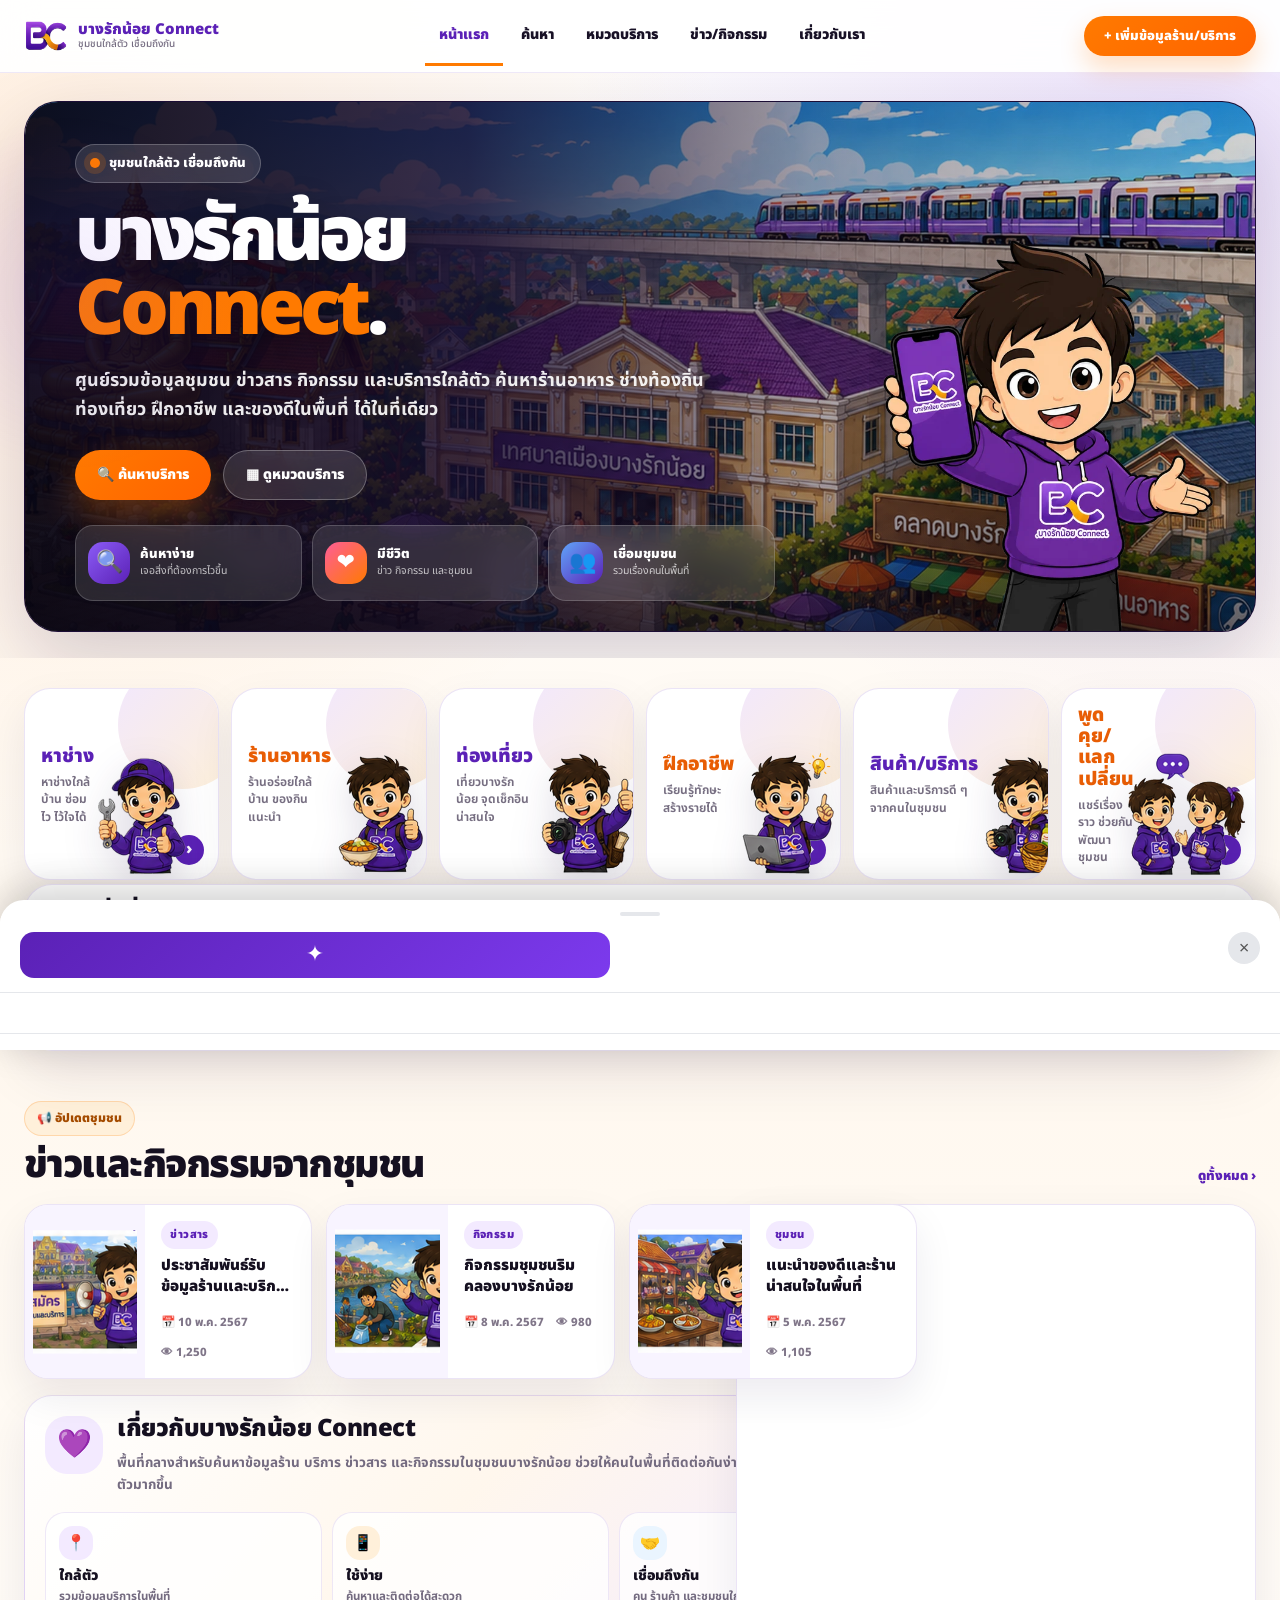
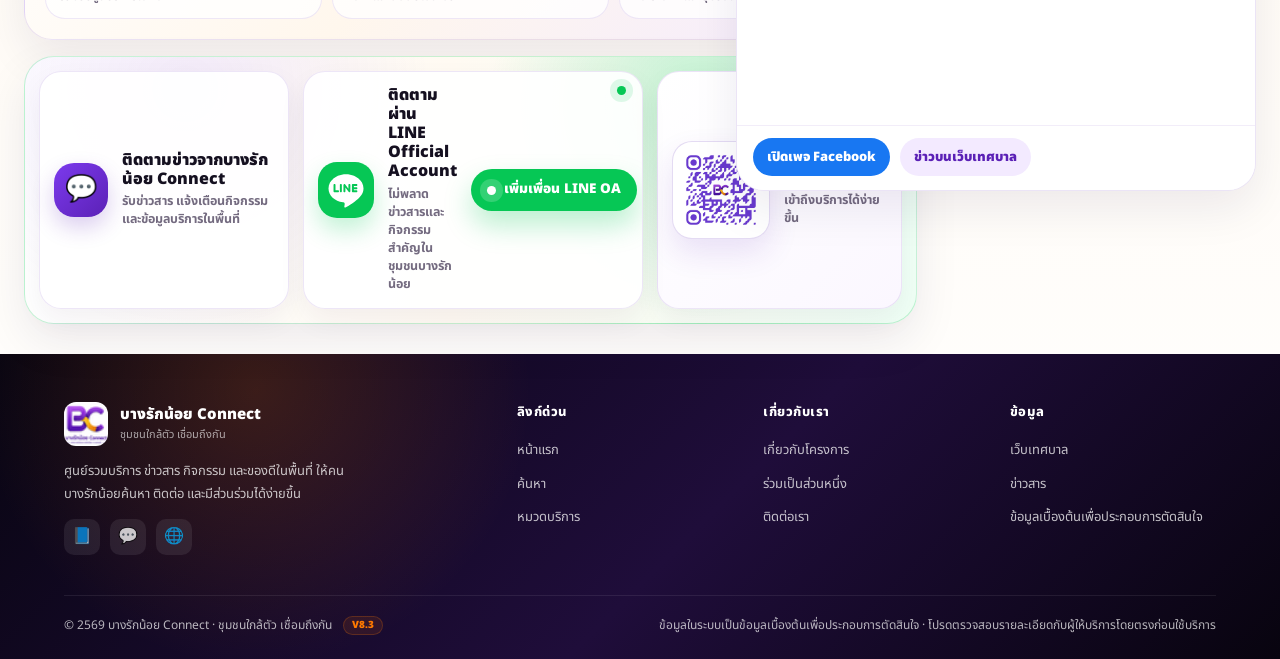
==== index.html @ 4d872551 "Add files via upload" ====
<!doctype html>
<html lang="th">
<head>
  <meta charset="utf-8">
  <meta name="viewport" content="width=device-width, initial-scale=1, viewport-fit=cover">
  <meta name="theme-color" content="#5b21b6">
  <meta name="description" content="บางรักน้อย Connect - ชุมชนใกล้ตัว เชื่อมถึงกัน ศูนย์รวมข้อมูลชุมชน ร้าน บริการ ข่าวสาร และกิจกรรมใกล้ตัว">
  <meta name="twitter:title" content="บางรักน้อย Connect | ชุมชนใกล้ตัว เชื่อมถึงกัน">
  <meta property="og:title" content="บางรักน้อย Connect | ชุมชนใกล้ตัว เชื่อมถึงกัน">
  <meta property="og:description" content="ค้นหาช่าง ร้านอาหาร แหล่งท่องเที่ยว งานฝึกอาชีพ และกิจกรรมชุมชนในพื้นที่ ได้ง่ายๆ ที่เดียว">
  <meta property="og:image" content="assets/icon-512x512.png">
  <meta property="og:type" content="website">
  <meta name="twitter:card" content="summary_large_image">
  <title>บางรักน้อย Connect | ชุมชนใกล้ตัว เชื่อมถึงกัน</title>
  <link rel="icon" href="assets/favicon.png">
  <link rel="apple-touch-icon" href="assets/icon-180x180.png">
  <link rel="manifest" href="manifest.webmanifest">
  <link rel="preconnect" href="https://fonts.googleapis.com">
  <link href="https://fonts.googleapis.com/css2?family=Noto+Sans+Thai:wght@400;500;600;700;800;900&display=swap" rel="stylesheet">

  <style>
    /* ── TOKENS ── */
    :root {
      --purple:      #5b21b6;
      --purple-mid:  #7c3aed;
      --purple-light:#ede9fe;
      --purple-pale: #f5f3ff;
      --orange:      #f59e0b;
      --orange-deep: #d97706;
      --red:         #ef4444;
      --green:       #22c55e;
      --blue:        #3b82f6;
      --text-dark:   #0f0a2e;
      --text-mid:    #3b1d8a;
      --text-body:   #4b5563;
      --text-light:  #9ca3af;
      --surface:     #ffffff;
      --surface-2:   #fafafa;
      --border:      #e5e7eb;
      --shadow-sm:   0 1px 3px rgba(0,0,0,.08), 0 1px 2px rgba(0,0,0,.06);
      --shadow-md:   0 4px 16px rgba(0,0,0,.10);
      --shadow-lg:   0 10px 40px rgba(0,0,0,.12);
      --radius-sm:   10px;
      --radius-md:   16px;
      --radius-lg:   24px;
      --radius-full: 999px;
    }

    *, *::before, *::after { box-sizing: border-box; margin: 0; padding: 0; }
    html { scroll-behavior: smooth; font-size: 16px; }
    body {
      font-family: 'Noto Sans Thai', system-ui, sans-serif;
      color: var(--text-dark);
      background: #f7f7fb;
      line-height: 1.6;
      -webkit-font-smoothing: antialiased;
    }
    img { max-width: 100%; display: block; }
    a { text-decoration: none; color: inherit; }
    button { cursor: pointer; font-family: inherit; }

    /* ── NAVBAR ── */
    #navbar {
      position: sticky; top: 0; z-index: 100;
      background: rgba(255,255,255,0.96);
      backdrop-filter: blur(12px);
      border-bottom: 1px solid var(--border);
      transition: box-shadow 0.3s;
    }
    #navbar.scrolled { box-shadow: var(--shadow-md); }
    .nav-inner {
      max-width: 1200px; margin: 0 auto;
      padding: 0 24px;
      height: 68px;
      display: flex; align-items: center; gap: 32px;
    }
    .nav-logo { display: flex; align-items: center; gap: 10px; flex-shrink: 0; }
    .nav-logo img { height: 42px; border-radius: 10px; }
    .nav-logo-text { display: flex; flex-direction: column; line-height: 1.1; }
    .nav-logo-text b { font-size: 15px; font-weight: 900; color: var(--purple); }
    .nav-logo-text small { font-size: 10px; color: var(--text-light); font-weight: 500; }
    .nav-links {
      display: flex; align-items: center; gap: 4px;
      flex: 1; justify-content: center;
    }
    .nav-links a {
      padding: 18px 14px 16px; border-radius: 0;
      font-size: 14px; font-weight: 700; color: #1f2937;
      transition: color 0.2s, border-color 0.2s;
      white-space: nowrap;
      border-bottom: 3px solid transparent;
    }
    .nav-links a:hover, .nav-links a.active {
      color: var(--purple);
      border-bottom-color: #8b5cf6;
    }
    .nav-actions { display: flex; align-items: center; gap: 10px; flex-shrink: 0; }
    .btn-outline {
      padding: 8px 18px; border-radius: var(--radius-full);
      border: 1.5px solid #fb923c; color: #f97316;
      font-size: 13px; font-weight: 700; background: transparent;
      transition: all 0.2s;
    }
    .btn-outline:hover { background: #fff7ed; color: #ea580c; }
    .btn-solid {
      padding: 8px 18px; border-radius: var(--radius-full);
      background: var(--purple); color: white;
      font-size: 13px; font-weight: 700; border: none;
      display: flex; align-items: center; gap: 6px;
      transition: all 0.2s; box-shadow: 0 4px 14px rgba(91,33,182,0.3);
    }
    .btn-solid:hover { background: var(--purple-mid); transform: translateY(-1px); }
    .hamburger {
      display: none; flex-direction: column; gap: 5px;
      background: none; border: none; padding: 6px;
    }
    .hamburger span {
      width: 22px; height: 2px; background: var(--text-dark);
      border-radius: 2px; transition: all 0.3s;
    }

    /* ── HERO ── */
    #hero {
      background: #ffffff;
      position: relative; overflow: hidden;
      min-height: 520px;
      display: flex; align-items: center;
      isolation: isolate;
    }
    .hero-video-bg {
      position: absolute; inset: 0;
      width: 100%; height: 100%;
      object-fit: cover;
      object-position: center 28%; /* V27: โฟกัสช่วงบนของวิดีโอ เพื่อให้รถไฟไม่ดูขาด */
      z-index: -3;
    }
    #hero::before { content: none; }
    #hero-overlay {
      position: absolute; inset: 0; z-index: -1;
      background:
        linear-gradient(90deg, rgba(255,255,255,0.98) 0%, rgba(255,255,255,0.93) 34%, rgba(255,255,255,0.68) 58%, rgba(255,255,255,0.14) 82%),
        linear-gradient(180deg, rgba(255,255,255,0.12) 0%, rgba(255,255,255,0.78) 100%);
      pointer-events: none;
    }
    #hero::after {
      content: '';
      position: absolute; left: -110px; top: 40px;
      width: 360px; height: 360px; border-radius: 50%;
      background: radial-gradient(circle, rgba(124,58,237,0.10) 0%, transparent 70%);
      pointer-events: none;
    }
    .hero-inner {
      max-width: 1200px; margin: 0 auto; padding: 58px 24px 70px;
      display: grid; grid-template-columns: minmax(390px, 520px) minmax(330px, 1fr);
      gap: 30px; align-items: center;
      position: relative; z-index: 1; width: 100%;
    }
    .hero-eyebrow {
      display: inline-flex; align-items: center; gap: 7px;
      background: rgba(124,58,237,0.08); backdrop-filter: blur(8px);
      border: 1px solid rgba(124,58,237,0.12);
      border-radius: var(--radius-full);
      padding: 5px 14px; font-size: 12px; color: #6d28d9;
      font-weight: 700; margin-bottom: 16px;
    }
    .hero-eyebrow span { width:6px; height:6px; border-radius:50%; background:#22c55e; }
    .hero-title {
      font-size: clamp(34px, 4.2vw, 56px);
      font-weight: 900; line-height: 1.10;
      color: #111827;
      letter-spacing: -0.035em;
      margin-bottom: 14px;
    }
    .hero-title-accent { color: var(--orange); }
    .hero-title-main { color: var(--purple); }
    .hero-subtitle {
      font-size: clamp(14px, 1.65vw, 17px);
      color: #374151;
      line-height: 1.75; margin-bottom: 24px;
      max-width: 500px;
      text-shadow: none;
    }
    .hero-badges {
      display: flex; flex-wrap: wrap; gap: 10px; margin-bottom: 0;
    }
    .hero-badge {
      display: flex; align-items: center; gap: 8px;
      background: rgba(255,255,255,0.82); backdrop-filter: blur(10px);
      border: 1px solid rgba(124,58,237,0.10);
      border-radius: 14px;
      padding: 10px 13px; color: #111827; font-size: 12px; font-weight: 800; box-shadow: var(--shadow-sm);
    }
    .hero-badge-icon { font-size: 17px; }
    .hero-badge small { display: block; font-size: 10px; color: #6b7280; font-weight: 500; margin-top: 1px; }
    .hero-mascot-frame {
      justify-self: end;
      align-self: end;
      width: min(410px, 39vw);
      height: min(300px, 25vw);
      min-height: 270px;
      overflow: hidden;
      display: flex;
      align-items: flex-start;
      justify-content: center;
      pointer-events: none;
      filter: drop-shadow(0 22px 44px rgba(15,23,42,0.24));
    }
    .hero-mascot {
      height: min(500px, 42vw);
      max-width: none;
      flex-shrink: 0;
      margin-top: 0;
      animation: none !important;
      transform: none !important;
    }

    /* ── SEARCH BAR ── */
    #searchSection {
      background: white;
      box-shadow: var(--shadow-lg);
      border-radius: var(--radius-lg);
      padding: 24px 28px 22px;
      margin: -42px auto 0;
      max-width: 1120px;
      position: relative; z-index: 10;
      margin-left: 24px; margin-right: 24px;
    }
    @media (min-width:960px) {
      #searchSection { margin-left: auto; margin-right: auto; }
    }
    .search-row {
      display: flex; gap: 10px; align-items: stretch;
    }
    .search-input-wrap {
      flex: 1; position: relative;
    }
    .search-icon {
      position: absolute; left: 14px; top: 50%; transform: translateY(-50%);
      color: var(--text-light); font-size: 18px; pointer-events: none;
    }
    #searchInput {
      width: 100%; height: 48px;
      padding: 0 16px 0 44px;
      border: 1.5px solid var(--border); border-radius: var(--radius-sm);
      font-size: 14px; font-family: inherit; outline: none;
      transition: border-color 0.2s;
      background: var(--surface-2);
    }
    #searchInput:focus { border-color: var(--purple); background: white; }
    #searchInput::placeholder { color: var(--text-light); }
    #searchCat {
      height: 48px; padding: 0 14px;
      border: 1.5px solid var(--border); border-radius: var(--radius-sm);
      font-size: 13px; font-family: inherit; outline: none;
      background: var(--surface-2); color: var(--text-dark);
      cursor: pointer; min-width: 140px;
      transition: border-color 0.2s;
    }
    #searchCat:focus { border-color: var(--purple); }
    .btn-search {
      height: 48px; padding: 0 24px;
      background: var(--orange); color: white;
      border: none; border-radius: var(--radius-sm);
      font-size: 15px; font-weight: 700;
      transition: background 0.2s, transform 0.15s;
      white-space: nowrap;
    }
    .btn-search:hover { background: var(--orange-deep); transform: translateY(-1px); }
    .search-tags {
      margin-top: 12px; display: flex; flex-wrap: wrap; gap: 7px; align-items: center;
    }
    .search-tags-label { font-size: 12px; color: var(--text-light); font-weight: 500; }
    .search-tag {
      padding: 4px 12px; border-radius: var(--radius-full);
      background: var(--purple-pale); color: var(--purple);
      font-size: 12px; font-weight: 600; cursor: pointer;
      transition: background 0.2s, color 0.2s;
      border: 1px solid transparent;
    }
    .search-tag:hover { background: var(--purple); color: white; }

    /* ── SECTION WRAPPER ── */
    .section { max-width: 1200px; margin: 0 auto; padding: 64px 24px; }
    .section-sm { padding: 40px 24px; }
    .section-header {
      display: flex; align-items: center; justify-content: space-between;
      margin-bottom: 28px;
    }
    .section-title {
      display: flex; align-items: center; gap: 10px;
      font-size: clamp(18px, 2.2vw, 22px); font-weight: 900; color: var(--text-dark);
    }
    .section-title-icon {
      width: 32px; height: 32px; border-radius: 9px;
      background: linear-gradient(135deg, var(--purple), var(--purple-mid));
      color: white; font-size: 16px;
      display: grid; place-items: center; flex-shrink: 0;
    }
    .section-link {
      font-size: 13px; font-weight: 700; color: var(--purple);
      display: flex; align-items: center; gap: 4px;
      transition: gap 0.2s;
    }
    .section-link:hover { gap: 8px; }

    /* ── CATEGORY GRID ── */
    .cat-grid {
      display: grid;
      grid-template-columns: repeat(auto-fill, minmax(120px, 1fr));
      gap: 12px;
    }
    .cat-card {
      background: white;
      border: 1.5px solid var(--border);
      border-radius: var(--radius-md);
      padding: 20px 12px;
      text-align: center; cursor: pointer;
      transition: all 0.22s ease;
      box-shadow: var(--shadow-sm);
      display: flex; flex-direction: column; align-items: center; gap: 10px;
    }
    .cat-card:hover {
      border-color: var(--purple);
      box-shadow: 0 8px 24px rgba(91,33,182,0.14);
      transform: translateY(-3px);
    }
    .cat-icon {
      width: 52px; height: 52px; border-radius: 14px;
      display: grid; place-items: center; font-size: 24px;
      transition: transform 0.22s;
    }
    .cat-card:hover .cat-icon { transform: scale(1.1); }
    .cat-label { font-size: 13px; font-weight: 700; color: var(--text-dark); line-height: 1.3; }
    .cat-count { font-size: 11px; color: var(--text-light); font-weight: 500; }

    /* ── NEWS / ACTIVITIES ── */
    .news-grid {
      display: grid;
      grid-template-columns: repeat(auto-fit, minmax(300px, 1fr));
      gap: 14px;
    }
    .news-card {
      background: white; border: 1.5px solid var(--border);
      border-radius: var(--radius-md); overflow: hidden;
      display: grid; grid-template-columns: 118px 1fr;
      min-height: 132px;
      transition: all 0.22s; box-shadow: var(--shadow-sm);
      cursor: pointer;
    }
    .news-card:hover { border-color: var(--purple); box-shadow: var(--shadow-md); transform: translateY(-2px); }
    .news-card-img {
      width: 118px; height: 100%; min-height: 132px; object-fit: cover; display:block;
      background: linear-gradient(135deg, var(--purple-pale), var(--purple-light));
      flex-shrink: 0;
    }
    .news-card-img.fallback {
      display:flex; align-items:center; justify-content:center; font-size:38px;
    }
    .news-card-body { padding: 14px 15px; flex: 1; display: flex; flex-direction: column; gap: 6px; }
    .news-card-cat { font-size: 11px; font-weight: 800; color: var(--purple); text-transform: uppercase; letter-spacing: 0.04em; }
    .news-card-title { font-size: 14px; font-weight: 800; color: var(--text-dark); line-height: 1.45; }
    .news-card-date { font-size: 11px; color: var(--text-light); margin-top: auto; }

    /* ── LINE CTA BANNER ── */
    #lineCta {
      background: linear-gradient(90deg, #f5f3ff 0%, #fff7ed 100%);
      margin: 0;
      border-top: 1px solid rgba(124,58,237,0.08);
      border-bottom: 1px solid rgba(124,58,237,0.08);
    }
    .line-inner {
      max-width: 1200px; margin: 0 auto; padding: 14px 24px;
      display: flex; align-items: center; justify-content: space-between; gap: 16px;
      flex-wrap: wrap;
    }
    .line-text { display: flex; align-items: center; gap: 12px; color: #31116d; }
    .line-icon {
      width: 38px; height: 38px; border-radius: 12px;
      background: #06c755; color: white; display: grid; place-items: center;
      font-size: 20px; flex-shrink: 0;
    }
    .line-text b { display: block; font-size: 14px; font-weight: 900; }
    .line-text small { font-size: 12px; color:#6b7280; }
    .btn-line {
      padding: 9px 20px; border-radius: var(--radius-full);
      background: #06c755; color: white;
      font-size: 13px; font-weight: 900; border: none;
      display: flex; align-items: center; gap: 8px;
      transition: transform 0.2s, box-shadow 0.2s;
      box-shadow: 0 4px 14px rgba(6,199,85,0.20);
    }
    .btn-line:hover { transform: translateY(-2px); box-shadow: 0 8px 22px rgba(6,199,85,0.25); }

    /* ── FOOTER ── */
    footer {
      background: var(--text-dark);
      color: rgba(255,255,255,0.75);
    }
    .footer-inner {
      max-width: 1200px; margin: 0 auto; padding: 48px 24px 24px;
    }
    .footer-top {
      display: grid; grid-template-columns: 2fr 1fr 1fr 1fr;
      gap: 40px; margin-bottom: 40px;
    }
    .footer-brand { display: flex; flex-direction: column; gap: 14px; }
    .footer-brand-lockup { display:flex; align-items:center; gap:12px; }
    .footer-brand-lockup img { width:44px; height:44px; border-radius:12px; object-fit:contain; flex:0 0 auto; }
    .footer-brand-lockup b { display:block; color:#fff; font-size:15px; font-weight:900; line-height:1.2; }
    .footer-brand-lockup small { display:block; color:rgba(255,255,255,.62); font-size:11px; margin-top:2px; }
    .footer-brand > img { max-width:180px; height:auto; object-fit:contain; border-radius:10px; }
    .footer-brand p { font-size: 13px; line-height: 1.7; max-width: 300px; }
    .footer-social { display: flex; gap: 10px; }
    .social-btn {
      width: 36px; height: 36px; border-radius: 10px;
      background: rgba(255,255,255,0.08);
      display: grid; place-items: center; font-size: 16px;
      transition: background 0.2s;
    }
    .social-btn:hover { background: var(--purple); }
    .footer-col h4 { font-size: 13px; font-weight: 800; color: white; margin-bottom: 14px; letter-spacing: 0.04em; text-transform: uppercase; }
    .footer-col ul { list-style: none; display: flex; flex-direction: column; gap: 8px; }
    .footer-col li a { font-size: 13px; transition: color 0.2s; }
    .footer-col li a:hover { color: white; }
    .footer-bottom {
      border-top: 1px solid rgba(255,255,255,0.08);
      padding-top: 20px;
      display: flex; align-items: center; justify-content: space-between;
      flex-wrap: wrap; gap: 10px;
    }
    .footer-bottom p { font-size: 12px; }
    .footer-bottom a { color: rgba(255,255,255,0.5); font-size: 12px; }
    .footer-bottom a:hover { color: white; }

    /* ── DRAWER / MODAL ── */
    .overlay {
      position: fixed; inset: 0; z-index: 200;
      background: rgba(0,0,0,0.5); backdrop-filter: blur(4px);
      opacity: 0; pointer-events: none; transition: opacity 0.3s;
    }
    .overlay.show { opacity: 1; pointer-events: all; }
    .drawer {
      position: fixed; bottom: 0; left: 0; right: 0; z-index: 201;
      background: white; border-radius: 24px 24px 0 0;
      max-height: 82vh; overflow-y: auto;
      transform: translateY(100%);
      transition: transform 0.35s cubic-bezier(0.32,0.72,0,1);
      box-shadow: 0 -8px 40px rgba(0,0,0,0.2);
    }
    .drawer.open { transform: translateY(0); }
    .drawer-handle {
      width: 40px; height: 4px; border-radius: 2px;
      background: var(--border); margin: 12px auto 0;
    }
    .drawer-header {
      display: flex; align-items: flex-start; gap: 14px;
      padding: 16px 20px 14px;
      border-bottom: 1px solid var(--border);
      position: sticky; top: 0; background: white; z-index: 1;
    }
    .drawer-header-icon {
      width: 46px; height: 46px; border-radius: 14px;
      background: linear-gradient(135deg, var(--purple), var(--purple-mid));
      color: white; font-size: 22px; display: grid; place-items: center; flex-shrink: 0;
    }
    .drawer-header > div { flex: 1; }
    .drawer-header h2 { font-size: 18px; font-weight: 900; color: var(--text-dark); margin-bottom: 3px; }
    .drawer-header p { font-size: 12px; color: var(--text-light); line-height: 1.5; }
    .drawer-close {
      width: 32px; height: 32px; border-radius: 50%;
      background: var(--border); border: none; font-size: 18px; color: #555;
      display: grid; place-items: center; flex-shrink: 0;
    }
    .drawer-body { padding: 12px 16px 24px; }
    .drawer-disclaimer {
      background: #fff8e6; border: 1px solid #fde68a;
      border-radius: 10px; padding: 8px 12px;
      font-size: 11px; color: #92400e; line-height: 1.6;
      margin-bottom: 12px;
    }
    .drawer-group { margin-bottom: 16px; }
    .drawer-group-label {
      font-size: 11px; font-weight: 800; color: var(--purple);
      text-transform: uppercase; letter-spacing: 0.07em;
      padding: 6px 0 8px; border-bottom: 1px solid var(--border); margin-bottom: 6px;
    }
    .drawer-item {
      display: flex; align-items: center; gap: 12px;
      padding: 11px 13px; border-radius: 12px;
      text-decoration: none; color: inherit;
      transition: background 0.18s; margin-bottom: 4px;
    }
    .drawer-item:hover { background: var(--purple-pale); }
    .drawer-item-icon {
      width: 38px; height: 38px; border-radius: 11px;
      background: linear-gradient(135deg, var(--purple), var(--purple-mid));
      color: white; font-size: 17px; display: grid; place-items: center; flex-shrink: 0;
    }
    .drawer-item-body { flex: 1; min-width: 0; }
    .drawer-item-body b { display: block; font-size: 13px; color: var(--text-dark); }
    .drawer-item-body small { display: block; font-size: 11px; color: var(--text-light); margin-top: 1px; }
    .drawer-item-action { font-size: 12px; font-weight: 700; color: var(--purple); white-space: nowrap; }
    .drawer-source { font-size: 11px; color: var(--text-light); padding: 8px 16px 8px; border-top: 1px solid var(--border); margin-top: 4px; }
    /* sheet items */
    .sheet-badge { background: #dcfce7; color: #166534; font-size: 10px; font-weight: 700; padding: 2px 7px; border-radius: 6px; margin-left: 5px; }
    .maps-badge { background: #dbeafe; color: #1e40af; font-size: 10px; font-weight: 700; padding: 2px 7px; border-radius: 6px; margin-left: 5px; }
    .drawer-loading { display: flex; align-items: center; gap: 10px; padding: 20px 16px; color: var(--text-light); font-size: 13px; }
    .spinner { width: 20px; height: 20px; border: 2px solid var(--border); border-top-color: var(--purple); border-radius: 50%; animation: spin 0.7s linear infinite; flex-shrink: 0; }
    @keyframes spin { to { transform: rotate(360deg); } }

    /* ── REGISTER MODAL ── */
    .modal {
      position: fixed; inset: 0; z-index: 202;
      display: flex; align-items: flex-end; justify-content: center;
      padding-bottom: 0;
    }
    @media (min-width: 640px) { .modal { align-items: center; padding: 20px; } }
    .modal-card {
      background: white; border-radius: 24px 24px 0 0; width: 100%;
      max-width: 560px; max-height: 90vh; overflow-y: auto;
      padding: 20px 22px max(20px, env(safe-area-inset-bottom));
      position: relative;
    }
    @media (min-width: 640px) { .modal-card { border-radius: 24px; } }
    .modal-close {
      position: sticky; top: 0; float: right; margin: -6px -6px 0 0;
      width: 32px; height: 32px; border-radius: 50%;
      background: var(--border); border: none; font-size: 18px; color: #555;
      display: grid; place-items: center; z-index: 2;
    }
    .modal-logo { text-align: center; margin-bottom: 8px; }
    .modal-logo img { height: 50px; margin: 0 auto; border-radius: 12px; }
    .modal-title { text-align: center; font-size: 20px; font-weight: 900; color: var(--purple); margin-bottom: 4px; }
    .modal-sub { text-align: center; font-size: 13px; color: var(--text-light); margin-bottom: 18px; line-height: 1.6; }
    .form-field { margin-bottom: 13px; }
    .form-field label { display: block; font-size: 12px; font-weight: 700; color: #444; margin-bottom: 5px; }
    .form-field input, .form-field select, .form-field textarea {
      width: 100%; padding: 10px 13px;
      border: 1.5px solid var(--border); border-radius: 10px;
      font-size: 13px; font-family: inherit; outline: none;
      transition: border-color 0.2s; background: var(--surface-2);
    }
    .form-field input:focus, .form-field select:focus, .form-field textarea:focus {
      border-color: var(--purple); background: white;
    }
    .req { color: #e53e3e; }
    .legal-box { border: 1px solid #e2d9f3; border-radius: 12px; overflow: hidden; margin-bottom: 12px; }
    .legal-title { background: var(--purple-pale); padding: 9px 14px; font-size: 12px; font-weight: 700; color: var(--purple); }
    .legal-scroll { max-height: 120px; overflow-y: auto; padding: 10px 14px; font-size: 11px; color: #555; line-height: 1.7; }
    .legal-scroll p { margin-bottom: 8px; }
    .consent-check {
      display: flex; align-items: flex-start; gap: 9px;
      padding: 10px 14px; background: #fafafa;
      font-size: 11px; color: #333; cursor: pointer; line-height: 1.6;
    }
    .consent-check input { flex-shrink: 0; margin-top: 2px; width: 16px; height: 16px; accent-color: var(--purple); }
    .reg-error { background: #fff0f0; color: #c0392b; border: 1px solid #fca5a5; border-radius: 10px; padding: 9px 13px; font-size: 12px; margin-bottom: 10px; }
    .btn-submit {
      width: 100%; min-height: 48px; font-size: 15px; font-weight: 900;
      color: white; background: linear-gradient(135deg, var(--purple), var(--purple-mid));
      border: none; border-radius: 14px; cursor: pointer; font-family: inherit;
      box-shadow: 0 6px 20px rgba(91,33,182,0.35);
      position: sticky; bottom: 0;
    }
    .reg-success { text-align: center; padding: 16px 0; }
    .success-icon { font-size: 52px; margin-bottom: 12px; }
    .reg-success h3 { font-size: 20px; font-weight: 900; color: #22c55e; margin-bottom: 8px; }
    .reg-success p { font-size: 13px; color: var(--text-light); line-height: 1.7; }
    .btn-outline-purple { min-height: 42px; padding: 0 24px; border-radius: 10px; font-size: 14px; font-weight: 700; color: var(--purple); background: white; border: 2px solid var(--purple); cursor: pointer; font-family: inherit; margin-top: 12px; }

    /* ── TOAST ── */
    #toast {
      position: fixed; bottom: 24px; left: 50%; transform: translateX(-50%);
      z-index: 300; background: var(--text-dark); color: white;
      padding: 10px 22px; border-radius: var(--radius-full);
      font-size: 13px; font-weight: 600;
      opacity: 0; pointer-events: none; transition: opacity 0.3s;
      white-space: nowrap; box-shadow: var(--shadow-lg);
    }
    #toast.show { opacity: 1; }

    /* ── MOBILE NAV ── */
    #mobileMenu {
      display: none; position: fixed; inset: 0; z-index: 150;
      background: rgba(0,0,0,0.5); backdrop-filter: blur(4px);
    }
    #mobileMenu.show { display: block; }
    .mobile-nav-panel {
      position: absolute; top: 0; right: 0; bottom: 0;
      width: min(300px, 80vw); background: white;
      padding: 20px; display: flex; flex-direction: column; gap: 6px;
      box-shadow: -10px 0 40px rgba(0,0,0,0.2);
      overflow-y: auto;
    }
    .mobile-nav-panel a {
      display: block; padding: 12px 16px; border-radius: 12px;
      font-size: 15px; font-weight: 600; color: var(--text-dark);
      transition: background 0.2s;
    }
    .mobile-nav-panel a:hover { background: var(--purple-pale); color: var(--purple); }
    .mobile-nav-close {
      align-self: flex-end; width: 32px; height: 32px;
      border-radius: 50%; background: var(--border); border: none;
      font-size: 18px; margin-bottom: 8px;
    }

    /* ── RESPONSIVE ── */
    @media (max-width: 960px) {
      .nav-links { display: none; }
      .hamburger { display: flex; }
      .footer-top { grid-template-columns: 1fr 1fr; }
      #hero { min-height: 620px; }
      .hero-inner {
        grid-template-columns: 1fr;
        gap: 12px;
        padding: 40px 20px 76px;
        text-align: center;
      }
      .hero-subtitle { margin-left:auto; margin-right:auto; }
      .hero-badges { justify-content: center; }
      .hero-mascot-frame {
      justify-self: end;
      align-self: end;
      width: min(410px, 39vw);
      height: min(300px, 25vw);
      min-height: 270px;
      overflow: hidden;
      display: flex;
      align-items: flex-start;
      justify-content: center;
      pointer-events: none;
      filter: drop-shadow(0 22px 44px rgba(15,23,42,0.24));
    }
    .hero-mascot {
      height: min(500px, 42vw);
      max-width: none;
      flex-shrink: 0;
      margin-top: 0;
      animation: none !important;
      transform: none !important;
    }
    }
    @media (max-width: 640px) {
      .nav-inner { padding: 0 16px; gap: 12px; height: 62px; }
      .nav-logo img { height: 36px; }
      .nav-logo-text b { font-size: 13px; }
      .nav-logo-text small { font-size: 9px; }
      #hero { min-height: 610px; }
      .hero-inner { padding: 30px 16px 72px; }
      .hero-title { font-size: clamp(30px, 10vw, 42px); }
      .hero-subtitle { font-size: 14px; line-height: 1.7; }
      .hero-badges { gap: 8px; }
      .hero-badge { padding: 8px 10px; font-size: 11px; }
      .hero-mascot-frame {
      justify-self: end;
      align-self: end;
      width: min(410px, 39vw);
      height: min(300px, 25vw);
      min-height: 270px;
      overflow: hidden;
      display: flex;
      align-items: flex-start;
      justify-content: center;
      pointer-events: none;
      filter: drop-shadow(0 22px 44px rgba(15,23,42,0.24));
    }
    .hero-mascot {
      height: min(500px, 42vw);
      max-width: none;
      flex-shrink: 0;
      margin-top: 0;
      animation: none !important;
      transform: none !important;
    }
      #searchSection { padding: 16px; margin-left: 16px; margin-right: 16px; margin-top:-36px; }
      .search-row { flex-wrap: wrap; }
      #searchCat { min-width: auto; width: 100%; }
      .btn-search { width: 100%; }
      .search-tags { gap: 6px; }
      .section { padding: 36px 16px; }
      .section-header { align-items:flex-start; gap:10px; }
      .cat-grid { grid-template-columns: repeat(2, 1fr); gap: 10px; }
      .cat-card { padding: 16px 10px; min-height: 132px; }
      .cat-icon { width: 46px; height: 46px; font-size: 22px; border-radius: 14px; }
      .cat-label { font-size: 12px; }
      .cat-count { font-size: 10px; }
      .news-grid { grid-template-columns: 1fr; }
      .news-card { grid-template-columns: 96px 1fr; min-height: 116px; }
      .news-card-img { width:96px; min-height:116px; }
      .line-inner { padding: 13px 16px; }
      .line-text { align-items:flex-start; }
      .btn-line { width:100%; justify-content:center; }
      .footer-top { grid-template-columns: 1fr; gap: 28px; }
    }
  
/* ─────────────────────────────────────────────────────────────
   V29 — landing-page story, mascot-first, no video, same system
───────────────────────────────────────────────────────────── */
:root{
  --brand-purple:#5b21b6;
  --brand-purple-2:#7c3aed;
  --brand-orange:#ff8a00;
  --brand-orange-2:#f59e0b;
  --ink:#0e0a18;
  --muted:#746b80;
  --cream:#fff8ed;
  --lilac:#f2eaff;
  --line:rgba(91,33,182,.14);
  --card-shadow:0 22px 55px rgba(28,12,60,.12);
}
body{
  background:
    radial-gradient(circle at top left, rgba(255,138,0,.14), transparent 30%),
    radial-gradient(circle at 90% 12%, rgba(124,58,237,.16), transparent 32%),
    linear-gradient(180deg,#fff 0%,#fff8ee 48%,#fff 100%);
}
#navbar{
  background:rgba(255,255,255,.92);
  border-bottom:1px solid rgba(91,33,182,.10);
  backdrop-filter:blur(18px);
}
.nav-inner{max-width:1240px;height:72px}
.nav-logo img{height:44px;width:auto;object-fit:contain;border-radius:12px}
.nav-logo-text b{color:var(--brand-purple)}
.nav-logo-text small{color:#7d728a}
.nav-links a{font-weight:900;color:#15101f}
.nav-links a.active,.nav-links a:hover{color:var(--brand-purple);border-bottom-color:var(--brand-orange)}
.btn-outline{
  background:linear-gradient(135deg,var(--brand-orange),#ff6b00);
  color:white;border:none;font-weight:950;
  padding:10px 20px;
  box-shadow:0 12px 26px rgba(255,138,0,.24);
}
.btn-outline:hover{background:linear-gradient(135deg,#ff9b20,var(--brand-orange));color:#fff;transform:translateY(-1px)}

.v29-wrap{max-width:1240px;margin:0 auto;padding:0 24px}
#hero.v29-hero{
  display:block;
  min-height:auto;
  padding:34px 0 22px;
  background:transparent;
}
.v29-hero-board{
  position:relative;
  min-height:640px;
  border-radius:34px;
  overflow:hidden;
  box-shadow:0 30px 80px rgba(31,15,60,.18);
  border:1px solid rgba(91,33,182,.14);
  background:#10091e;
  isolation:isolate;
}
.v29-hero-board::before{
  content:"";
  position:absolute;inset:0;
  background:
    linear-gradient(90deg, rgba(11,7,20,.90) 0%, rgba(24,12,42,.72) 34%, rgba(24,12,42,.32) 62%, rgba(255,255,255,.06) 100%),
    linear-gradient(180deg, rgba(0,0,0,.12) 0%, rgba(0,0,0,.02) 58%, rgba(255,255,255,.95) 100%);
  z-index:-1;
}
.v29-hero-bg{
  position:absolute;inset:0;width:100%;height:100%;
  object-fit:cover;object-position:center center;
  z-index:-2;
  transform:scale(1.02);
}
.v29-hero-content{
  position:relative;
  z-index:2;
  min-height:640px;
  display:grid;
  grid-template-columns:minmax(430px, 540px) 1fr;
  align-items:center;
  gap:24px;
  padding:56px 56px 150px;
}
.v29-pill{
  display:inline-flex;align-items:center;gap:9px;
  padding:8px 14px;
  border-radius:999px;
  background:rgba(255,255,255,.14);
  border:1px solid rgba(255,255,255,.24);
  backdrop-filter:blur(12px);
  color:#fff;
  font-size:13px;font-weight:950;
}
.v29-dot{width:10px;height:10px;border-radius:99px;background:var(--brand-orange);box-shadow:0 0 0 6px rgba(255,138,0,.20)}
.v29-title{
  margin-top:18px;
  color:#fff;
  font-weight:1000;
  letter-spacing:-.06em;
  line-height:.98;
  font-size:clamp(48px,5.6vw,82px);
  text-shadow:0 12px 32px rgba(0,0,0,.28);
}
.v29-title .connect{color:#c5a8ff}
.v29-title .mark{color:var(--brand-orange)}
.v29-lead{
  margin-top:18px;
  max-width:560px;
  color:rgba(255,255,255,.92);
  font-size:18px;
  line-height:1.72;
  font-weight:700;
}
.v29-actions{display:flex;flex-wrap:wrap;gap:12px;margin-top:24px}
.v29-btn{
  border:none;border-radius:999px;
  padding:13px 22px;
  font-size:14px;font-weight:1000;
  display:inline-flex;gap:8px;align-items:center;justify-content:center;
  transition:.22s ease;
}
.v29-btn.main{background:linear-gradient(135deg,var(--brand-orange),#ff6800);color:white;box-shadow:0 16px 35px rgba(255,138,0,.32)}
.v29-btn.sub{background:rgba(255,255,255,.14);color:#fff;border:1px solid rgba(255,255,255,.24);backdrop-filter:blur(10px)}
.v29-btn:hover{transform:translateY(-2px)}
.v29-badges{display:grid;grid-template-columns:repeat(3,1fr);gap:10px;margin-top:24px;max-width:540px}
.v29-badge{
  min-height:72px;
  border-radius:18px;
  padding:12px 14px;
  background:rgba(255,255,255,.12);
  border:1px solid rgba(255,255,255,.18);
  color:#fff;
  backdrop-filter:blur(12px);
}
.v29-badge b{display:block;font-size:13px;font-weight:1000}
.v29-badge small{display:block;color:rgba(255,255,255,.74);font-size:10.5px;margin-top:2px}
.v29-mascot{
  position:absolute;
  right:78px;
  bottom:122px;
  height:min(510px,42vw);
  z-index:3;
  filter:drop-shadow(0 28px 42px rgba(0,0,0,.32));
}
.v29-dock{
  position:absolute;
  left:36px;right:36px;bottom:28px;
  z-index:4;
  display:grid;
  grid-template-columns:repeat(8,1fr);
  gap:12px;
}
.v29-dock-card{
  min-height:88px;
  border:1px solid rgba(91,33,182,.12);
  border-radius:22px;
  background:rgba(255,255,255,.92);
  box-shadow:0 16px 35px rgba(30,15,70,.11);
  display:flex;flex-direction:column;align-items:center;justify-content:center;gap:6px;
  color:#161020;
  transition:.22s ease;
  backdrop-filter:blur(12px);
}
.v29-dock-card:hover{transform:translateY(-5px);border-color:rgba(255,138,0,.55);box-shadow:0 22px 44px rgba(255,138,0,.16)}
.v29-dock-card img{height:36px;width:auto;max-width:48px;object-fit:contain}
.v29-dock-card span{font-weight:1000;font-size:12px;line-height:1.18;text-align:center}

#searchWrap.v29-search{
  background:transparent!important;
  padding:0 0 36px!important;
}
#searchSection{
  max-width:980px;
  border-radius:28px;
  padding:18px;
  background:rgba(255,255,255,.96);
  border:1px solid rgba(91,33,182,.14);
  box-shadow:0 24px 60px rgba(91,33,182,.12);
}
.search-input-wrap input{font-weight:750}
.btn-search{
  background:linear-gradient(135deg,var(--brand-orange),#ff6900)!important;
  border-radius:16px!important;
  color:#fff!important;
  box-shadow:0 12px 26px rgba(255,138,0,.22)!important;
  font-weight:1000!important;
}
.search-tag{
  background:#f2eaff!important;color:var(--brand-purple)!important;
  border:1px solid rgba(91,33,182,.08)!important;
  font-weight:900!important;
}
.search-tag:hover{background:#fff0d7!important;color:#a14f00!important}

.v29-section{padding:50px 0}
.v29-section-inner{max-width:1240px;margin:0 auto;padding:0 24px}
.v29-section-head{display:flex;align-items:flex-end;justify-content:space-between;gap:20px;margin-bottom:24px}
.v29-eyebrow{
  display:inline-flex;gap:8px;align-items:center;
  padding:6px 12px;border-radius:999px;
  background:#fff1d9;color:#a65300;
  border:1px solid rgba(255,138,0,.20);
  font-size:12px;font-weight:1000;
}
.v29-heading{
  margin-top:10px;
  color:var(--ink);
  font-size:clamp(28px,3.2vw,44px);
  line-height:1.08;
  letter-spacing:-.04em;
  font-weight:1000;
}
.v29-desc{margin-top:8px;color:var(--muted);font-weight:650;max-width:680px}
.section-link{color:var(--brand-purple);font-weight:1000}

#categories{background:transparent!important}
.cat-grid{
  display:grid!important;
  grid-template-columns:repeat(6,1fr)!important;
  gap:16px!important;
}
.cat-card{
  padding:0!important;
  min-height:unset!important;
  border-radius:28px!important;
  overflow:hidden!important;
  display:flex!important;
  flex-direction:column!important;
  background:#fff!important;
  border:1px solid rgba(91,33,182,.14)!important;
  box-shadow:0 18px 45px rgba(30,10,70,.09)!important;
  transition:.24s ease!important;
}
.cat-card:hover{transform:translateY(-8px)!important;border-color:rgba(255,138,0,.55)!important;box-shadow:0 28px 62px rgba(91,33,182,.16)!important}
.cat-visual{
  height:224px;
  display:flex;align-items:flex-end;justify-content:center;
  background:radial-gradient(circle at 50% 22%, rgba(255,138,0,.18), transparent 38%),linear-gradient(180deg,#f3eaff,#fff);
}
.cat-visual img{height:236px;width:auto;max-width:none;margin-bottom:-8px;object-fit:contain}
.cat-info{padding:15px 14px 17px;text-align:center;background:#fff;border-top:1px solid rgba(91,33,182,.08)}
.cat-label{font-size:16px!important;font-weight:1000!important;color:var(--ink)!important}
.cat-count{font-size:11.5px!important;line-height:1.45!important;color:var(--muted)!important;margin-top:4px!important}

.v29-story-card{
  position:relative;
  overflow:hidden;
  border-radius:34px;
  background:linear-gradient(135deg,#13091f,#321060 55%,#12081f);
  color:white;
  box-shadow:0 28px 70px rgba(30,10,70,.18);
}
.v29-story-card::after{
  content:"";position:absolute;right:-120px;top:-140px;width:360px;height:360px;border-radius:50%;
  background:radial-gradient(circle, rgba(255,138,0,.30), transparent 67%);
}
.v29-story-grid{position:relative;z-index:1;display:grid;grid-template-columns:1fr 320px;gap:28px;align-items:center;padding:36px 44px}
.v29-story-grid .v29-heading{color:#fff}
.v29-steps{display:grid;grid-template-columns:repeat(3,1fr);gap:14px;margin-top:20px}
.v29-step{border-radius:22px;padding:16px;background:rgba(255,255,255,.09);border:1px solid rgba(255,255,255,.14)}
.v29-step-num{width:34px;height:34px;border-radius:12px;background:var(--brand-orange);display:grid;place-items:center;font-weight:1000;margin-bottom:10px}
.v29-step b{font-weight:1000}
.v29-step p{margin-top:5px;color:rgba(255,255,255,.75);font-size:12px;line-height:1.55}
.v29-story-mascot{max-height:310px;justify-self:center;align-self:end;filter:drop-shadow(0 24px 36px rgba(0,0,0,.34))}

#updates{background:transparent!important}
.news-grid{display:grid!important;grid-template-columns:repeat(3,1fr)!important;gap:16px!important}
.news-card{
  display:grid!important;grid-template-columns:148px 1fr!important;
  min-height:162px!important;
  border-radius:28px!important;overflow:hidden!important;
  background:#fff!important;border:1px solid rgba(91,33,182,.14)!important;
  box-shadow:0 18px 45px rgba(30,10,70,.08)!important;
}
.news-card-img{width:148px!important;height:100%!important;min-height:162px!important;object-fit:contain!important;background:linear-gradient(180deg,#f3eaff,#fff8ed)!important;padding:8px!important}
.news-card-body{padding:18px!important}
.news-card-cat{
  display:inline-flex;width:max-content;border-radius:999px;padding:5px 9px;
  background:#f3eaff;color:var(--brand-purple)!important;font-weight:1000!important;font-size:11px!important
}
.news-card-title{font-size:15px!important;font-weight:1000!important;line-height:1.45!important;color:var(--ink)!important}
.news-card-date{color:var(--muted)!important;font-size:11.5px!important}

#lineCta{background:transparent!important;border:none!important}
.line-inner{
  max-width:1240px!important;
  margin:0 auto 36px!important;
  border-radius:30px!important;
  padding:18px 24px!important;
  background:linear-gradient(90deg,#fff,#fff6e9 42%,#f3eaff)!important;
  border:1px solid rgba(91,33,182,.12)!important;
  box-shadow:0 18px 46px rgba(30,10,70,.08)!important;
}
.line-text{color:var(--ink)!important}
.line-icon{background:var(--brand-purple)!important;color:#fff!important}
.btn-line{background:#06c755!important;color:#fff!important;border-radius:999px!important;font-weight:1000!important}
footer{
  background:radial-gradient(circle at 18% 12%,rgba(255,138,0,.18),transparent 24%),linear-gradient(135deg,#090511,#1f0d3a 55%,#08040f)!important;
}
.footer-brand-lockup img{object-fit:contain!important}
.footer-bottom p{color:rgba(255,255,255,.70)!important}

@media(max-width:1100px){
  .v29-hero-content{grid-template-columns:1fr;padding:40px 34px 150px}
  .v29-mascot{right:40px;height:360px;bottom:110px;opacity:.96}
  .v29-dock{grid-template-columns:repeat(4,1fr)}
  .cat-grid{grid-template-columns:repeat(3,1fr)!important}
  .news-grid{grid-template-columns:1fr!important}
}
@media(max-width:720px){
  .v29-wrap,.v29-section-inner{padding:0 14px}
  #hero.v29-hero{padding:18px 0 14px}
  .v29-hero-board{border-radius:28px;min-height:720px}
  .v29-hero-content{min-height:720px;padding:30px 20px 250px}
  .v29-title{font-size:44px}
  .v29-lead{font-size:14px;line-height:1.7}
  .v29-badges{grid-template-columns:1fr}
  .v29-mascot{height:270px;right:50%;transform:translateX(50%);bottom:96px}
  .v29-dock{left:14px;right:14px;bottom:14px;grid-template-columns:repeat(4,1fr);gap:8px}
  .v29-dock-card{min-height:72px;border-radius:18px}
  .v29-dock-card img{height:28px}
  .v29-dock-card span{font-size:10px}
  .v29-section{padding:34px 0}
  .v29-section-head{display:block}
  .cat-grid{grid-template-columns:repeat(2,1fr)!important;gap:10px!important}
  .cat-visual{height:180px}
  .cat-visual img{height:190px}
  .cat-label{font-size:14px!important}
  .v29-story-grid{grid-template-columns:1fr;padding:28px 20px 0}
  .v29-steps{grid-template-columns:1fr}
  .v29-story-mascot{max-height:260px}
  .news-card{grid-template-columns:108px 1fr!important;min-height:132px!important;border-radius:22px!important}
  .news-card-img{width:108px!important;min-height:132px!important}
  .news-card-body{padding:14px!important}
}


/* ─────────────────────────────────────────────────────────────
   V30 REAL HOMEPAGE — Dark Hero + White Story Layout
   เปลี่ยนหน้าแรกจริง / ระบบเดิมคงเดิม
───────────────────────────────────────────────────────────── */
:root{
  --v30-purple:#5b21b6;
  --v30-purple2:#7c3aed;
  --v30-orange:#ff7a00;
  --v30-orange2:#ff9b21;
  --v30-black:#0b0717;
  --v30-ink:#151020;
  --v30-muted:#746b80;
  --v30-line:rgba(91,33,182,.14);
  --v30-lilac:#f3eaff;
  --v30-cream:#fff7ed;
  --v30-shadow:0 22px 58px rgba(26,12,60,.14);
}
html{scroll-behavior:smooth}
body{
  background:
    radial-gradient(circle at 4% 8%, rgba(255,122,0,.12), transparent 28%),
    radial-gradient(circle at 94% 6%, rgba(124,58,237,.14), transparent 26%),
    linear-gradient(180deg,#fff 0%,#fff8ef 46%,#fff 100%);
  color:var(--v30-ink);
}
#navbar{
  background:rgba(255,255,255,.93);
  border-bottom:1px solid rgba(91,33,182,.10);
  backdrop-filter:blur(18px);
}
.nav-inner{max-width:1280px;height:72px}
.nav-logo img{height:44px;width:auto;object-fit:contain;border-radius:12px}
.nav-logo-text b{color:var(--v30-purple);font-weight:950}
.nav-logo-text small{color:#746b80}
.nav-links a{font-weight:900;color:#181126}
.nav-links a.active,.nav-links a:hover{color:var(--v30-purple);border-bottom-color:var(--v30-orange)}
.btn-outline{
  background:linear-gradient(135deg,var(--v30-orange),#ff6200);
  color:#fff;border:none;font-weight:950;padding:10px 20px;
  box-shadow:0 12px 26px rgba(255,122,0,.24);
}
.btn-outline:hover{color:#fff;transform:translateY(-1px);box-shadow:0 16px 32px rgba(255,122,0,.28)}
.v30-shell{max-width:1280px;margin:0 auto;padding:0 24px}

#hero.v30-hero{display:block;min-height:auto;background:transparent;padding:28px 0 20px}
.v30-hero-card{
  position:relative;overflow:hidden;isolation:isolate;
  min-height:560px;border-radius:34px;
  background:#10091d;border:1px solid rgba(91,33,182,.16);
  box-shadow:0 30px 80px rgba(28,12,65,.18);
}
.v30-hero-bg{
  position:absolute;inset:0;width:100%;height:100%;object-fit:cover;object-position:center center;
  z-index:-3;transform:scale(1.015);
}
.v30-hero-card::before{
  content:"";position:absolute;inset:0;z-index:-2;
  background:
    linear-gradient(90deg, rgba(8,5,18,.94) 0%, rgba(22,10,44,.84) 36%, rgba(25,11,42,.34) 64%, rgba(0,0,0,.10) 100%),
    linear-gradient(180deg, rgba(0,0,0,.08) 0%, rgba(0,0,0,.04) 56%, rgba(0,0,0,.16) 100%);
}
.v30-hero-card::after{
  content:"";position:absolute;left:0;right:0;bottom:0;height:120px;z-index:-1;
  background:linear-gradient(180deg, transparent, rgba(8,5,18,.52));
}
.v30-hero-grid{
  position:relative;z-index:1;display:grid;grid-template-columns:minmax(430px, 565px) 1fr;
  min-height:560px;align-items:center;gap:22px;padding:50px 54px 38px;
}
.v30-pill{
  display:inline-flex;align-items:center;gap:9px;padding:8px 14px;border-radius:999px;
  background:rgba(255,255,255,.13);border:1px solid rgba(255,255,255,.22);color:#fff;
  font-size:13px;font-weight:950;backdrop-filter:blur(12px);
}
.v30-pill-dot{width:10px;height:10px;border-radius:50%;background:var(--v30-orange);box-shadow:0 0 0 6px rgba(255,122,0,.18)}
.v30-title{
  margin:18px 0 0;color:#fff;font-weight:1000;line-height:.96;letter-spacing:-.06em;
  font-size:clamp(48px,5.9vw,86px);text-shadow:0 12px 34px rgba(0,0,0,.28);
}
.v30-title .accent{color:var(--v30-orange)}
.v30-lead{
  margin:18px 0 0;max-width:560px;color:rgba(255,255,255,.92);font-size:18px;line-height:1.68;font-weight:700;
}
.v30-actions{display:flex;flex-wrap:wrap;gap:12px;margin-top:25px}
.v30-btn{
  border:none;border-radius:999px;padding:13px 22px;font-weight:1000;font-size:14px;
  display:inline-flex;align-items:center;gap:9px;justify-content:center;transition:.22s ease;
}
.v30-btn.primary{background:linear-gradient(135deg,var(--v30-orange),#ff6200);color:#fff;box-shadow:0 16px 34px rgba(255,122,0,.32)}
.v30-btn.secondary{background:rgba(255,255,255,.12);color:#fff;border:1px solid rgba(255,255,255,.28);backdrop-filter:blur(10px)}
.v30-btn:hover{transform:translateY(-2px)}
.v30-feature-row{display:grid;grid-template-columns:repeat(4,1fr);gap:10px;margin-top:25px;max-width:620px}
.v30-feature{
  min-height:76px;padding:13px 12px;border-radius:18px;color:#fff;
  background:rgba(255,255,255,.12);border:1px solid rgba(255,255,255,.18);backdrop-filter:blur(14px);
  display:flex;align-items:center;gap:10px;
}
.v30-feature-icon{width:42px;height:42px;border-radius:15px;display:grid;place-items:center;font-size:22px;background:linear-gradient(135deg,#8b5cf6,#5b21b6);flex:0 0 auto}
.v30-feature:nth-child(2) .v30-feature-icon{background:linear-gradient(135deg,#ff5d97,#ff7a00)}
.v30-feature:nth-child(3) .v30-feature-icon{background:linear-gradient(135deg,#60a5fa,#5b21b6)}
.v30-feature:nth-child(4) .v30-feature-icon{background:linear-gradient(135deg,#ffb020,#ff7a00)}
.v30-feature b{display:block;font-size:13px;font-weight:1000;line-height:1.2}
.v30-feature small{display:block;margin-top:2px;font-size:10.5px;color:rgba(255,255,255,.72);line-height:1.3}
.v30-hero-mascot{
  position:absolute;right:58px;bottom:0;height:min(560px,43vw);z-index:2;
  filter:drop-shadow(0 30px 42px rgba(0,0,0,.34));
}
.v30-section{padding:34px 0}
.v30-section-inner{max-width:1280px;margin:0 auto;padding:0 24px}
.v30-section-head{display:flex;align-items:flex-end;justify-content:space-between;gap:20px;margin-bottom:18px}
.v30-section-label{
  display:inline-flex;align-items:center;gap:8px;padding:7px 12px;border-radius:999px;
  background:#fff0da;color:#a54c00;border:1px solid rgba(255,122,0,.22);font-size:12px;font-weight:1000;
}
.v30-heading{margin:9px 0 0;font-size:clamp(27px,3vw,42px);line-height:1.08;letter-spacing:-.04em;font-weight:1000;color:var(--v30-ink)}
.v30-desc{margin:8px 0 0;max-width:680px;color:var(--v30-muted);font-weight:650;line-height:1.65}
.v30-cat-grid{display:grid;grid-template-columns:repeat(6,1fr);gap:16px}
.v30-cat{
  position:relative;overflow:hidden;background:#fff;border:1px solid rgba(91,33,182,.12);border-radius:28px;
  min-height:170px;box-shadow:0 18px 44px rgba(31,14,70,.08);transition:.24s ease;cursor:pointer;
  display:grid;grid-template-columns:1fr 112px;align-items:end;padding:18px 14px 0 18px;
}
.v30-cat:hover{transform:translateY(-7px);box-shadow:0 26px 60px rgba(91,33,182,.15);border-color:rgba(255,122,0,.45)}
.v30-cat::before{content:"";position:absolute;right:-28px;top:-28px;width:128px;height:128px;border-radius:50%;background:linear-gradient(135deg,#f1e7ff,#fff1d8);z-index:0}
.v30-cat-text{position:relative;z-index:1;align-self:center;padding-bottom:12px}
.v30-cat-title{font-size:21px;font-weight:1000;color:var(--v30-purple);line-height:1.1}
.v30-cat:nth-child(2n) .v30-cat-title{color:#e85d04}
.v30-cat-desc{margin-top:7px;font-size:12px;line-height:1.45;color:#776f82;font-weight:650}
.v30-cat-img{position:relative;z-index:1;justify-self:end;align-self:end;max-height:155px;max-width:138px;object-fit:contain;filter:drop-shadow(0 12px 18px rgba(44,20,80,.14))}
.v30-cat-arrow{position:absolute;right:14px;bottom:14px;width:30px;height:30px;border-radius:50%;display:grid;place-items:center;background:var(--v30-purple);color:#fff;font-weight:900}

#searchWrap.v30-search-wrap{padding:16px 0 20px!important;background:transparent!important}
#searchSection{
  max-width:1180px!important;border-radius:28px!important;background:rgba(255,255,255,.96)!important;
  border:1px solid rgba(91,33,182,.12)!important;box-shadow:0 22px 56px rgba(30,10,70,.10)!important;padding:18px!important;
}
.btn-search{background:linear-gradient(135deg,var(--v30-orange),#ff6200)!important;color:#fff!important;font-weight:1000!important;border-radius:16px!important}
.search-tag{background:#f2eaff!important;color:var(--v30-purple)!important;font-weight:900!important;border:1px solid rgba(91,33,182,.08)!important}

#updates{background:transparent!important}
.news-grid{display:grid!important;grid-template-columns:repeat(3,1fr)!important;gap:16px!important}
.news-card{
  display:grid!important;grid-template-columns:170px 1fr!important;min-height:150px!important;
  border-radius:24px!important;background:#fff!important;border:1px solid rgba(91,33,182,.12)!important;
  box-shadow:0 18px 42px rgba(31,14,70,.08)!important;overflow:hidden!important;
}
.news-card-img{width:170px!important;height:100%!important;min-height:150px!important;object-fit:cover!important;background:#f4efff!important}
.news-card-body{padding:16px!important}
.news-card-cat{display:inline-flex;width:max-content;padding:5px 9px;border-radius:999px;background:#f3eaff!important;color:var(--v30-purple)!important;font-size:11px!important;font-weight:1000!important}
.news-card-title{font-size:15px!important;line-height:1.42!important;color:var(--v30-ink)!important;font-weight:1000!important}
.news-card-date{color:#807689!important;font-size:11.5px!important}

.v30-about-grid{display:grid;grid-template-columns:1.1fr repeat(4,1fr);gap:14px}
.v30-about-title{
  border-radius:28px;background:#fff;border:1px solid rgba(91,33,182,.12);box-shadow:0 16px 40px rgba(31,14,70,.07);
  padding:24px;display:flex;gap:14px;align-items:center
}
.v30-about-title .icon{width:58px;height:58px;border-radius:22px;display:grid;place-items:center;background:#f3eaff;color:var(--v30-purple);font-size:28px}
.v30-about-title b{font-size:22px;line-height:1.15;font-weight:1000;color:var(--v30-ink)}
.v30-about-chip{
  border-radius:24px;background:#fff;border:1px solid rgba(91,33,182,.12);box-shadow:0 16px 40px rgba(31,14,70,.07);
  padding:18px;display:flex;align-items:center;gap:12px
}
.v30-about-chip i{width:46px;height:46px;border-radius:17px;display:grid;place-items:center;font-style:normal;background:#f3eaff;font-size:24px;color:var(--v30-purple)}
.v30-about-chip:nth-child(3) i{background:#fff0da;color:#e85d04}
.v30-about-chip:nth-child(4) i{background:#eaf5ff;color:#2563eb}
.v30-about-chip:nth-child(5) i{background:#fff2e6;color:#f97316}
.v30-about-chip b{display:block;font-size:15px;font-weight:1000;color:var(--v30-ink)}
.v30-about-chip small{display:block;color:var(--v30-muted);font-size:11.5px;margin-top:2px;line-height:1.35}

#lineCta{background:transparent!important;border:none!important}
.line-inner{
  max-width:1280px!important;margin:0 auto 34px!important;border-radius:30px!important;padding:18px 24px!important;
  background:linear-gradient(90deg,#fff,#fff4e5 45%,#f2eaff)!important;border:1px solid rgba(91,33,182,.12)!important;
  box-shadow:0 18px 46px rgba(31,14,70,.08)!important
}
.line-text{color:var(--v30-ink)!important}.line-icon{background:var(--v30-purple)!important}.btn-line{background:#06c755!important;color:#fff!important;border-radius:999px!important;font-weight:1000!important}
footer{background:radial-gradient(circle at 20% 12%,rgba(255,122,0,.18),transparent 26%),linear-gradient(135deg,#080511,#1f0d3a 55%,#08040f)!important}
.footer-brand-lockup img{object-fit:contain!important}
.footer-bottom p{color:rgba(255,255,255,.70)!important}

@media(max-width:1120px){
  .v30-hero-grid{grid-template-columns:1fr;padding:42px 34px 330px;min-height:740px}
  .v30-hero-mascot{height:360px;right:38px}
  .v30-cat-grid{grid-template-columns:repeat(3,1fr)}
  .v30-about-grid{grid-template-columns:repeat(2,1fr)}
  .v30-about-title{grid-column:span 2}
  .news-grid{grid-template-columns:1fr!important}
}
@media(max-width:760px){
  .v30-shell,.v30-section-inner{padding:0 14px}
  .nav-inner{height:68px;padding:0 14px}
  .nav-logo img{height:38px}.nav-logo-text b{font-size:13px}.nav-logo-text small{font-size:9px}
  .btn-outline{padding:9px 13px;font-size:12px}
  #hero.v30-hero{padding:16px 0 12px}
  .v30-hero-card{border-radius:28px;min-height:650px}
  .v30-hero-grid{min-height:650px;padding:30px 22px 235px}
  .v30-title{font-size:46px}
  .v30-lead{font-size:14px;line-height:1.68}
  .v30-feature-row{grid-template-columns:1fr 1fr;gap:8px;margin-top:18px}
  .v30-feature{min-height:62px;padding:10px;border-radius:16px}.v30-feature-icon{width:34px;height:34px;font-size:18px}.v30-feature small{display:none}
  .v30-hero-mascot{height:250px;right:50%;transform:translateX(50%);bottom:0}
  .v30-section{padding:28px 0}
  .v30-section-head{display:block}
  .v30-cat-grid{grid-template-columns:repeat(2,1fr);gap:10px}
  .v30-cat{min-height:156px;border-radius:22px;display:flex;flex-direction:column;padding:0}
  .v30-cat-img{height:96px;max-width:120px;order:1;margin:10px auto 0}
  .v30-cat-text{order:2;text-align:center;padding:8px 10px 14px}.v30-cat-title{font-size:16px}.v30-cat-desc{font-size:10.5px}.v30-cat-arrow{display:none}
  .search-row{flex-wrap:wrap}#searchCat,.btn-search{width:100%}
  .news-card{grid-template-columns:112px 1fr!important;min-height:132px!important;border-radius:22px!important}.news-card-img{width:112px!important;min-height:132px!important}.news-card-body{padding:14px!important}
  .v30-about-grid{grid-template-columns:1fr}.v30-about-title{grid-column:span 1}
  .line-inner{border-radius:0!important;margin-bottom:0!important}
}


/* ─────────────────────────────────────────────────────────────
   V30.1 — Facebook Page Updates + Half-body Hero Mascot
───────────────────────────────────────────────────────────── */
.v30-mascot-stage{
  position:absolute;
  right:54px;
  bottom:0;
  width:min(410px,34vw);
  height:min(430px,35vw);
  min-height:360px;
  overflow:hidden;
  z-index:2;
  display:flex;
  justify-content:center;
  align-items:flex-start;
  pointer-events:none;
  filter:drop-shadow(0 30px 42px rgba(0,0,0,.34));
}
.v30-mascot-stage::after{
  content:"";
  position:absolute;
  left:7%;
  right:7%;
  bottom:0;
  height:96px;
  border-radius:42px 42px 0 0;
  background:linear-gradient(180deg,rgba(255,255,255,.16),rgba(255,122,0,.16));
  border:1px solid rgba(255,255,255,.18);
  z-index:-1;
}
.v30-hero-mascot{
  position:relative!important;
  right:auto!important;
  bottom:auto!important;
  height:min(585px,46vw)!important;
  max-width:none!important;
  object-fit:contain!important;
  transform:none!important;
  filter:none!important;
}

.v301-updates-layout{
  display:grid;
  grid-template-columns:minmax(0,1fr) minmax(360px,430px);
  gap:18px;
  align-items:start;
}
.v301-updates-layout .news-grid{
  grid-template-columns:1fr!important;
}
.v301-updates-layout .news-card{
  grid-template-columns:148px 1fr!important;
  min-height:136px!important;
}
.v301-updates-layout .news-card-img{
  width:148px!important;
  min-height:136px!important;
}
.v301-facebook-card{
  background:#fff;
  border:1px solid rgba(91,33,182,.12);
  border-radius:28px;
  box-shadow:0 18px 46px rgba(31,14,70,.08);
  overflow:hidden;
}
.v301-facebook-head{
  padding:18px 18px 14px;
  display:flex;
  justify-content:space-between;
  align-items:flex-start;
  gap:14px;
  border-bottom:1px solid rgba(91,33,182,.10);
  background:linear-gradient(135deg,#fff,#fff7ed 54%,#f3eaff);
}
.v301-facebook-head b{
  display:block;
  font-size:17px;
  font-weight:1000;
  color:var(--v30-ink);
  line-height:1.25;
}
.v301-facebook-head small{
  display:block;
  margin-top:4px;
  font-size:12px;
  font-weight:700;
  color:var(--v30-muted);
  line-height:1.45;
}
.v301-facebook-badge{
  flex:0 0 auto;
  border-radius:999px;
  padding:6px 10px;
  background:#1877f2;
  color:white;
  font-size:12px;
  font-weight:1000;
}
.v301-facebook-frame{
  height:520px;
  overflow:hidden;
  background:#f6f7fb;
}
.v301-facebook-frame iframe{
  width:100%!important;
  min-width:100%!important;
  height:520px!important;
  display:block;
}
.v301-facebook-actions{
  display:flex;
  gap:10px;
  flex-wrap:wrap;
  padding:14px 18px 18px;
  border-top:1px solid rgba(91,33,182,.08);
}
.v301-mini-btn{
  display:inline-flex;
  align-items:center;
  justify-content:center;
  gap:7px;
  min-height:38px;
  padding:8px 14px;
  border-radius:999px;
  font-size:13px;
  font-weight:950;
}
.v301-mini-btn.fb{background:#1877f2;color:#fff}
.v301-mini-btn.web{background:#f3eaff;color:var(--v30-purple)}
.v301-note{
  padding:0 18px 16px;
  color:#857c90;
  font-size:11.5px;
  line-height:1.5;
}

@media(max-width:1120px){
  .v30-mascot-stage{
    right:28px;
    width:330px;
    height:365px;
    min-height:365px;
  }
  .v30-hero-mascot{height:510px!important}
  .v301-updates-layout{grid-template-columns:1fr}
  .v301-facebook-card{max-width:620px;width:100%;margin:0 auto}
}
@media(max-width:760px){
  .v30-mascot-stage{
    right:50%;
    transform:translateX(50%);
    width:280px;
    height:260px;
    min-height:260px;
  }
  .v30-mascot-stage::after{height:56px;border-radius:28px 28px 0 0}
  .v30-hero-mascot{
    height:390px!important;
  }
  .v301-updates-layout .news-card{
    grid-template-columns:110px 1fr!important;
    min-height:124px!important;
  }
  .v301-updates-layout .news-card-img{
    width:110px!important;
    min-height:124px!important;
  }
  .v301-facebook-frame,
  .v301-facebook-frame iframe{
    height:440px!important;
  }
}


/* ─────────────────────────────────────────────────────────────
   V7.8 PRODUCTION LAYOUT
───────────────────────────────────────────────────────────── */
.version-chip{display:none!important}
.version-mini{
  display:inline-flex;margin-left:8px;padding:2px 8px;border-radius:999px;
  font-size:10px;font-weight:1000;line-height:1.35;color:#ff7a00;
  background:rgba(255,122,0,.10);border:1px solid rgba(255,122,0,.22);vertical-align:middle;
}
.v301-note,.v301-facebook-head{display:none!important}
.v30-hero-bg{object-position:center center!important;transform:none!important}
.v30-hero-card::before{
  background:
    linear-gradient(90deg, rgba(7,4,18,.92) 0%, rgba(16,7,35,.78) 35%, rgba(22,10,42,.35) 59%, rgba(0,0,0,.10) 100%)!important,
    linear-gradient(180deg, rgba(0,0,0,.02) 0%, rgba(0,0,0,.05) 70%, rgba(0,0,0,.22) 100%)!important;
}
@media(min-width:1180px){
  .nav-inner,.v30-shell,.v30-section-inner{
    max-width:none!important;
    width:min(calc(100% - 48px), 1668px)!important;
    padding-left:0!important;padding-right:0!important;
  }
  #searchSection,.line-inner{max-width:min(calc(100% - 48px), 1668px)!important}
  #hero.v30-hero{padding:28px 0 26px!important}
  .v30-hero-card{min-height:520px!important;border-radius:34px!important}
  .v30-hero-grid{
    min-height:520px!important;
    grid-template-columns:minmax(560px,700px) 1fr!important;
    padding:42px 50px 30px!important;
  }
  .v30-title{font-size:clamp(58px,6vw,96px)!important}
  .v30-lead{max-width:660px!important;font-size:18px!important;line-height:1.62!important}
  .v30-feature-row{grid-template-columns:repeat(3,minmax(0,1fr))!important;max-width:720px!important}
  .v30-mascot-stage{
    right:28px!important;bottom:0!important;width:min(420px,28vw)!important;
    height:min(438px,28vw)!important;min-height:390px!important;
    overflow:hidden!important;background:transparent!important;filter:none!important;
  }
  .v30-mascot-stage::after{display:none!important}
  .v30-hero-mascot{
    height:min(590px,39vw)!important;width:auto!important;max-width:none!important;
    object-fit:contain!important;object-position:center top!important;
    transform:translateY(-2px)!important;
    filter:drop-shadow(0 26px 34px rgba(0,0,0,.28))!important;
  }
  .v30-section{padding:30px 0!important}
  .v30-cat-grid{grid-template-columns:repeat(6,minmax(0,1fr))!important;gap:12px!important}
  .v30-cat{
    min-height:152px!important;border-radius:26px!important;
    grid-template-columns:1fr 116px!important;
    padding:16px 10px 0 16px!important;
  }
  .v30-cat-title{
    font-size:19px!important;line-height:1.12!important;word-break:keep-all!important;
    overflow-wrap:normal!important;white-space:nowrap!important;hyphens:none!important;
  }
  .v30-cat:nth-child(6) .v30-cat-title{white-space:normal!important}
  .v30-cat-desc{font-size:12px!important;line-height:1.45!important;word-break:keep-all!important}
  .v30-cat-img{max-height:138px!important;max-width:128px!important;object-fit:contain!important}
}
.v78-updates-stack{display:grid;gap:18px}
.v78-news-grid{
  display:grid!important;grid-template-columns:repeat(3,minmax(0,1fr))!important;gap:16px!important;
}
.v78-news-grid .news-card{
  display:grid!important;grid-template-columns:42% 1fr!important;min-height:166px!important;
  border-radius:24px!important;background:#fff!important;border:1px solid rgba(91,33,182,.12)!important;
  box-shadow:0 18px 42px rgba(31,14,70,.08)!important;overflow:hidden!important;
}
.v78-news-grid .news-card-img{
  width:100%!important;height:100%!important;min-height:166px!important;object-fit:cover!important;background:#f8f4ff!important;
}
.news-card-body{min-width:0!important}
.news-card-title{
  display:-webkit-box!important;-webkit-line-clamp:2!important;-webkit-box-orient:vertical!important;overflow:hidden!important;
  line-height:1.42!important;word-break:normal!important;overflow-wrap:break-word!important;
}
.news-card-meta{
  display:flex;gap:12px;align-items:center;flex-wrap:wrap;margin-top:10px;
  color:#807689;font-size:11.5px!important;font-weight:800;
}
.news-card-meta span{display:inline-flex;align-items:center;gap:4px}
.v78-facebook-card{
  background:#fff;border:1px solid rgba(91,33,182,.12);border-radius:28px;
  box-shadow:0 18px 46px rgba(31,14,70,.08);overflow:hidden;
}
.v78-facebook-frame{height:420px;overflow:hidden;background:#f6f7fb}
.v78-facebook-frame iframe{width:100%!important;min-width:100%!important;height:420px!important;display:block}
.v78-facebook-actions{
  display:flex;gap:10px;flex-wrap:wrap;padding:12px 16px 14px;border-top:1px solid rgba(91,33,182,.08)
}
.v78-mini-btn{
  display:inline-flex;align-items:center;justify-content:center;gap:7px;min-height:38px;
  padding:8px 14px;border-radius:999px;font-size:13px;font-weight:950;
}
.v78-mini-btn.fb{background:#1877f2;color:#fff}.v78-mini-btn.web{background:#f3eaff;color:var(--v30-purple)}
@media(max-width:1179px){
  .v30-mascot-stage::after{display:none!important}
  .v30-hero-mascot{filter:drop-shadow(0 24px 34px rgba(0,0,0,.26))!important}
  .v78-news-grid{grid-template-columns:1fr!important}
}
@media(max-width:760px){
  .version-mini{font-size:9px;padding:2px 7px}
  .v30-cat-title{font-size:16px!important;line-height:1.18!important;word-break:keep-all!important;overflow-wrap:normal!important}
  .v30-cat-desc{font-size:10.5px!important;line-height:1.4!important}
  .v78-news-grid .news-card{grid-template-columns:116px 1fr!important;min-height:124px!important}
  .v78-news-grid .news-card-img{min-height:124px!important}
  .v78-facebook-frame,.v78-facebook-frame iframe{height:440px!important}
}


/* ─────────────────────────────────────────────────────────────
   V7.9 — Updates/Facebook balanced layout
   เหตุผล: Facebook Page Plugin ไม่ใช่ full-width widget; ถ้าบังคับเต็มแถวจะเกิดพื้นที่ว่างเทา
───────────────────────────────────────────────────────────── */
@media(min-width:1180px){
  .v78-updates-stack{
    display:grid!important;
    grid-template-columns:minmax(0, 1fr) 520px!important;
    gap:18px!important;
    align-items:start!important;
  }
  .v78-news-grid{
    display:grid!important;
    grid-template-columns:1fr!important;
    gap:14px!important;
  }
  .v78-news-grid .news-card{
    display:grid!important;
    grid-template-columns:210px 1fr!important;
    min-height:160px!important;
    border-radius:24px!important;
  }
  .v78-news-grid .news-card-img{
    width:210px!important;
    min-height:160px!important;
    height:100%!important;
    object-fit:cover!important;
  }
  .v78-facebook-card{
    width:520px!important;
    max-width:520px!important;
    height:auto!important;
    justify-self:end!important;
    border-radius:28px!important;
    background:#fff!important;
    overflow:hidden!important;
  }
  .v78-facebook-frame{
    width:100%!important;
    height:520px!important;
    background:#fff!important;
    overflow:hidden!important;
  }
  .v78-facebook-frame iframe{
    width:500px!important;
    min-width:500px!important;
    max-width:500px!important;
    height:520px!important;
    display:block!important;
    margin:0 auto!important;
  }
  .v78-facebook-actions{
    padding:12px 16px 14px!important;
    background:#fff!important;
  }
}
@media(max-width:1179px){
  .v78-updates-stack{
    display:grid!important;
    grid-template-columns:1fr!important;
    gap:18px!important;
  }
  .v78-facebook-card{
    width:min(100%, 560px)!important;
    justify-self:center!important;
    background:#fff!important;
  }
  .v78-facebook-frame{
    height:520px!important;
    background:#fff!important;
  }
  .v78-facebook-frame iframe{
    width:500px!important;
    max-width:100%!important;
    min-width:0!important;
    height:520px!important;
    margin:0 auto!important;
    display:block!important;
  }
}


/* ─────────────────────────────────────────────────────────────
   V8.0 — About Bridge Layout
   ข่าว 3 ใบ + เกี่ยวกับบางรักน้อย Connect คั่นใต้ข่าว / Facebook อยู่ขวา
───────────────────────────────────────────────────────────── */
.v80-old-about-hidden{display:none!important}
@media(min-width:1180px){
  .v78-updates-stack{
    grid-template-columns:minmax(0, 1fr) 520px!important;
    gap:18px!important;
    align-items:start!important;
  }
  .v80-left-story{
    display:grid!important;
    gap:16px!important;
    min-width:0!important;
  }
  .v78-news-grid{
    display:grid!important;
    grid-template-columns:repeat(3,minmax(0,1fr))!important;
    gap:14px!important;
  }
  .v78-news-grid .news-card{
    grid-template-columns:42% 1fr!important;
    min-height:154px!important;
  }
  .v78-news-grid .news-card-img{
    width:100%!important;
    min-height:154px!important;
    object-fit:cover!important;
  }
  .v78-facebook-card{
    width:520px!important;
    max-width:520px!important;
    justify-self:end!important;
  }
  .v78-facebook-frame,
  .v78-facebook-frame iframe{
    height:520px!important;
  }
}
.v80-about-bridge{
  background:linear-gradient(135deg,#fff,#fff7ed 48%,#f3eaff);
  border:1px solid rgba(91,33,182,.12);
  border-radius:28px;
  box-shadow:0 18px 46px rgba(31,14,70,.08);
  padding:20px;
  overflow:hidden;
}
.v80-about-main{
  display:flex;
  gap:14px;
  align-items:flex-start;
}
.v80-about-icon{
  width:58px;
  height:58px;
  border-radius:22px;
  display:grid;
  place-items:center;
  flex:0 0 auto;
  font-size:28px;
  background:#f3eaff;
  color:var(--v30-purple);
}
.v80-about-main b{
  display:block;
  font-size:24px;
  font-weight:1000;
  line-height:1.15;
  color:var(--v30-ink);
  letter-spacing:-.02em;
}
.v80-about-main p{
  margin:8px 0 0;
  max-width:820px;
  color:#746b80;
  font-size:13.5px;
  line-height:1.65;
  font-weight:700;
}
.v80-about-mini-grid{
  display:grid;
  grid-template-columns:repeat(3,minmax(0,1fr));
  gap:10px;
  margin-top:16px;
}
.v80-about-mini{
  background:rgba(255,255,255,.78);
  border:1px solid rgba(91,33,182,.10);
  border-radius:20px;
  padding:13px;
  min-height:88px;
}
.v80-about-mini i{
  display:inline-grid;
  place-items:center;
  width:34px;
  height:34px;
  border-radius:14px;
  background:#f3eaff;
  font-style:normal;
  margin-bottom:8px;
}
.v80-about-mini:nth-child(2) i{background:#fff0da}
.v80-about-mini:nth-child(3) i{background:#eaf5ff}
.v80-about-mini b{
  display:block;
  color:var(--v30-ink);
  font-weight:1000;
  font-size:14px;
  line-height:1.2;
}
.v80-about-mini small{
  display:block;
  margin-top:4px;
  color:#746b80;
  font-weight:700;
  line-height:1.35;
  font-size:11.5px;
}
@media(max-width:1179px){
  .v80-left-story{display:grid;gap:16px}
  .v80-about-mini-grid{grid-template-columns:1fr}
}
@media(max-width:760px){
  .v80-about-bridge{padding:16px;border-radius:24px}
  .v80-about-main{display:block}
  .v80-about-icon{margin-bottom:12px}
  .v80-about-main b{font-size:20px}
  .v80-about-main p{font-size:13px}
}


/* ─────────────────────────────────────────────────────────────
   V8.1 — LINE + QR CTA Polish
───────────────────────────────────────────────────────────── */
.v81-line-qr-section{
  padding:26px 0 36px;
  background:transparent;
}
.v81-line-qr-inner{
  width:min(calc(100% - 48px), 1668px);
  margin:0 auto;
  display:grid;
  grid-template-columns:minmax(260px, 1fr) minmax(380px, 1.35fr) minmax(240px, .72fr);
  gap:14px;
  align-items:stretch;
  border-radius:30px;
  background:
    radial-gradient(circle at 74% 12%,rgba(6,199,85,.20),transparent 28%),
    linear-gradient(90deg,#fff,#fff8ef 40%,#effff4);
  border:1px solid rgba(6,199,85,.18);
  box-shadow:0 18px 46px rgba(31,14,70,.08);
  padding:16px;
}
.v81-line-main,
.v81-line-follow,
.v81-qr-card{
  border-radius:24px;
  background:rgba(255,255,255,.78);
  border:1px solid rgba(91,33,182,.08);
  display:flex;
  align-items:center;
  gap:14px;
  padding:16px;
  min-width:0;
}
.v81-chat-icon{
  width:54px;height:54px;border-radius:18px;display:grid;place-items:center;
  flex:0 0 auto;font-size:26px;color:#fff;
  background:linear-gradient(135deg,#7c3aed,#5b21b6);
  box-shadow:0 10px 22px rgba(91,33,182,.22);
}
.v81-line-logo{
  width:58px;height:58px;flex:0 0 auto;border-radius:18px;
  box-shadow:0 12px 24px rgba(6,199,85,.24);
  animation:v81LinePulse 2.6s ease-in-out infinite;
}
.v81-line-main b,
.v81-line-follow b,
.v81-qr-card b{
  display:block;
  font-weight:1000;
  color:var(--v30-ink);
  line-height:1.2;
}
.v81-line-main small,
.v81-line-follow small,
.v81-qr-card small{
  display:block;
  margin-top:4px;
  color:#746b80;
  font-size:12.5px;
  line-height:1.45;
  font-weight:700;
}
.v81-line-btn{
  margin-left:auto;
  flex:0 0 auto;
  display:inline-flex;
  align-items:center;
  justify-content:center;
  min-height:42px;
  padding:10px 18px;
  border-radius:999px;
  background:#06c755;
  color:#fff!important;
  font-weight:1000;
  box-shadow:0 14px 28px rgba(6,199,85,.28);
  transition:.22s ease;
  white-space:nowrap;
}
.v81-line-btn::before{
  content:"";
  width:9px;height:9px;border-radius:50%;
  background:#fff;
  margin-right:8px;
  box-shadow:0 0 0 7px rgba(255,255,255,.18);
  animation:v81DotBlink 1.5s ease-in-out infinite;
}
.v81-line-btn:hover{
  transform:translateY(-2px);
  box-shadow:0 18px 34px rgba(6,199,85,.34);
}
.v81-qr-card{
  background:#fff;
  justify-content:center;
}
.v81-qr-card img{
  width:88px;height:88px;object-fit:contain;
  border-radius:18px;
  background:#fff;
  border:1px solid rgba(91,33,182,.12);
  padding:7px;
  box-shadow:0 10px 24px rgba(91,33,182,.10);
  flex:0 0 auto;
}
@keyframes v81LinePulse{
  0%,100%{transform:scale(1)}
  50%{transform:scale(1.055)}
}
@keyframes v81DotBlink{
  0%,100%{opacity:.75;transform:scale(.92)}
  50%{opacity:1;transform:scale(1.12)}
}
@media(max-width:1180px){
  .v81-line-qr-inner{
    grid-template-columns:1fr;
    width:min(calc(100% - 28px), 780px);
  }
  .v81-line-btn{
    margin-left:0;
  }
  .v81-line-follow{
    flex-wrap:wrap;
  }
}
@media(max-width:760px){
  .v81-line-qr-section{padding:20px 0 28px}
  .v81-line-qr-inner{padding:12px;border-radius:24px}
  .v81-line-main,.v81-line-follow,.v81-qr-card{
    border-radius:20px;
    padding:14px;
    align-items:flex-start;
  }
  .v81-line-logo,.v81-chat-icon{width:48px;height:48px}
  .v81-line-btn{width:100%;margin-top:8px}
  .v81-qr-card img{width:78px;height:78px}
}
@media (prefers-reduced-motion: reduce){
  .v81-line-logo,.v81-line-btn::before{animation:none!important}
}


/* ─────────────────────────────────────────────────────────────
   V8.2 — Internal Pages + Title Polish + LINE QR Inside Left Column
───────────────────────────────────────────────────────────── */
[hidden]{display:none!important}.v82-view{display:block}.nav-logo[href="#/home"]{cursor:pointer}
.v82-line-inside{padding:0!important;margin:0!important;background:transparent!important}.v82-line-inside .v81-line-qr-inner{width:100%!important;margin:0!important;grid-template-columns:minmax(240px,1fr) minmax(310px,1.1fr) minmax(190px,.65fr)!important;padding:14px!important;border-radius:28px!important;box-shadow:0 18px 46px rgba(31,14,70,.08)!important}.v82-line-inside .v81-line-main,.v82-line-inside .v81-line-follow,.v82-line-inside .v81-qr-card{padding:14px!important;border-radius:22px!important}.v82-line-inside .v81-line-logo,.v82-line-inside .v81-chat-icon{width:48px!important;height:48px!important}.v82-line-inside .v81-qr-card img{width:74px!important;height:74px!important}.v82-line-inside .v81-line-btn{min-height:38px!important;padding:8px 14px!important;font-size:13px!important}
@media(min-width:1180px){.v78-updates-stack{align-items:start!important}.v80-left-story{display:grid!important;gap:16px!important}}
.v82-submit-page{min-height:calc(100vh - 72px);background:radial-gradient(circle at 8% 8%,rgba(255,122,0,.11),transparent 28%),radial-gradient(circle at 94% 12%,rgba(124,58,237,.13),transparent 28%),linear-gradient(180deg,#fff 0%,#fff8ef 100%)}.v82-submit-shell{width:min(calc(100% - 48px),1180px);margin:0 auto}.v82-submit-hero{padding:42px 0 22px}.v82-back-link{display:inline-flex;align-items:center;gap:8px;margin-bottom:18px;color:var(--v30-purple);font-weight:1000;font-size:14px}.v82-submit-head{display:flex;gap:18px;align-items:center;border-radius:30px;background:linear-gradient(135deg,#fff,#fff7ed 50%,#f3eaff);border:1px solid rgba(91,33,182,.12);box-shadow:0 20px 54px rgba(31,14,70,.09);padding:26px}.v82-submit-icon{width:68px;height:68px;border-radius:24px;display:grid;place-items:center;flex:0 0 auto;background:linear-gradient(135deg,var(--v30-orange),#ff6200);color:#fff;font-size:34px;font-weight:1000;box-shadow:0 14px 30px rgba(255,122,0,.25)}.v82-submit-head h1{margin:8px 0 0;font-size:clamp(30px,4vw,50px);font-weight:1000;letter-spacing:-.04em;color:var(--v30-ink);line-height:1.05}.v82-submit-head p{margin:10px 0 0;color:#746b80;font-weight:700;line-height:1.65;max-width:760px}.v82-submit-body{padding:0 0 54px}.v82-submit-grid{display:grid;grid-template-columns:320px minmax(0,1fr);gap:18px;align-items:start}.v82-submit-guide{position:sticky;top:92px;border-radius:26px;background:#fff;border:1px solid rgba(91,33,182,.12);box-shadow:0 18px 46px rgba(31,14,70,.07);padding:20px}.v82-submit-guide b{font-size:20px;font-weight:1000;color:var(--v30-ink)}.v82-submit-guide p{margin:10px 0 14px;color:#746b80;font-weight:700;line-height:1.6;font-size:13px}.v82-guide-list{display:grid;gap:9px}.v82-guide-list span{display:block;border-radius:16px;background:#f6f0ff;color:var(--v30-purple);padding:10px 12px;font-size:12px;font-weight:900}.v82-submit-card{border-radius:30px;background:#fff;border:1px solid rgba(91,33,182,.12);box-shadow:0 22px 60px rgba(31,14,70,.09);padding:24px}.v82-submit-card .form-field{margin-bottom:14px}.v82-submit-card input,.v82-submit-card select,.v82-submit-card textarea{font-size:15px}.v82-submit-note{text-align:center;font-size:11.5px;color:var(--text-light);margin-top:10px;font-weight:700}.v82-success-actions{display:flex;gap:10px;justify-content:center;flex-wrap:wrap;margin-top:18px}
@media(max-width:1180px){.v82-line-inside .v81-line-qr-inner{grid-template-columns:1fr!important;width:100%!important}.v82-submit-grid{grid-template-columns:1fr}.v82-submit-guide{position:static}.v82-submit-shell{width:min(calc(100% - 28px),760px)}}@media(max-width:760px){.v82-submit-hero{padding:24px 0 16px}.v82-submit-head{display:block;padding:20px;border-radius:24px}.v82-submit-icon{margin-bottom:14px}.v82-submit-card{padding:16px;border-radius:24px}.v82-line-inside .v81-line-qr-inner{padding:12px!important;border-radius:24px!important}}



/* ─────────────────────────────────────────────────────────────
   V8.3 — Card Balance + Real News Ready
   ปรับ LINE / QR ให้เป็น 3 การ์ดชัดขึ้น และเตรียมจุดต่อข่าวจริง
───────────────────────────────────────────────────────────── */
.v83-card-balance .v81-line-qr-inner{
  gap:14px!important;
  padding:14px!important;
  border-radius:30px!important;
  background:
    radial-gradient(circle at 76% 18%,rgba(6,199,85,.22),transparent 30%),
    radial-gradient(circle at 18% 12%,rgba(124,58,237,.10),transparent 32%),
    linear-gradient(90deg,#fff 0%,#fffaf2 48%,#effff5 100%)!important;
  border:1px solid rgba(6,199,85,.22)!important;
  box-shadow:0 18px 46px rgba(31,14,70,.08)!important;
}
.v83-card-balance .v81-line-main,
.v83-card-balance .v81-line-follow,
.v83-card-balance .v81-qr-card{
  min-height:112px!important;
  background:rgba(255,255,255,.92)!important;
  border:1px solid rgba(91,33,182,.11)!important;
  box-shadow:0 12px 28px rgba(31,14,70,.055)!important;
  transition:transform .22s ease, box-shadow .22s ease, border-color .22s ease!important;
}
.v83-card-balance .v81-line-main:hover,
.v83-card-balance .v81-line-follow:hover,
.v83-card-balance .v81-qr-card:hover{
  transform:translateY(-2px)!important;
  box-shadow:0 18px 36px rgba(31,14,70,.09)!important;
  border-color:rgba(124,58,237,.18)!important;
}
.v83-card-balance .v81-chat-icon{
  width:54px!important;
  height:54px!important;
  border-radius:20px!important;
}
.v83-card-balance .v81-line-logo{
  width:56px!important;
  height:56px!important;
  border-radius:19px!important;
}
.v83-card-balance .v81-line-follow{
  position:relative!important;
  overflow:hidden!important;
}
.v83-card-balance .v81-line-follow::after{
  content:"";
  position:absolute;
  right:16px;
  top:14px;
  width:9px;
  height:9px;
  border-radius:50%;
  background:#06c755;
  box-shadow:0 0 0 7px rgba(6,199,85,.12);
}
.v83-card-balance .v81-line-btn{
  min-height:42px!important;
  padding:10px 16px!important;
  font-size:13.5px!important;
}
.v83-card-balance .v81-qr-card{
  justify-content:flex-start!important;
  background:linear-gradient(135deg,#fff,#fbf7ff)!important;
}
.v83-card-balance .v81-qr-card img{
  width:98px!important;
  height:98px!important;
  border-radius:20px!important;
  padding:8px!important;
  border:1px solid rgba(91,33,182,.16)!important;
  box-shadow:0 14px 30px rgba(91,33,182,.12)!important;
}
.v83-card-balance .v81-qr-card b{
  font-size:15px!important;
  letter-spacing:-.01em!important;
}
.v83-card-balance .v81-qr-card small{
  max-width:150px!important;
}
.v83-news-ready-card{
  position:relative!important;
}
.v83-news-ready-card::after{
  content:"";
  position:absolute;
  inset:auto 14px 12px auto;
  width:7px;
  height:7px;
  border-radius:50%;
  background:rgba(124,58,237,.22);
  opacity:.0;
  transition:.22s ease;
}
.v83-news-ready-card:hover::after{opacity:1}
@media(min-width:1180px){
  .v83-card-balance .v81-line-qr-inner{
    grid-template-columns:minmax(250px,1fr) minmax(340px,1.18fr) minmax(245px,.78fr)!important;
  }
  .v83-card-balance .v81-line-follow{gap:14px!important}
}
@media(max-width:1180px){
  .v83-card-balance .v81-line-qr-inner{grid-template-columns:1fr!important}
  .v83-card-balance .v81-qr-card img{width:92px!important;height:92px!important}
}
@media(max-width:760px){
  .v83-card-balance .v81-line-main,
  .v83-card-balance .v81-line-follow,
  .v83-card-balance .v81-qr-card{min-height:0!important}
  .v83-card-balance .v81-qr-card{align-items:center!important}
  .v83-card-balance .v81-qr-card img{width:86px!important;height:86px!important}
  .v83-card-balance .v81-qr-card small{max-width:none!important}
}

</style>
</head>
<body>

<!-- ── NAVBAR ── -->
<nav id="navbar">
  <div class="nav-inner">
    <a class="nav-logo" href="#/home">
      <img src="assets/bc-logo.webp" alt="BC" onerror="this.style.display='none'">
      <div class="nav-logo-text">
        <b>บางรักน้อย Connect</b>
        <small>ชุมชนใกล้ตัว เชื่อมถึงกัน</small>
      </div>
    </a>
    <nav class="nav-links">
      <a href="#/home" class="active" data-route-link="/home">หน้าแรก</a>
      <a href="#/search" data-route-link="/search">ค้นหา</a>
      <a href="#/categories" data-route-link="/categories">หมวดบริการ</a>
      <a href="#/updates" data-route-link="/updates">ข่าว/กิจกรรม</a>
      <a href="#/about" data-route-link="/about">เกี่ยวกับเรา</a>
    </nav>
    <div class="nav-actions">
      <button class="btn-outline" onclick="openRegModal()">+ เพิ่มข้อมูลร้าน/บริการ</button>
      <button class="hamburger" id="hamburger" aria-label="เมนู"><span></span><span></span><span></span></button>
    </div>
  </div>
</nav>

<main id="homeView" class="v82-view v82-home-view">
<!-- ── HERO V30 ── -->
<section id="hero" class="v30-hero">
  <div class="v30-shell">
    <div class="v30-hero-card">
      <img class="v30-hero-bg" src="assets/v78/hero-bg-wide.webp" alt="" aria-hidden="true">
      <div class="v30-hero-grid">
        <div class="v30-copy">
          <div class="v30-pill"><span class="v30-pill-dot"></span> ชุมชนใกล้ตัว เชื่อมถึงกัน</div>
          <h1 class="v30-title">บางรักน้อย<br><span class="accent">Connect</span>.</h1>
          <p class="v30-lead">ศูนย์รวมข้อมูลชุมชน ข่าวสาร กิจกรรม และบริการใกล้ตัว ค้นหาร้านอาหาร ช่างท้องถิ่น ท่องเที่ยว ฝึกอาชีพ และของดีในพื้นที่ ได้ในที่เดียว</p>
          <div class="v30-actions">
            <a class="v30-btn primary" href="#/search">🔍 ค้นหาบริการ</a>
            <a class="v30-btn secondary" href="#/categories">▦ ดูหมวดบริการ</a>
          </div>
          <div class="v30-feature-row">
            <div class="v30-feature"><span class="v30-feature-icon">🔍</span><div><b>ค้นหาง่าย</b><small>เจอสิ่งที่ต้องการไวขึ้น</small></div></div>
            <div class="v30-feature"><span class="v30-feature-icon">❤</span><div><b>มีชีวิต</b><small>ข่าว กิจกรรม และชุมชน</small></div></div>
            <div class="v30-feature"><span class="v30-feature-icon">👥</span><div><b>เชื่อมชุมชน</b><small>รวมเรื่องคนในพื้นที่</small></div></div>
          </div>
        </div>
        <div class="v30-mascot-stage"><img class="v30-hero-mascot" src="assets/v78/hero-mascot.webp" alt="มาสคอตบางรักน้อย Connect"></div>
      </div>
    </div>
  </div>
</section>

<!-- ── CATEGORIES ── -->
<div id="categories" class="v30-section">
  <div class="v30-section-inner">
    <div class="v30-cat-grid" id="catGrid"></div>
  </div>
</div>

<!-- ── SEARCH ── -->
<div id="searchWrap" class="v30-search-wrap">
  <div id="searchSection">
    <div class="v30-section-head" style="margin-bottom:14px">
      <div>
        <h2 class="v30-heading" style="font-size:24px;margin:0">ค้นหาสิ่งที่คุณต้องการ</h2>
      </div>
      <div style="color:var(--v30-muted);font-weight:800;font-size:13px">คำค้นยอดนิยม</div>
    </div>
    <div class="search-row">
      <div class="search-input-wrap">
        <span class="search-icon">🔍</span>
        <input type="text" id="searchInput" placeholder="ค้นหาอะไรดี? เช่น ช่างไฟ ร้านอาหาร วัด คาเฟ่">
      </div>
      <select id="searchCat">
        <option value="">ทุกหมวดบริการ</option>
        <option value="craft">🔧 หาช่าง</option>
        <option value="food">🍜 ร้านอาหาร</option>
        <option value="travel">📷 ท่องเที่ยว</option>
        <option value="learn">🎓 ฝึกอาชีพ</option>
        <option value="market">🛍 สินค้า/บริการ</option>
        <option value="chat">💬 พูดคุย/แลกเปลี่ยน</option>
      </select>
      <button class="btn-search" onclick="doSearch()">ค้นหา</button>
    </div>
    <div class="search-tags">
      <span class="search-tags-label">ยอดนิยม:</span>
      <span class="search-tag" onclick="quickSearch('ช่างไฟ')">ช่างไฟ</span>
      <span class="search-tag" onclick="quickSearch('ร้านอาหาร')">ร้านอาหาร</span>
      <span class="search-tag" onclick="quickSearch('คาเฟ่')">คาเฟ่</span>
      <span class="search-tag" onclick="quickSearch('วัด')">วัด</span>
      <span class="search-tag" onclick="quickSearch('ฝึกอาชีพ')">ฝึกอาชีพ</span>
      <span class="search-tag" onclick="quickSearch('สินค้าชุมชน')">สินค้าชุมชน</span>
    </div>
  </div>
</div>

<!-- ── UPDATES ── -->
<div id="updates" class="v30-section">
  <div class="v30-section-inner">
    <div class="v30-section-head">
      <div>
        <div class="v30-section-label">📢 อัปเดตชุมชน</div>
        <h2 class="v30-heading">ข่าวและกิจกรรมจากชุมชน</h2>
      </div>
      <a class="section-link" href="https://www.brn.go.th/news_obt.php?id=2" target="_blank" rel="noopener">ดูทั้งหมด ›</a>
    </div>
    <div class="v78-updates-stack">
      <div class="v80-left-story">
        <div class="news-grid v78-news-grid" id="updatesGrid" data-news-source="ready"></div>
        <div class="v80-about-bridge" id="about">
          <div class="v80-about-main">
            <span class="v80-about-icon">💜</span>
            <div>
              <b>เกี่ยวกับบางรักน้อย Connect</b>
              <p>พื้นที่กลางสำหรับค้นหาข้อมูลร้าน บริการ ข่าวสาร และกิจกรรมในชุมชนบางรักน้อย ช่วยให้คนในพื้นที่ติดต่อกันง่ายขึ้น และมองเห็นของดีใกล้ตัวมากขึ้น</p>
            </div>
          </div>
          <div class="v80-about-mini-grid">
            <div class="v80-about-mini"><i>📍</i><b>ใกล้ตัว</b><small>รวมข้อมูลบริการในพื้นที่</small></div>
            <div class="v80-about-mini"><i>📱</i><b>ใช้ง่าย</b><small>ค้นหาและติดต่อได้สะดวก</small></div>
            <div class="v80-about-mini"><i>🤝</i><b>เชื่อมถึงกัน</b><small>คน ร้านค้า และชุมชนใกล้กันขึ้น</small></div>
          </div>
        </div>
        <!-- ── LINE + QR CTA V8.3 Card Balance ── -->
<div id="lineCta" class="v81-line-qr-section v82-line-inside v83-card-balance">
  <div class="v81-line-qr-inner">
    <div class="v81-line-main">
      <div class="v81-chat-icon">💬</div>
      <div>
        <b>ติดตามข่าวจากบางรักน้อย Connect</b>
        <small>รับข่าวสาร แจ้งเตือนกิจกรรม และข้อมูลบริการในพื้นที่</small>
      </div>
    </div>

    <div class="v81-line-follow">
      <img class="v81-line-logo" src="assets/v81/line-logo.svg" alt="LINE">
      <div>
        <b>ติดตามผ่าน LINE Official Account</b>
        <small>ไม่พลาดข่าวสารและกิจกรรมสำคัญในชุมชนบางรักน้อย</small>
      </div>
      <a href="https://lin.ee/UL0OXvK" target="_blank" rel="noopener" class="v81-line-btn">เพิ่มเพื่อน LINE OA</a>
    </div>

    <div class="v81-qr-card">
      <img src="assets/v81/bc-qr.png" alt="QR Code บางรักน้อย Connect">
      <div>
        <b>สแกนเข้าเว็บ</b>
        <small>แชร์ให้คนในชุมชนเข้าถึงบริการได้ง่ายขึ้น</small>
      </div>
    </div>
  </div>
</div>
      </div>
      <aside class="v78-facebook-card" aria-label="Facebook Page เทศบาลเมืองบางรักน้อย">
        <div class="v78-facebook-frame">
          <iframe title="Facebook Page เทศบาลเมืองบางรักน้อย"
            src="https://www.facebook.com/plugins/page.php?href=https%3A%2F%2Fwww.facebook.com%2Fwww.brn.go.th%2F&tabs=timeline&width=500&height=520&small_header=true&adapt_container_width=true&hide_cover=false&show_facepile=false"
            width="500" height="520" style="border:none;overflow:hidden" scrolling="no" frameborder="0"
            allowfullscreen="true" allow="autoplay; clipboard-write; encrypted-media; picture-in-picture; web-share"></iframe>
        </div>
        <div class="v78-facebook-actions">
          <a class="v78-mini-btn fb" href="https://www.facebook.com/www.brn.go.th/" target="_blank" rel="noopener">เปิดเพจ Facebook</a>
          <a class="v78-mini-btn web" href="https://www.brn.go.th/news_obt.php?id=2" target="_blank" rel="noopener">ข่าวบนเว็บเทศบาล</a>
        </div>
      </aside>
    </div>
  </div>
</div>

<!-- ── ABOUT ── -->
<section class="v30-section v80-old-about-hidden">
  <div class="v30-section-inner">
    <div class="v30-about-grid">
      <div class="v30-about-title">
        <span class="icon">💜</span>
        <b>เกี่ยวกับบางรักน้อย<br>Connect</b>
      </div>
      <div class="v30-about-chip"><i>📍</i><div><b>ใกล้ตัว</b><small>ข้อมูลชุมชนและบริการใกล้บ้าน</small></div></div>
      <div class="v30-about-chip"><i>📱</i><div><b>ใช้ง่าย</b><small>ค้นหาได้สะดวกบนทุกอุปกรณ์</small></div></div>
      <div class="v30-about-chip"><i>👥</i><div><b>เชื่อมถึงกัน</b><small>คนในชุมชนช่วยกันแบ่งปัน</small></div></div>
      <div class="v30-about-chip"><i>📈</i><div><b>พร้อมเติบโต</b><small>พัฒนาไปกับชุมชนอย่างต่อเนื่อง</small></div></div>
    </div>
  </div>
</section>

</main>

<!-- ── SUBMIT INTERNAL PAGE V8.2 ── -->
<main id="submitView" class="v82-view v82-submit-page" hidden>
  <section class="v82-submit-hero">
    <div class="v82-submit-shell">
      <a class="v82-back-link" href="#/home">← กลับหน้าแรก</a>
      <div class="v82-submit-head">
        <div class="v82-submit-icon">＋</div>
        <div>
          <div class="v30-section-label">แบบฟอร์มภายในเว็บ</div>
          <h1>เพิ่มข้อมูลร้าน/บริการ</h1>
          <p>ส่งข้อมูลร้าน ช่าง กลุ่มอาชีพ แหล่งท่องเที่ยว หรือบริการในพื้นที่บางรักน้อย เพื่อให้ทีมงานตรวจทานข้อมูลเบื้องต้นก่อนเผยแพร่</p>
        </div>
      </div>
    </div>
  </section>

  <section class="v82-submit-body">
    <div class="v82-submit-shell v82-submit-grid">
      <aside class="v82-submit-guide">
        <b>ก่อนส่งข้อมูล</b>
        <p>ข้อมูลนี้เป็นข้อมูลเบื้องต้นเพื่อประกอบการตัดสินใจของประชาชน ไม่ใช่การรับรองคุณภาพสินค้า บริการ หรือผู้ให้บริการ</p>
        <div class="v82-guide-list">
          <span>✓ กรอกข้อมูลจริงและติดต่อได้</span>
          <span>✓ ตรวจทานข้อมูลก่อนส่ง</span>
          <span>✓ เจ้าหน้าที่ตรวจทานก่อนเผยแพร่</span>
        </div>
      </aside>

      <div class="v82-submit-card">
        <div id="regStep1">
          <div class="form-field"><label>ชื่อร้าน / ช่าง / กลุ่มอาชีพ <span class="req">*</span></label><input type="text" id="reg-name" placeholder="เช่น ร้านก๋วยเตี๋ยวน้าติ่ง / ช่างสมชาย" maxlength="80"></div>
          <div class="form-field"><label>ประเภทบริการ <span class="req">*</span></label>
            <select id="reg-category">
              <option value="">-- เลือก --</option>
              <option value="หาช่าง">🔧 หาช่าง</option>
              <option value="ร้านอาหาร">🍜 ร้านอาหาร / คาเฟ่</option>
              <option value="ท่องเที่ยว">📷 ท่องเที่ยว</option>
              <option value="ฝึกอาชีพ">🎓 ฝึกอาชีพ</option>
              <option value="สินค้า/บริการ">🛍️ สินค้า / บริการ</option>
              <option value="พูดคุย/แลกเปลี่ยน">💬 พูดคุย / แลกเปลี่ยน</option>
            </select>
          </div>
          <div class="form-field"><label>เบอร์โทร <span class="req">*</span></label><input type="tel" id="reg-phone" placeholder="0XX-XXX-XXXX" maxlength="20"></div>
          <div class="form-field"><label>LINE ID</label><input type="text" id="reg-contact" placeholder="@lineID" maxlength="80"></div>
          <div class="form-field"><label>Facebook / เว็บไซต์</label><input type="text" id="reg-social" placeholder="facebook.com/..." maxlength="160"></div>
          <div class="form-field"><label>ที่อยู่ / ชุมชน <span class="req">*</span></label><input type="text" id="reg-area" placeholder="เช่น หมู่ 3 ชุมชนวัดบางรักน้อย" maxlength="150"></div>
          <div class="form-field"><label>รายละเอียด</label><textarea id="reg-desc" rows="3" maxlength="300" placeholder="บอกเล่าบริการสั้น ๆ..."></textarea></div>
          <div class="legal-box">
            <div class="legal-title">📋 ข้อตกลงและนโยบายข้อมูลส่วนบุคคล</div>
            <div class="legal-scroll">
              <p><strong>1. บทบาทของระบบ</strong><br>บางรักน้อย Connect เป็นพื้นที่รวบรวมข้อมูลเบื้องต้นของร้านและบริการในชุมชน เพื่อช่วยให้ประชาชนค้นหาและติดต่อได้สะดวกขึ้น</p>
              <p><strong>2. การเผยแพร่ข้อมูล</strong><br>ผู้ส่งข้อมูลยินยอมให้เผยแพร่ข้อมูลที่จำเป็น เช่น ชื่อร้าน เบอร์ติดต่อ LINE Facebook ที่อยู่ และรายละเอียดบริการ เพื่อประชาสัมพันธ์บนระบบ</p>
              <p><strong>3. การตรวจทานข้อมูล</strong><br>ทีมงานจะตรวจทานข้อมูลเบื้องต้นก่อนเผยแพร่ และอาจติดต่อกลับเพื่อสอบถามข้อมูลเพิ่มเติม</p>
              <p><strong>4. การติดต่อใช้บริการ</strong><br>โปรดตรวจสอบรายละเอียด ราคา และเงื่อนไขกับผู้ให้บริการโดยตรงก่อนใช้บริการ</p>
              <p><strong>5. การแก้ไข/ถอนข้อมูล</strong><br>หากต้องการแก้ไขหรือนำข้อมูลออกจากระบบ ติดต่อเทศบาลเมืองบางรักน้อยได้ตามช่องทางที่กำหนด</p>
            </div>
            <label class="consent-check"><input type="checkbox" id="reg-consent"><span>ข้าพเจ้าได้อ่าน เข้าใจ และยินยอมให้เผยแพร่ข้อมูลเบื้องต้นตามที่กรอก <span class="req">*</span></span></label>
          </div>
          <div id="regError" class="reg-error" style="display:none"></div>
          <button class="btn-submit" id="regSubmit"><span id="regBtnLabel">📨 ส่งข้อมูลให้เจ้าหน้าที่ตรวจทาน</span></button>
          <p class="v82-submit-note">หลังส่งข้อมูล ระบบจะแจ้งผลการรับข้อมูลและเลขอ้างอิงสำหรับติดตามภายในเว็บ</p>
        </div>
        <div id="regStep2" style="display:none" class="reg-success">
          <div class="success-icon">✅</div><h3>รับข้อมูลแล้ว</h3>
          <p>ขอบคุณที่ร่วมเพิ่มข้อมูลให้บางรักน้อย Connect ทีมงานจะตรวจทานข้อมูลเบื้องต้นก่อนเผยแพร่</p>
          <p style="font-weight:700;color:var(--purple);margin-top:8px;" id="regSuccessName"></p>
          <div class="v82-success-actions"><a class="btn-outline-purple" href="#/home">กลับหน้าแรก</a><a class="btn-outline-purple" href="#/search">ไปหน้าค้นหา</a></div>
        </div>
      </div>
    </div>
  </section>
</main>

<!-- ── FOOTER ── -->
<footer>
  <div class="footer-inner">
    <div class="footer-top">
      <div class="footer-brand">
        <div class="footer-brand-lockup">
          <img src="assets/favicon.png" alt="BC" onerror="this.style.display='none'">
          <div><b>บางรักน้อย Connect</b><small>ชุมชนใกล้ตัว เชื่อมถึงกัน</small></div>
        </div>
        <p>ศูนย์รวมบริการ ข่าวสาร กิจกรรม และของดีในพื้นที่ ให้คนบางรักน้อยค้นหา ติดต่อ และมีส่วนร่วมได้ง่ายขึ้น</p>
        <div class="footer-social">
          <a class="social-btn" href="https://www.facebook.com/search/groups/?q=บางรักน้อย" target="_blank" rel="noopener" title="Facebook">📘</a>
          <a class="social-btn" href="https://lin.ee/UL0OXvK" target="_blank" rel="noopener" title="LINE OA">💬</a>
          <a class="social-btn" href="https://www.brn.go.th" target="_blank" rel="noopener" title="เว็บเทศบาล">🌐</a>
        </div>
      </div>
      <div class="footer-col">
        <h4>ลิงก์ด่วน</h4>
        <ul>
          <li><a href="#/home">หน้าแรก</a></li>
          <li><a href="#/search" data-route-link="/search">ค้นหา</a></li>
          <li><a href="#/categories" data-route-link="/categories">หมวดบริการ</a></li>
        </ul>
      </div>
      <div class="footer-col">
        <h4>เกี่ยวกับเรา</h4>
        <ul>
          <li><a href="#/about">เกี่ยวกับโครงการ</a></li>
          <li><a href="#/submit">ร่วมเป็นส่วนหนึ่ง</a></li>
          <li><a href="tel:021934512">ติดต่อเรา</a></li>
        </ul>
      </div>
      <div class="footer-col">
        <h4>ข้อมูล</h4>
        <ul>
          <li><a href="https://www.brn.go.th" target="_blank" rel="noopener">เว็บเทศบาล</a></li>
          <li><a href="https://www.brn.go.th/news_obt.php?id=2" target="_blank" rel="noopener">ข่าวสาร</a></li>
          <li><a href="#">ข้อมูลเบื้องต้นเพื่อประกอบการตัดสินใจ</a></li>
        </ul>
      </div>
    </div>
    <div class="footer-bottom">
      <p>© 2569 บางรักน้อย Connect · ชุมชนใกล้ตัว เชื่อมถึงกัน <span class="version-mini">V8.3</span></p>
      <p>ข้อมูลในระบบเป็นข้อมูลเบื้องต้นเพื่อประกอบการตัดสินใจ · โปรดตรวจสอบรายละเอียดกับผู้ให้บริการโดยตรงก่อนใช้บริการ</p>
    </div>
  </div>
</footer>

<!-- ── OVERLAY + DRAWER ── -->
<div class="overlay" id="overlay" onclick="closeAll()"></div>
<div class="drawer" id="drawer">
  <div class="drawer-handle"></div>
  <div class="drawer-header">
    <div class="drawer-header-icon" id="drawerIcon">✦</div>
    <div>
      <h2 id="drawerTitle"></h2>
      <p id="drawerDesc"></p>
    </div>
    <button class="drawer-close" onclick="closeAll()">×</button>
  </div>
  <div class="drawer-body" id="drawerBody"></div>
  <div class="drawer-source" id="drawerSource"></div>
</div>

<!-- ── MOBILE MENU ── -->
<div id="mobileMenu">
  <div class="mobile-nav-panel">
    <button class="mobile-nav-close" onclick="closeMobileMenu()">×</button>
    <a href="#/home" onclick="closeMobileMenu()">🏠 หน้าแรก</a>
    <a href="#/search" onclick="closeMobileMenu()">🔎 ค้นหา</a>
    <a href="#/categories" onclick="closeMobileMenu()">📂 หมวดบริการ</a>
    <a href="#/updates" onclick="closeMobileMenu()">📢 ข่าว/กิจกรรม</a>
    <a href="#/about" onclick="closeMobileMenu()">ℹ️ เกี่ยวกับเรา</a>
    <hr style="border:none;border-top:1px solid var(--border);margin:8px 0">
    <a href="#/submit" onclick="closeMobileMenu()">➕ เพิ่มข้อมูลร้าน/บริการ</a>
    <a href="tel:021934512">☎️ โทร 02-193-4512</a>
    <a href="https://lin.ee/UL0OXvK" target="_blank" rel="noopener">💬 LINE OA</a>
  </div>
</div>

<!-- ── TOAST ── -->
<div id="toast"></div>

<script type="module">
import { ZONES, getZone } from './data.js';

// ── NAVBAR SCROLL ─────────────────────────────────────────────────────────────
window.addEventListener('scroll', () => {
  document.getElementById('navbar').classList.toggle('scrolled', window.scrollY > 10);
});

// ── HAMBURGER ─────────────────────────────────────────────────────────────────
document.getElementById('hamburger').addEventListener('click', () => {
  document.getElementById('mobileMenu').classList.add('show');
});
window.closeMobileMenu = () => document.getElementById('mobileMenu').classList.remove('show');
document.getElementById('mobileMenu').addEventListener('click', e => {
  if (e.target === e.currentTarget) closeMobileMenu();
});

// ── TOAST ──────────────────────────────────────────────────────────────────────
const toastEl = document.getElementById('toast');
window.showToast = (msg) => {
  toastEl.textContent = msg; toastEl.classList.add('show');
  setTimeout(() => toastEl.classList.remove('show'), 2600);
};

// ── SEARCH ────────────────────────────────────────────────────────────────────
window.doSearch = () => {
  const q = document.getElementById('searchInput').value.trim();
  const cat = document.getElementById('searchCat').value;
  if (!q && !cat) { showToast('กรุณากรอกคำค้นหาครับ'); return; }
  const query = q || cat;
  const url = `https://www.google.com/maps/search/?api=1&query=${encodeURIComponent(query + ' บางรักน้อย นนทบุรี')}`;
  window.open(url, '_blank', 'noopener');
};
window.quickSearch = (q) => {
  document.getElementById('searchInput').value = q;
  doSearch();
};
document.getElementById('searchInput').addEventListener('keydown', e => { if (e.key === 'Enter') doSearch(); });

// ── CATEGORY GRID ─────────────────────────────────────────────────────────────
const CATS = [
  { id:'craft',  label:'หาช่าง', titleHtml:'หาช่าง', count:'หาช่างใกล้บ้าน ซ่อมไว ไว้ใจได้', img:'assets/v78/cat-craft.png' },
  { id:'food',   label:'ร้านอาหาร', titleHtml:'ร้านอาหาร', count:'ร้านอร่อยใกล้บ้าน ของกินแนะนำ', img:'assets/v78/cat-food.png' },
  { id:'travel', label:'ท่องเที่ยว', titleHtml:'ท่องเที่ยว', count:'เที่ยวบางรักน้อย จุดเช็กอินน่าสนใจ', img:'assets/v78/cat-travel.png' },
  { id:'learn',  label:'ฝึกอาชีพ', titleHtml:'ฝึกอาชีพ', count:'เรียนรู้ทักษะ สร้างรายได้', img:'assets/v78/cat-learn.png' },
  { id:'market', label:'สินค้า/บริการ', titleHtml:'สินค้า/บริการ', count:'สินค้าและบริการดี ๆ จากคนในชุมชน', img:'assets/v78/cat-market.png' },
  { id:'chat',   label:'พูดคุย/แลกเปลี่ยน', titleHtml:'พูดคุย/<br>แลกเปลี่ยน', count:'แชร์เรื่องราว ช่วยกันพัฒนาชุมชน', img:'assets/v78/cat-chat.png' },
];
const catGrid = document.getElementById('catGrid');
if (catGrid) {
  CATS.forEach(c => {
    const div = document.createElement('div');
    div.className = 'v30-cat';
    div.onclick = () => openDrawer(c.id);
    div.innerHTML = `
      <div class="v30-cat-text">
        <div class="v30-cat-title">${c.titleHtml || c.label}</div>
        <div class="v30-cat-desc">${c.count}</div>
      </div>
      <img class="v30-cat-img" src="${c.img}" alt="${c.label}" loading="lazy">
      <div class="v30-cat-arrow">›</div>`;
    catGrid.appendChild(div);
  });
}

// ── UPDATES ─────────────────────────────────────────────────────────────────────

const UPDATES = [
  { cat:'ข่าวสาร', title:'ประชาสัมพันธ์รับข้อมูลร้านและบริการชุมชน', date:'10 พ.ค. 2567', views:'1,250', icon:'📢', image:'assets/v78/news-signup.png', href:'https://www.brn.go.th/news_obt.php?id=2' },
  { cat:'กิจกรรม', title:'กิจกรรมชุมชนริมคลองบางรักน้อย', date:'8 พ.ค. 2567', views:'980', icon:'🎉', image:'assets/v78/news-cleanup.png', href:'https://www.facebook.com/www.brn.go.th/' },
  { cat:'ชุมชน', title:'แนะนำของดีและร้านน่าสนใจในพื้นที่', date:'5 พ.ค. 2567', views:'1,105', icon:'🏠', image:'assets/v78/news-food.png', href:'https://www.facebook.com/www.brn.go.th/' },
];

// V8.3 Real News Ready:
// ถ้ามี endpoint ข่าวจริงในอนาคต ให้ตั้งค่า window.BRN_NEWS_ENDPOINT เป็น JSON endpoint
// รูปแบบข้อมูลที่รองรับ: [{cat,title,date,views,image,href}] หรือ {items:[...]}
const NEWS_FEED_ENDPOINT = window.BRN_NEWS_ENDPOINT || '';
const updatesGrid = document.getElementById('updatesGrid');

function normalizeUpdateItem(item = {}) {
  return {
    cat: item.cat || item.category || 'ข่าวสาร',
    title: item.title || item.name || 'ข่าวจากชุมชน',
    date: item.date || item.published_at || item.publishedAt || '',
    views: item.views || item.view_count || item.viewCount || '',
    icon: item.icon || '📢',
    image: item.image || item.thumbnail || item.cover || '',
    href: item.href || item.url || 'https://www.brn.go.th/news_obt.php?id=2'
  };
}

async function getRealUpdates() {
  if (!NEWS_FEED_ENDPOINT) return null;
  try {
    const res = await fetch(NEWS_FEED_ENDPOINT, { cache:'no-cache' });
    if (!res.ok) return null;
    const json = await res.json();
    const items = Array.isArray(json) ? json : (json.items || json.news || []);
    return items.slice(0, 3).map(normalizeUpdateItem);
  } catch (err) {
    return null;
  }
}

function renderUpdates(items) {
  if (!updatesGrid) return;
  updatesGrid.innerHTML = '';
  items.slice(0, 3).forEach(n => {
    const div = document.createElement('div');
    div.className = 'news-card v83-news-ready-card';
    div.onclick = () => window.open(n.href || 'https://www.brn.go.th/','_blank','noopener');
    div.innerHTML = `
      ${n.image ? `<img class="news-card-img" src="${n.image}" alt="${n.title}" loading="lazy">` : `<div class="news-card-img fallback">${n.icon}</div>`}
      <div class="news-card-body">
        <div class="news-card-cat">${n.cat}</div>
        <div class="news-card-title">${n.title}</div>
        <div class="news-card-meta"><span>📅 ${n.date || '-'}</span>${n.views ? `<span>👁 ${n.views}</span>` : ""}</div>
      </div>`;
    updatesGrid.appendChild(div);
  });
}

(async function initUpdates(){
  const realItems = await getRealUpdates();
  renderUpdates(realItems?.length ? realItems : UPDATES);
})();

// ── SHEET REALTIME ────────────────────────────────────────────────────────────

const SHEET_ID = '1-t3GIdtxAzbfPeQlIDfQb-9poVqjiD8m8XRyf73NQDM';
const SHEET_CSV = `https://docs.google.com/spreadsheets/d/${SHEET_ID}/export?format=csv&gid=0`;
let sheetCache = null, sheetFetched = false;

async function getSheetItems(catId) {
  if (!sheetFetched) {
    sheetFetched = true;
    try {
      const res = await fetch(SHEET_CSV, { cache: 'no-cache' });
      if (res.ok) sheetCache = parseCSV(await res.text());
    } catch(e) { sheetCache = []; }
  }
  if (!sheetCache?.length) return [];
  const MAP = { 'หาช่าง':'craft','บ้านช่าง':'craft','ร้านอาหาร':'food','คาเฟ่':'food','ท่องเที่ยว':'travel','ฝึกอาชีพ':'learn','สินค้า':'market','สินค้า/บริการ':'market','พูดคุย':'chat','แลกเปลี่ยน':'chat' };
  return sheetCache.filter(r => {
    const m = Object.entries(MAP).find(([k]) => r.category.includes(k));
    return m && m[1] === catId;
  });
}

function parseCSV(text) {
  return text.trim().split('\n').slice(1).map(row => {
    const cols = []; let cur = '', inQ = false;
    for (const ch of row) { if(ch==='"'){inQ=!inQ;} else if(ch===','&&!inQ){cols.push(cur.trim());cur='';} else cur+=ch; }
    cols.push(cur.trim());
    return { name:cols[0]||'', category:cols[1]||'', detail:cols[2]||'', phone:cols[3]||'', area:cols[4]||'', line:cols[5]||'', status:cols[6]||'' };
  }).filter(r => r.name && (r.status.includes('อนุมัติ')||r.status.toLowerCase().includes('approved')));
}

// ── DRAWER ────────────────────────────────────────────────────────────────────
const ZONE_ICONS = { craft:'⚒', food:'🍜', travel:'📷', learn:'🎓', market:'🛍', service:'🏛', chat:'💬', news:'📢', activity:'🎉' };

window.openDrawer = async (id) => {
  const zone = getZone(id);
  if (!zone && !['news','activity'].includes(id)) return;

  document.getElementById('overlay').classList.add('show');
  const drawer = document.getElementById('drawer');
  drawer.classList.add('open');
  document.getElementById('drawerIcon').textContent = ZONE_ICONS[id] || '✦';
  document.getElementById('drawerTitle').textContent = zone?.label || (id==='news'?'ข่าวสาร':'กิจกรรม');
  document.getElementById('drawerDesc').textContent = zone?.description || '';
  document.getElementById('drawerSource').textContent = zone?.source || '© 2569 บางรักน้อย Connect · ตรวจสอบก่อนตกลง';
  document.getElementById('drawerBody').innerHTML = '<div class="drawer-loading"><div class="spinner"></div>กำลังโหลดข้อมูล...</div>';

  if (id === 'news') {
    document.getElementById('drawerBody').innerHTML = NEWS.map(n => `
      <a class="drawer-item" href="https://www.brn.go.th/news_obt.php?id=2" target="_blank" rel="noopener">
        <div class="drawer-item-icon">${n.icon}</div>
        <div class="drawer-item-body"><b>${n.title}</b><small>${n.date}</small></div>
        <span class="drawer-item-action">อ่าน ›</span>
      </a>`).join('');
    return;
  }

  const sheetItems = await getSheetItems(id);
  const body = document.getElementById('drawerBody');
  body.innerHTML = '';

  // disclaimer
  const disc = document.createElement('div');
  disc.className = 'drawer-disclaimer';
  disc.innerHTML = '⚠️ <strong>ข้อสงวนสิทธิ์:</strong> ข้อมูลผ่านการตรวจสอบเบื้องต้น · ไม่รับประกันคุณภาพ · กรุณาตกลงกับผู้ให้บริการโดยตรง';
  body.appendChild(disc);

  // Sheet items
  if (sheetItems.length > 0) {
    const sec = document.createElement('div'); sec.className = 'drawer-group';
    const lbl = document.createElement('div'); lbl.className = 'drawer-group-label';
    lbl.innerHTML = `✅ ลงทะเบียนกับระบบ <span class="sheet-badge">อนุมัติแล้ว</span>`;
    sec.appendChild(lbl);
    sheetItems.forEach(r => {
      const a = document.createElement('a'); a.className = 'drawer-item';
      a.href = r.phone ? `tel:${r.phone.replace(/\D/g,'')}` : '#';
      a.innerHTML = `<div class="drawer-item-icon">✦</div><div class="drawer-item-body"><b>${r.name}</b><small>${[r.detail,r.area].filter(Boolean).join(' · ')}</small></div><span class="drawer-item-action">${r.phone?'โทร':'ดู'} ›</span>`;
      sec.appendChild(a);
    });
    body.appendChild(sec);
  }

  // Hardcode from data.js
  if (zone?.groups) {
    if (sheetItems.length > 0) {
      const n = document.createElement('div'); n.className = 'drawer-disclaimer';
      n.style.background = '#eff6ff'; n.style.borderColor = '#bfdbfe'; n.style.color = '#1e40af';
      n.textContent = '🗺 รายการเพิ่มเติมจาก Google Maps'; body.appendChild(n);
    } else {
      const n = document.createElement('div'); n.className = 'drawer-disclaimer';
      n.style.background = '#eff6ff'; n.style.borderColor = '#bfdbfe'; n.style.color = '#1e40af';
      n.innerHTML = '🗺 ยังไม่มีผู้ลงทะเบียน · แสดงจาก Google Maps · <a href="#" id="joinLink" style="font-weight:700">เพิ่มข้อมูล</a>'; body.appendChild(n);
      document.getElementById('joinLink')?.addEventListener('click', e => { e.preventDefault(); closeAll(); openRegModal(); });
    }
    zone.groups.forEach(g => {
      const sec = document.createElement('div'); sec.className = 'drawer-group';
      const lbl = document.createElement('div'); lbl.className = 'drawer-group-label'; lbl.textContent = g.label; sec.appendChild(lbl);
      g.items.forEach(item => {
        const a = document.createElement('a'); a.className = 'drawer-item';
        a.href = item.href||'#';
        if (item.href?.startsWith('http')) { a.target = '_blank'; a.rel = 'noopener noreferrer'; }
        a.innerHTML = `<div class="drawer-item-icon">${item.icon}</div><div class="drawer-item-body"><b>${item.title} <span class="maps-badge">Maps</span></b><small>${item.detail}</small></div><span class="drawer-item-action">${item.action} ›</span>`;
        sec.appendChild(a);
      });
      body.appendChild(sec);
    });
  } else if (zone?.items) {
    zone.items.forEach(item => {
      const a = document.createElement('a'); a.className = 'drawer-item';
      a.href = item.href||'#';
      if (item.href?.startsWith('http')) { a.target = '_blank'; a.rel = 'noopener noreferrer'; }
      a.innerHTML = `<div class="drawer-item-icon">${item.icon}</div><div class="drawer-item-body"><b>${item.title}</b><small>${item.detail}</small></div><span class="drawer-item-action">${item.action} ›</span>`;
      body.appendChild(a);
    });
  }
};

window.closeAll = () => {
  document.getElementById('overlay').classList.remove('show');
  document.getElementById('drawer').classList.remove('open');
};
// ── INTERNAL ROUTES + REGISTER ───────────────────────────────────────────────
const APPS_URL = 'https://script.google.com/macros/s/AKfycbzv5WMeM5cSxl7Ot6QCjbqkxGaxPMAfsvc6lDj2rQe4UYKIjwnZMxa-Sxq6VtN9b51Q/exec';
const ROUTE_TARGETS = { '/home':'hero', '/search':'searchWrap', '/categories':'categories', '/updates':'updates', '/about':'about' };
const normalizeRoute = () => {
  const h = window.location.hash || '#/home';
  if (h.startsWith('#/')) return h.slice(1);
  if (h === '#' || h === '') return '/home';
  return '/home';
};
const setActiveRoute = route => {
  document.querySelectorAll('[data-route-link]').forEach(a => a.classList.toggle('active', a.dataset.routeLink === route));
};
window.handleRoute = () => {
  const route = normalizeRoute();
  const isSubmit = route === '/submit';
  const homeView = document.getElementById('homeView');
  const submitView = document.getElementById('submitView');
  if (homeView) homeView.hidden = isSubmit;
  if (submitView) submitView.hidden = !isSubmit;
  setActiveRoute(isSubmit ? '/home' : route);
  if (isSubmit) {
    document.title = 'เพิ่มข้อมูลร้าน/บริการ | บางรักน้อย Connect';
    window.scrollTo({top:0, behavior:'smooth'});
    return;
  }
  document.title = 'บางรักน้อย Connect | ชุมชนใกล้ตัว เชื่อมถึงกัน';
  const target = document.getElementById(ROUTE_TARGETS[route] || 'hero');
  if (target) setTimeout(() => target.scrollIntoView({behavior:'smooth', block:'start'}), 80);
};
window.addEventListener('hashchange', handleRoute);
setTimeout(handleRoute, 0);
window.openRegModal = () => { window.location.hash = '#/submit'; };
window.closeRegModal = () => { resetRegForm(); window.location.hash = '#/home'; };
const resetRegForm = () => {
  const step1=document.getElementById('regStep1'), step2=document.getElementById('regStep2');
  if(step1) step1.style.display='block'; if(step2) step2.style.display='none';
  ['reg-name','reg-phone','reg-contact','reg-social','reg-area','reg-desc'].forEach(id=>{const e=document.getElementById(id); if(e) e.value='';});
  const c=document.getElementById('reg-category'); if(c) c.value='';
  const cb=document.getElementById('reg-consent'); if(cb) cb.checked=false;
  const err=document.getElementById('regError'); if(err) err.style.display='none';
  const lbl=document.getElementById('regBtnLabel'); if(lbl) lbl.textContent='📨 ส่งข้อมูลให้เจ้าหน้าที่ตรวจทาน';
  const btn=document.getElementById('regSubmit'); if(btn) btn.disabled=false;
};
document.addEventListener('keydown', e => { if (e.key === 'Escape') { closeAll(); if (normalizeRoute() === '/submit') closeRegModal(); } });
const regSubmitBtn = document.getElementById('regSubmit');
if (regSubmitBtn) regSubmitBtn.addEventListener('click', async () => {
  const name=document.getElementById('reg-name')?.value.trim();
  const category=document.getElementById('reg-category')?.value;
  const phone=document.getElementById('reg-phone')?.value.trim();
  const area=document.getElementById('reg-area')?.value.trim();
  const consent=document.getElementById('reg-consent')?.checked;
  const errEl=document.getElementById('regError');
  const showErr=msg=>{errEl.textContent=msg; errEl.style.display='block';};
  errEl.style.display='none';
  if(!name) return showErr('⚠️ กรุณากรอกชื่อ');
  if(!category) return showErr('⚠️ กรุณาเลือกประเภท');
  if(!phone) return showErr('⚠️ กรุณากรอกเบอร์โทร');
  if(!area) return showErr('⚠️ กรุณากรอกที่อยู่');
  if(!consent) return showErr('⚠️ กรุณายอมรับข้อตกลง');
  const btn=document.getElementById('regSubmit');
  const lbl=document.getElementById('regBtnLabel');
  btn.disabled=true; lbl.textContent='⏳ กำลังส่ง...';
  const ref=`BRN-${new Date().toISOString().slice(0,10).replaceAll('-','')}-${Math.floor(1000+Math.random()*9000)}`;
  try{
    await fetch(APPS_URL,{method:'POST',mode:'no-cors',headers:{'Content-Type':'text/plain;charset=utf-8'},body:JSON.stringify({name,category,phone,line:document.getElementById('reg-contact')?.value.trim(),contact:document.getElementById('reg-social')?.value.trim(),area,desc:document.getElementById('reg-desc')?.value.trim(),consent:'ยอมรับ',source:'Internal Submit Page',ref,timestamp:new Date().toLocaleString('th-TH',{timeZone:'Asia/Bangkok'})})});
    document.getElementById('regSuccessName').textContent=`${name} — ${category} · เลขอ้างอิง ${ref}`;
    document.getElementById('regStep1').style.display='none';
    document.getElementById('regStep2').style.display='block';
    sheetFetched=false;
  }catch(e){showErr('❌ ส่งไม่สำเร็จ กรุณาโทร 02-193-4512-3'); btn.disabled=false; lbl.textContent='📨 ส่งข้อมูลให้เจ้าหน้าที่ตรวจทาน';}
});


</script>
</body>
</html>
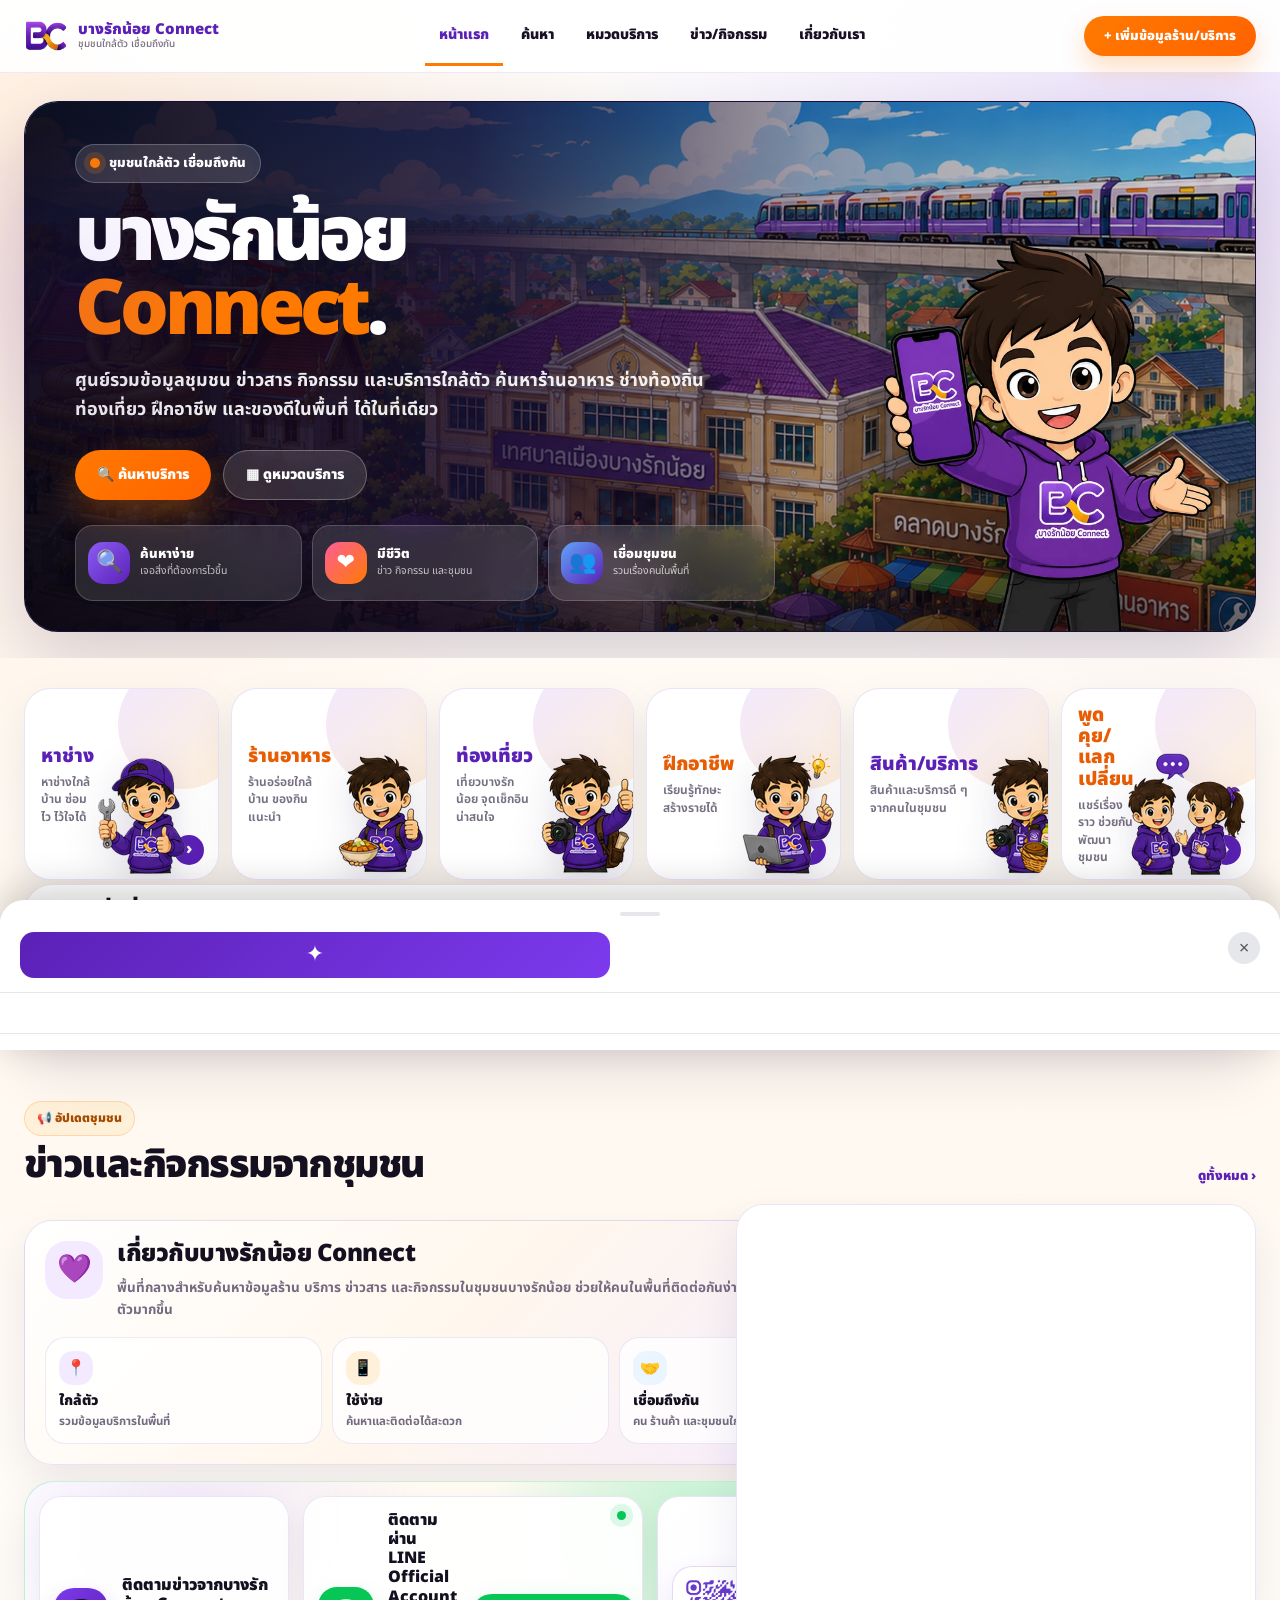
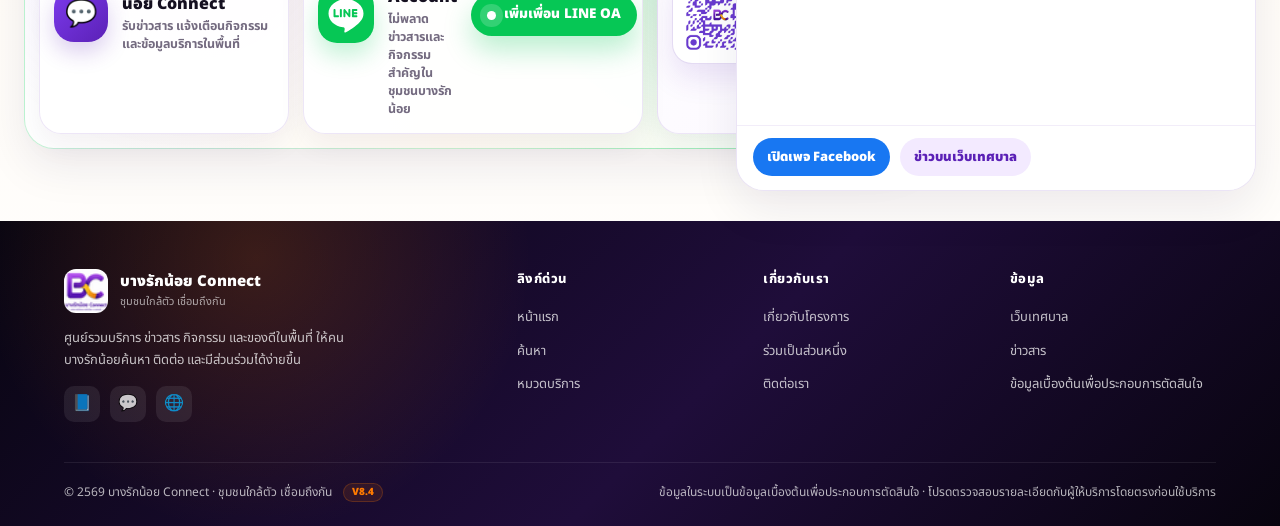
==== commit 137828e2: "Add files via upload" ====
--- a/index.html
+++ b/index.html
@@ -2008,6 +2008,28 @@
   .v83-card-balance .v81-qr-card img{width:86px!important;height:86px!important}
   .v83-card-balance .v81-qr-card small{max-width:none!important}
 }
+
+
+/* ─────────────────────────────────────────────────────────────
+   V8.4 — Real News Proxy
+───────────────────────────────────────────────────────────── */
+.news-grid[data-news-source="brn-real"]::after{
+  content:"ข่าวจริงจากเว็บเทศบาล";
+  grid-column:1/-1;
+  justify-self:start;
+  margin-top:-4px;
+  display:inline-flex;
+  align-items:center;
+  gap:6px;
+  padding:6px 10px;
+  border-radius:999px;
+  background:rgba(6,199,85,.10);
+  color:#04783a;
+  border:1px solid rgba(6,199,85,.16);
+  font-size:11px;
+  font-weight:900;
+}
+.news-grid[data-news-source="brn-real"]::after{content:"● ข่าวจริงจากเว็บเทศบาล"}
 
 </style>
 </head>
@@ -2314,7 +2336,7 @@
       </div>
     </div>
     <div class="footer-bottom">
-      <p>© 2569 บางรักน้อย Connect · ชุมชนใกล้ตัว เชื่อมถึงกัน <span class="version-mini">V8.3</span></p>
+      <p>© 2569 บางรักน้อย Connect · ชุมชนใกล้ตัว เชื่อมถึงกัน <span class="version-mini">V8.4</span></p>
       <p>ข้อมูลในระบบเป็นข้อมูลเบื้องต้นเพื่อประกอบการตัดสินใจ · โปรดตรวจสอบรายละเอียดกับผู้ให้บริการโดยตรงก่อนใช้บริการ</p>
     </div>
   </div>
@@ -2423,51 +2445,80 @@
 // ── UPDATES ─────────────────────────────────────────────────────────────────────
 
 const UPDATES = [
-  { cat:'ข่าวสาร', title:'ประชาสัมพันธ์รับข้อมูลร้านและบริการชุมชน', date:'10 พ.ค. 2567', views:'1,250', icon:'📢', image:'assets/v78/news-signup.png', href:'https://www.brn.go.th/news_obt.php?id=2' },
-  { cat:'กิจกรรม', title:'กิจกรรมชุมชนริมคลองบางรักน้อย', date:'8 พ.ค. 2567', views:'980', icon:'🎉', image:'assets/v78/news-cleanup.png', href:'https://www.facebook.com/www.brn.go.th/' },
-  { cat:'ชุมชน', title:'แนะนำของดีและร้านน่าสนใจในพื้นที่', date:'5 พ.ค. 2567', views:'1,105', icon:'🏠', image:'assets/v78/news-food.png', href:'https://www.facebook.com/www.brn.go.th/' },
+  { cat:'ข่าวสาร', title:'ขอเชิญชวนพี่น้องชาวตำบลบางรักน้อย ร่วมเป็น “สมาชิกกองทุนแม่ของแผ่นดิน”', date:'9 ก.ค. 2569', views:'10', icon:'📢', image:'assets/v78/news-signup.png', href:'https://www.brn.go.th/news-obt?id=2' },
+  { cat:'ข่าวสาร', title:'ประชาสัมพันธ์แจ้งตัดกระแสไฟฟ้าชั่วคราว', date:'7 ก.ค. 2569', views:'16', icon:'⚡', image:'assets/v78/news-cleanup.png', href:'https://www.brn.go.th/news-obt?id=2' },
+  { cat:'ข่าวสาร', title:'ขอเชิญชวนเข้าร่วมการประชุมประชาคมท้องถิ่น', date:'22 มิ.ย. 2569', views:'23', icon:'🗣️', image:'assets/v78/news-food.png', href:'https://www.brn.go.th/news-obt?id=2' },
 ];
 
-// V8.3 Real News Ready:
-// ถ้ามี endpoint ข่าวจริงในอนาคต ให้ตั้งค่า window.BRN_NEWS_ENDPOINT เป็น JSON endpoint
-// รูปแบบข้อมูลที่รองรับ: [{cat,title,date,views,image,href}] หรือ {items:[...]}
-const NEWS_FEED_ENDPOINT = window.BRN_NEWS_ENDPOINT || '';
+// V8.4 Real News Proxy:
+// ดึงข่าวจริงจาก Apps Script proxy: ?action=news
+// รองรับ JSONP เพื่อหลบปัญหา CORS ของ Google Apps Script / เว็บเทศบาล
+const NEWS_FEED_ENDPOINT = window.BRN_NEWS_ENDPOINT || `${APPS_URL}?action=news`;
+const FALLBACK_NEWS_IMAGES = ['assets/v78/news-signup.png','assets/v78/news-cleanup.png','assets/v78/news-food.png'];
 const updatesGrid = document.getElementById('updatesGrid');
 
-function normalizeUpdateItem(item = {}) {
+function normalizeUpdateItem(item = {}, index = 0) {
   return {
     cat: item.cat || item.category || 'ข่าวสาร',
-    title: item.title || item.name || 'ข่าวจากชุมชน',
+    title: item.title || item.name || 'ข่าวจากเทศบาลเมืองบางรักน้อย',
     date: item.date || item.published_at || item.publishedAt || '',
     views: item.views || item.view_count || item.viewCount || '',
     icon: item.icon || '📢',
-    image: item.image || item.thumbnail || item.cover || '',
-    href: item.href || item.url || 'https://www.brn.go.th/news_obt.php?id=2'
+    image: item.image || item.thumbnail || item.cover || FALLBACK_NEWS_IMAGES[index % FALLBACK_NEWS_IMAGES.length],
+    href: item.href || item.url || 'https://www.brn.go.th/news-obt?id=2'
   };
+}
+
+function loadJsonp(url, timeout = 7000) {
+  return new Promise((resolve, reject) => {
+    const cb = `__BRN_NEWS_${Date.now()}_${Math.floor(Math.random()*100000)}`;
+    const sep = url.includes('?') ? '&' : '?';
+    const script = document.createElement('script');
+    const timer = setTimeout(() => cleanup(() => reject(new Error('news timeout'))), timeout);
+
+    function cleanup(done) {
+      clearTimeout(timer);
+      try { delete window[cb]; } catch(e) { window[cb] = undefined; }
+      script.remove();
+      done && done();
+    }
+
+    window[cb] = data => cleanup(() => resolve(data));
+    script.onerror = () => cleanup(() => reject(new Error('news jsonp failed')));
+    script.src = `${url}${sep}callback=${encodeURIComponent(cb)}&t=${Date.now()}`;
+    document.head.appendChild(script);
+  });
 }
 
 async function getRealUpdates() {
   if (!NEWS_FEED_ENDPOINT) return null;
   try {
-    const res = await fetch(NEWS_FEED_ENDPOINT, { cache:'no-cache' });
-    if (!res.ok) return null;
-    const json = await res.json();
+    const json = await loadJsonp(NEWS_FEED_ENDPOINT);
     const items = Array.isArray(json) ? json : (json.items || json.news || []);
     return items.slice(0, 3).map(normalizeUpdateItem);
-  } catch (err) {
-    return null;
-  }
-}
-
-function renderUpdates(items) {
+  } catch (jsonpErr) {
+    try {
+      const res = await fetch(NEWS_FEED_ENDPOINT, { cache:'no-cache' });
+      if (!res.ok) return null;
+      const json = await res.json();
+      const items = Array.isArray(json) ? json : (json.items || json.news || []);
+      return items.slice(0, 3).map(normalizeUpdateItem);
+    } catch (fetchErr) {
+      return null;
+    }
+  }
+}
+
+function renderUpdates(items, source = 'fallback') {
   if (!updatesGrid) return;
+  updatesGrid.dataset.newsSource = source;
   updatesGrid.innerHTML = '';
-  items.slice(0, 3).forEach(n => {
+  items.slice(0, 3).forEach((n, i) => {
     const div = document.createElement('div');
     div.className = 'news-card v83-news-ready-card';
     div.onclick = () => window.open(n.href || 'https://www.brn.go.th/','_blank','noopener');
     div.innerHTML = `
-      ${n.image ? `<img class="news-card-img" src="${n.image}" alt="${n.title}" loading="lazy">` : `<div class="news-card-img fallback">${n.icon}</div>`}
+      ${n.image ? `<img class="news-card-img" src="${n.image}" alt="${n.title}" loading="lazy" onerror="this.src='${FALLBACK_NEWS_IMAGES[i % FALLBACK_NEWS_IMAGES.length]}'">` : `<div class="news-card-img fallback">${n.icon}</div>`}
       <div class="news-card-body">
         <div class="news-card-cat">${n.cat}</div>
         <div class="news-card-title">${n.title}</div>
@@ -2478,8 +2529,9 @@
 }
 
 (async function initUpdates(){
+  renderUpdates(UPDATES, 'fallback');
   const realItems = await getRealUpdates();
-  renderUpdates(realItems?.length ? realItems : UPDATES);
+  if (realItems?.length) renderUpdates(realItems, 'brn-real');
 })();
 
 // ── SHEET REALTIME ────────────────────────────────────────────────────────────
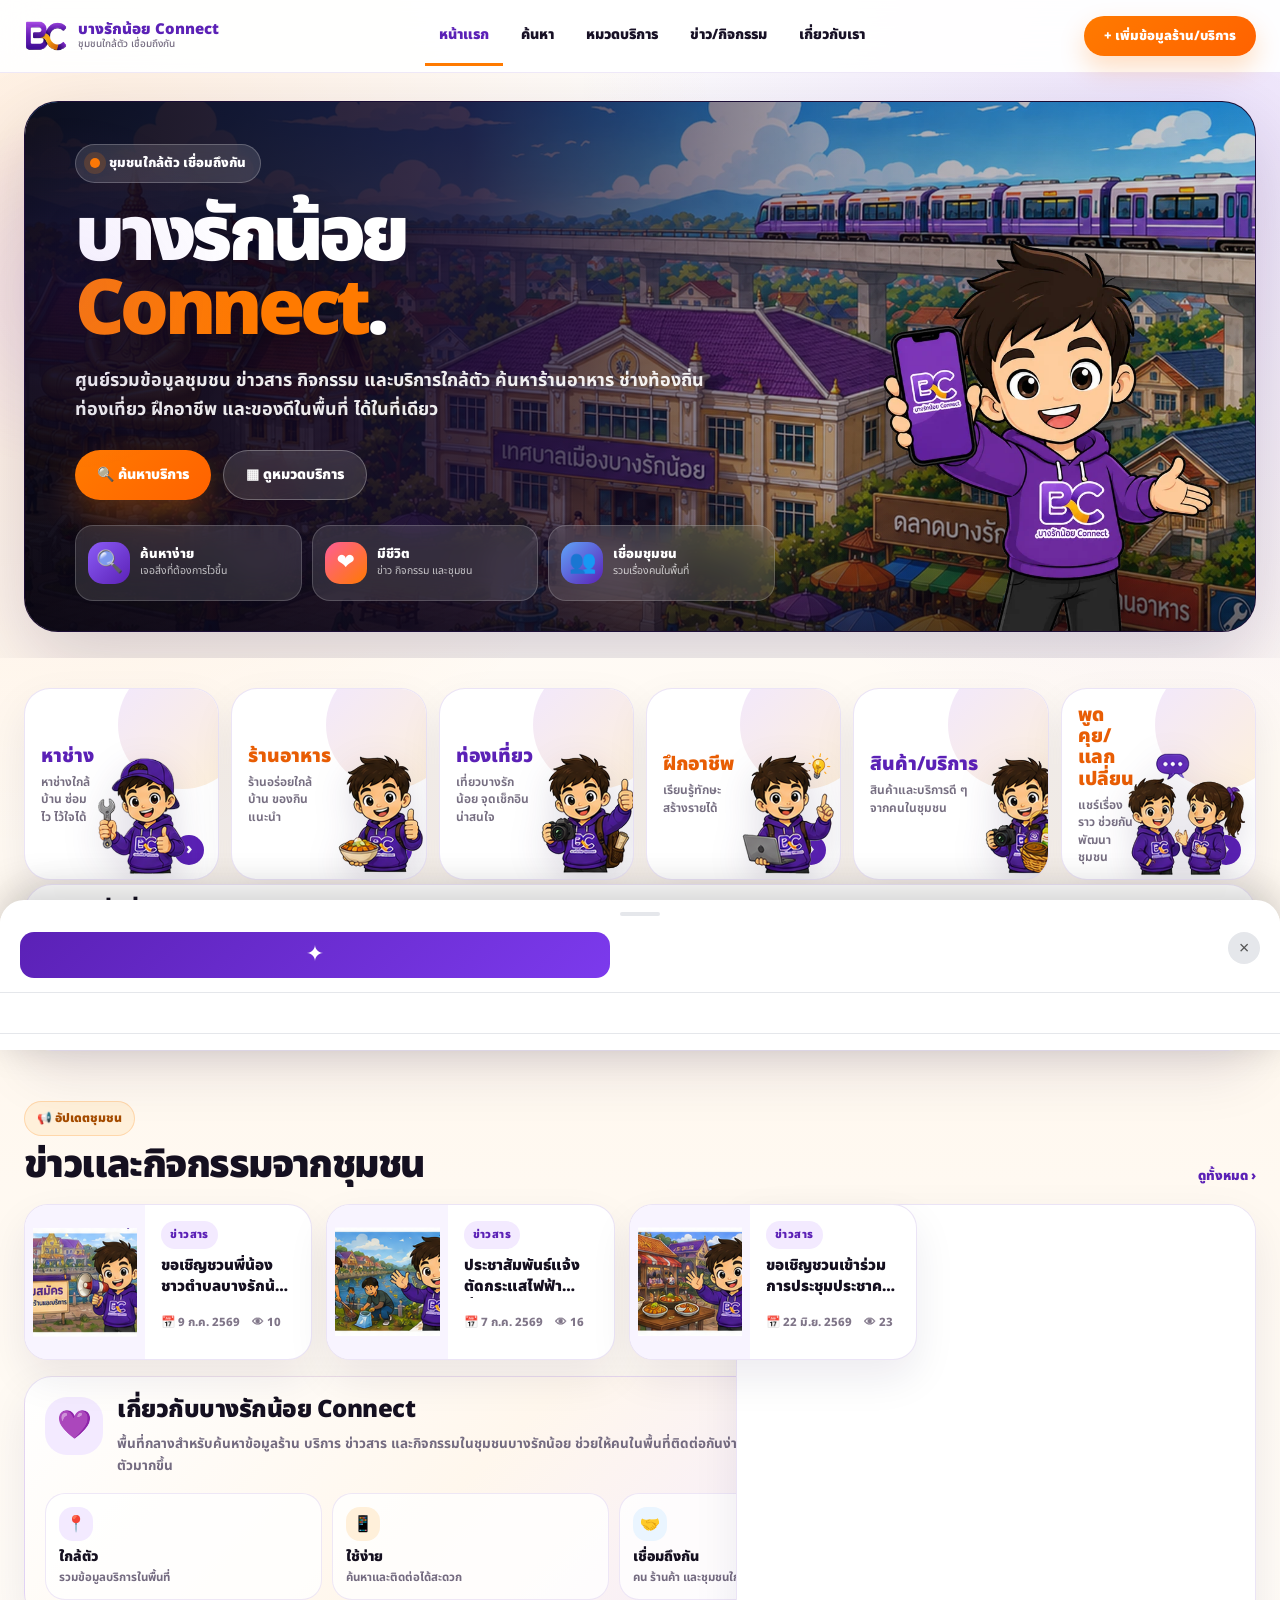
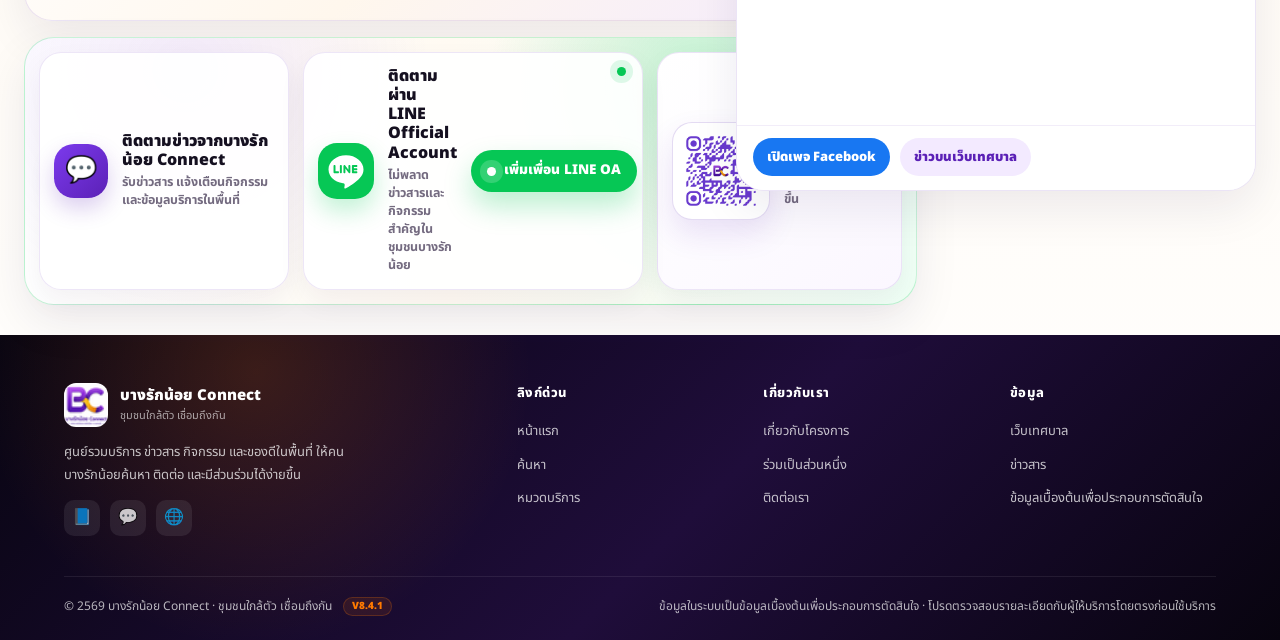
==== commit 4e22b73a: "Add files via upload" ====
--- a/index.html
+++ b/index.html
@@ -2336,7 +2336,7 @@
       </div>
     </div>
     <div class="footer-bottom">
-      <p>© 2569 บางรักน้อย Connect · ชุมชนใกล้ตัว เชื่อมถึงกัน <span class="version-mini">V8.4</span></p>
+      <p>© 2569 บางรักน้อย Connect · ชุมชนใกล้ตัว เชื่อมถึงกัน <span class="version-mini">V8.4.1</span></p>
       <p>ข้อมูลในระบบเป็นข้อมูลเบื้องต้นเพื่อประกอบการตัดสินใจ · โปรดตรวจสอบรายละเอียดกับผู้ให้บริการโดยตรงก่อนใช้บริการ</p>
     </div>
   </div>
@@ -2453,7 +2453,7 @@
 // V8.4 Real News Proxy:
 // ดึงข่าวจริงจาก Apps Script proxy: ?action=news
 // รองรับ JSONP เพื่อหลบปัญหา CORS ของ Google Apps Script / เว็บเทศบาล
-const NEWS_FEED_ENDPOINT = window.BRN_NEWS_ENDPOINT || `${APPS_URL}?action=news`;
+const NEWS_FEED_ENDPOINT = window.BRN_NEWS_ENDPOINT || 'https://script.google.com/macros/s/AKfycbzv5WMeM5cSxl7Ot6QCjbqkxGaxPMAfsvc6lDj2rQe4UYKIjwnZMxa-Sxq6VtN9b51Q/exec?action=news';
 const FALLBACK_NEWS_IMAGES = ['assets/v78/news-signup.png','assets/v78/news-cleanup.png','assets/v78/news-food.png'];
 const updatesGrid = document.getElementById('updatesGrid');
 
@@ -2532,6 +2532,7 @@
   renderUpdates(UPDATES, 'fallback');
   const realItems = await getRealUpdates();
   if (realItems?.length) renderUpdates(realItems, 'brn-real');
+  else if (!updatesGrid.children.length) renderUpdates(UPDATES, 'fallback-safe');
 })();
 
 // ── SHEET REALTIME ────────────────────────────────────────────────────────────
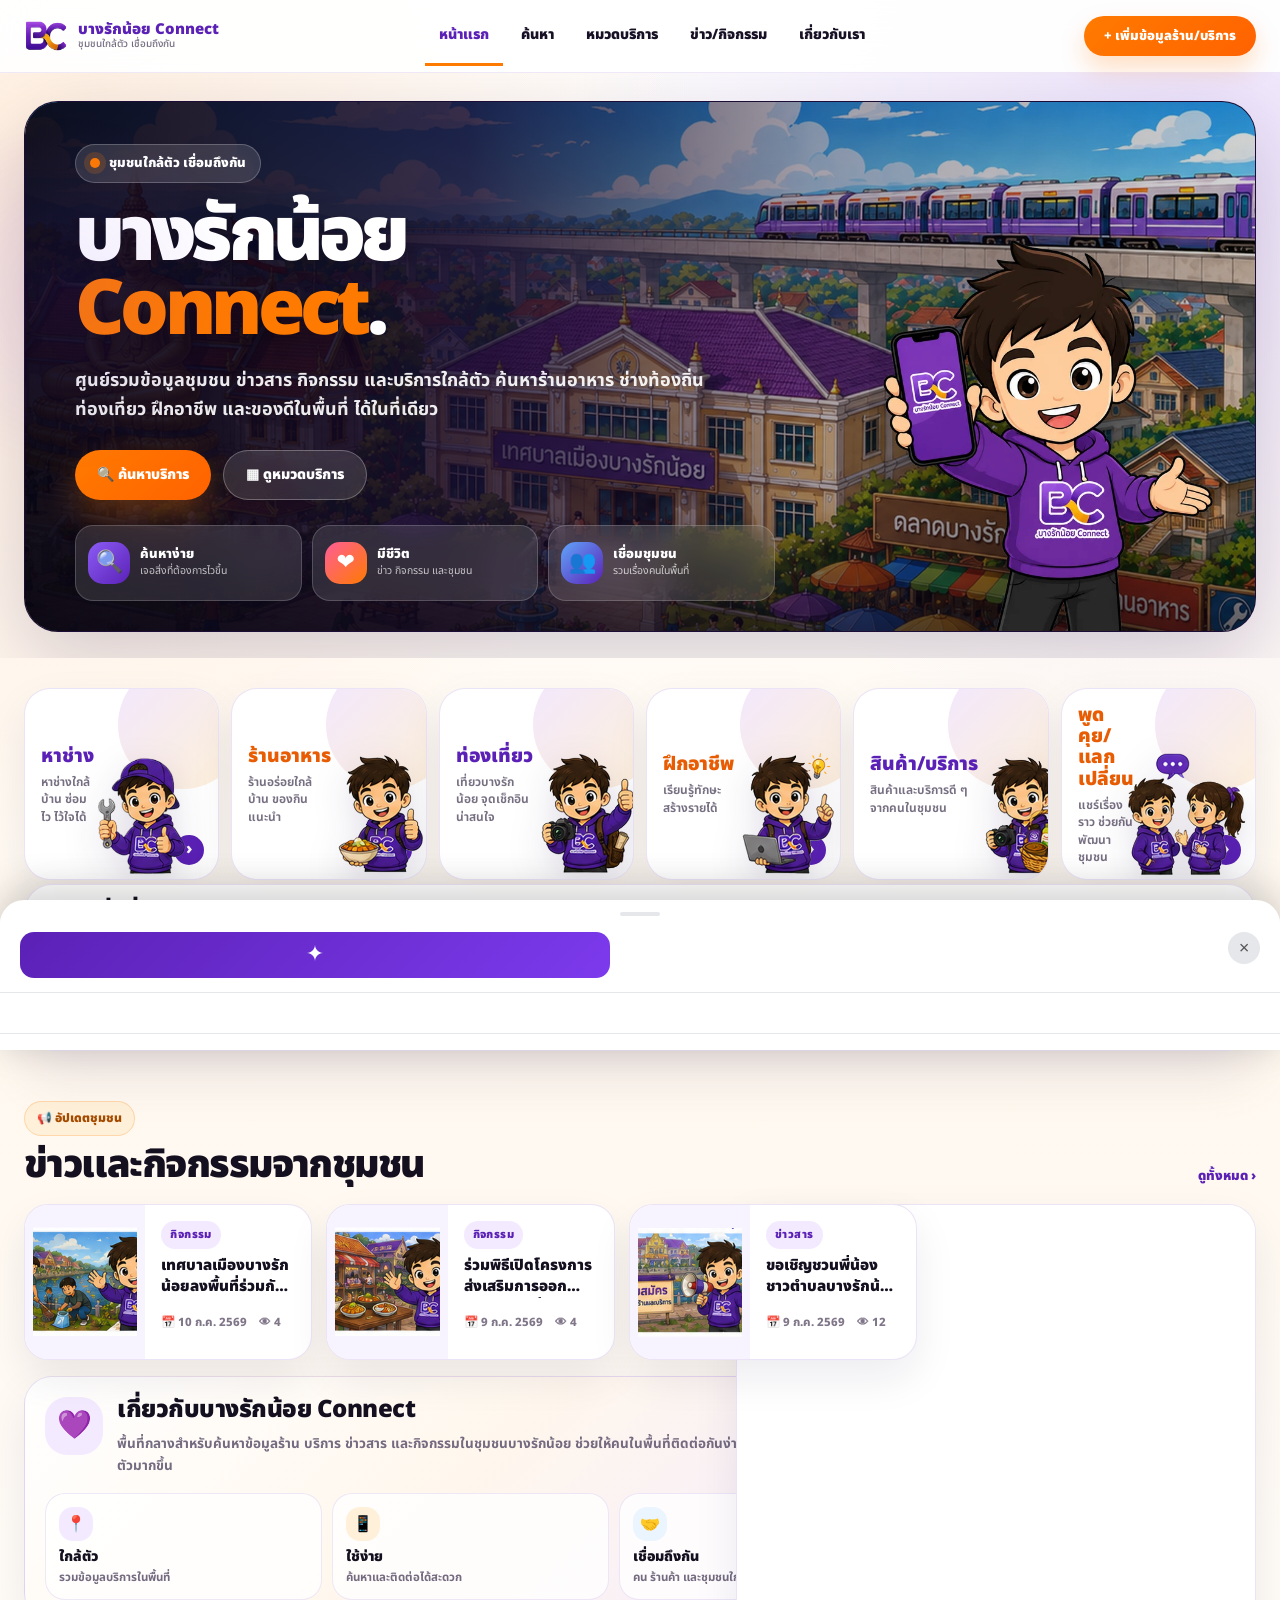
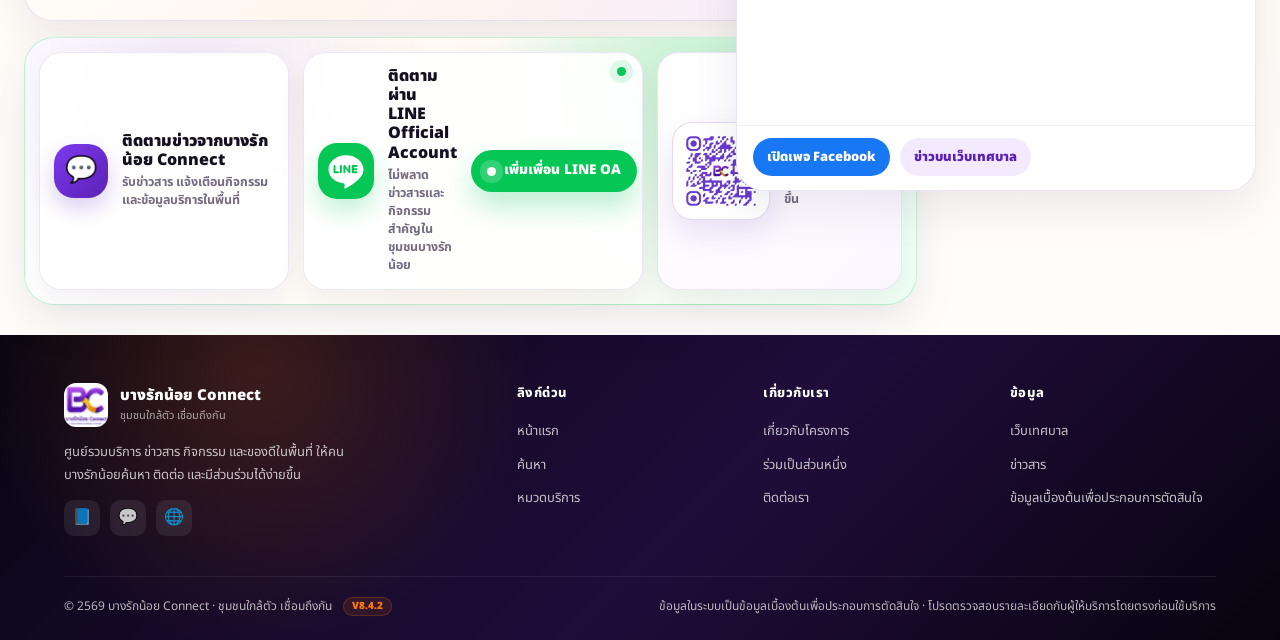
==== commit cd378a49: "Add files via upload" ====
--- a/index.html
+++ b/index.html
@@ -2336,7 +2336,7 @@
       </div>
     </div>
     <div class="footer-bottom">
-      <p>© 2569 บางรักน้อย Connect · ชุมชนใกล้ตัว เชื่อมถึงกัน <span class="version-mini">V8.4.1</span></p>
+      <p>© 2569 บางรักน้อย Connect · ชุมชนใกล้ตัว เชื่อมถึงกัน <span class="version-mini">V8.4.2</span></p>
       <p>ข้อมูลในระบบเป็นข้อมูลเบื้องต้นเพื่อประกอบการตัดสินใจ · โปรดตรวจสอบรายละเอียดกับผู้ให้บริการโดยตรงก่อนใช้บริการ</p>
     </div>
   </div>
@@ -2445,13 +2445,13 @@
 // ── UPDATES ─────────────────────────────────────────────────────────────────────
 
 const UPDATES = [
-  { cat:'ข่าวสาร', title:'ขอเชิญชวนพี่น้องชาวตำบลบางรักน้อย ร่วมเป็น “สมาชิกกองทุนแม่ของแผ่นดิน”', date:'9 ก.ค. 2569', views:'10', icon:'📢', image:'assets/v78/news-signup.png', href:'https://www.brn.go.th/news-obt?id=2' },
-  { cat:'ข่าวสาร', title:'ประชาสัมพันธ์แจ้งตัดกระแสไฟฟ้าชั่วคราว', date:'7 ก.ค. 2569', views:'16', icon:'⚡', image:'assets/v78/news-cleanup.png', href:'https://www.brn.go.th/news-obt?id=2' },
-  { cat:'ข่าวสาร', title:'ขอเชิญชวนเข้าร่วมการประชุมประชาคมท้องถิ่น', date:'22 มิ.ย. 2569', views:'23', icon:'🗣️', image:'assets/v78/news-food.png', href:'https://www.brn.go.th/news-obt?id=2' },
+  { cat:'กิจกรรม', title:'เทศบาลเมืองบางรักน้อยลงพื้นที่ร่วมกับ รพ.สต. ดำเนินโครงการร้านค้าปลอดภัย ไร้สารปนเปื้อน', date:'10 ก.ค. 2569', views:'4', icon:'🎉', image:'assets/v78/news-cleanup.png', href:'https://www.brn.go.th/news-atv?id=1' },
+  { cat:'กิจกรรม', title:'ร่วมพิธีเปิดโครงการส่งเสริมการออกกำลังกายเพื่อสุขภาพ ด้วยท่าบริหารฤาษีดัดตน', date:'9 ก.ค. 2569', views:'4', icon:'🎉', image:'assets/v78/news-food.png', href:'https://www.brn.go.th/news-atv?id=1' },
+  { cat:'ข่าวสาร', title:'ขอเชิญชวนพี่น้องชาวตำบลบางรักน้อย ร่วมเป็น “สมาชิกกองทุนแม่ของแผ่นดิน”', date:'9 ก.ค. 2569', views:'12', icon:'📢', image:'assets/v78/news-signup.png', href:'https://www.brn.go.th/news-obt?id=2' },
 ];
 
-// V8.4 Real News Proxy:
-// ดึงข่าวจริงจาก Apps Script proxy: ?action=news
+// V8.4.2 Real News Mix 2+1:
+// ดึงกิจกรรม 2 ข่าว + ข่าวประชาสัมพันธ์ 1 ข่าว ผ่าน Apps Script proxy: ?action=news
 // รองรับ JSONP เพื่อหลบปัญหา CORS ของ Google Apps Script / เว็บเทศบาล
 const NEWS_FEED_ENDPOINT = window.BRN_NEWS_ENDPOINT || 'https://script.google.com/macros/s/AKfycbzv5WMeM5cSxl7Ot6QCjbqkxGaxPMAfsvc6lDj2rQe4UYKIjwnZMxa-Sxq6VtN9b51Q/exec?action=news';
 const FALLBACK_NEWS_IMAGES = ['assets/v78/news-signup.png','assets/v78/news-cleanup.png','assets/v78/news-food.png'];
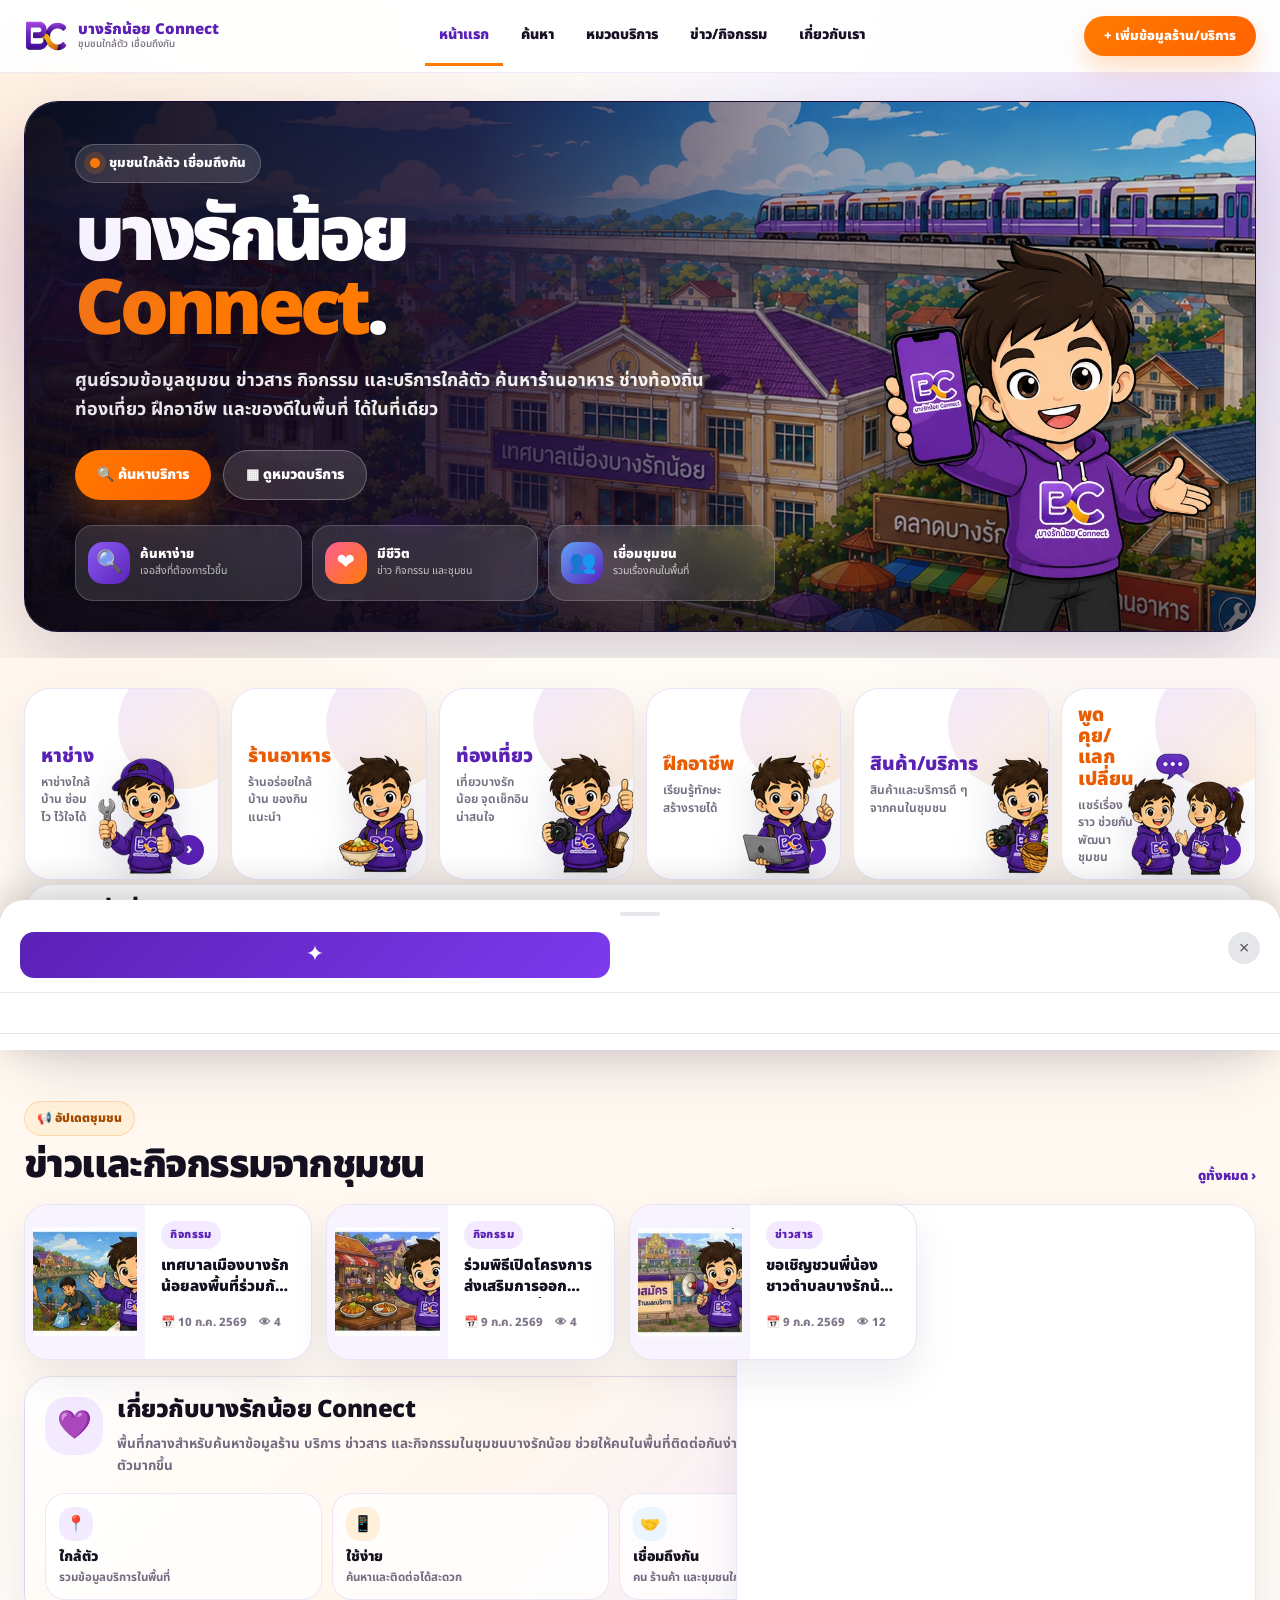
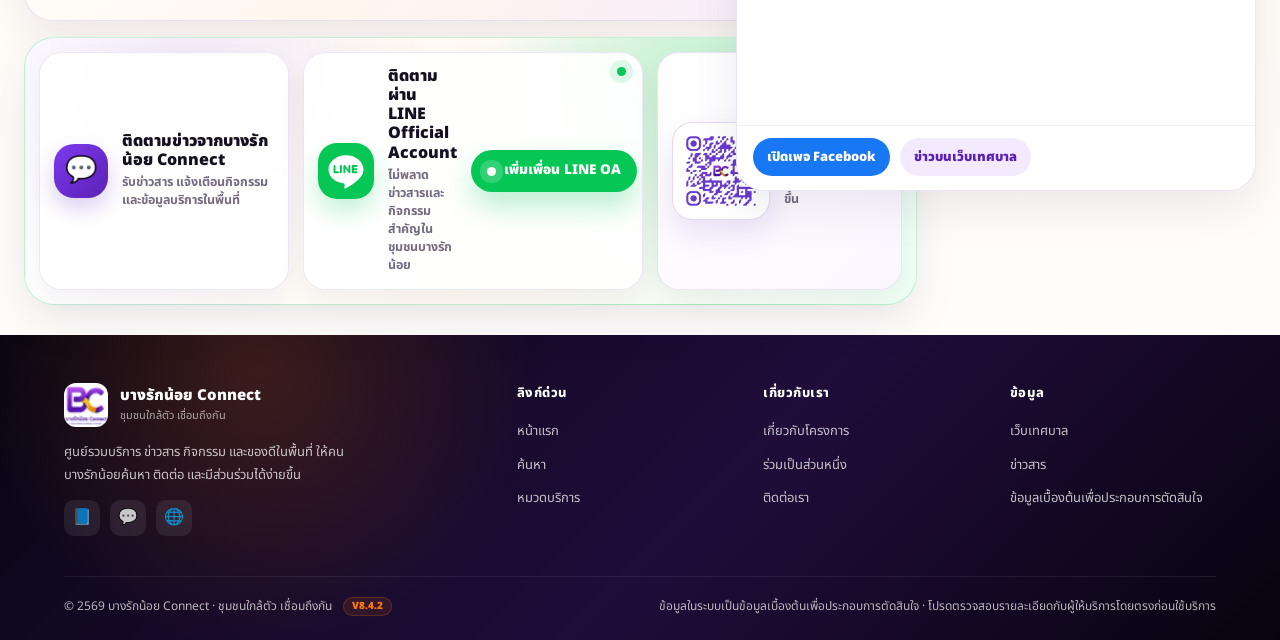
==== commit c283242f: "Add files via upload" ====
--- a/index.html
+++ b/index.html
@@ -2032,6 +2032,17 @@
 .news-grid[data-news-source="brn-real"]::after{content:"● ข่าวจริงจากเว็บเทศบาล"}
 
 </style>
+
+  <!-- ═══ ANALYTICS: GoatCounter (ฟรี, ไม่เก็บ cookie, ไม่ต้องมี consent banner) ═══
+       วิธีเปิดใช้:
+       1. สมัครฟรีที่ https://www.goatcounter.com/signup (ใช้เวลา 1 นาที)
+       2. ตั้งชื่อ code เช่น "bangraknoi" จะได้ URL: bangraknoi.goatcounter.com
+       3. แก้ data-goatcounter ด้านล่างให้ตรงชื่อที่ตั้ง แล้วลบ comment ครอบออก
+       4. ดูสถิติได้ที่ bangraknoi.goatcounter.com — คนเข้ากี่คน มาจากไหน หน้าไหนฮิต
+
+  <script data-goatcounter="https://bangraknoi.goatcounter.com/count"
+          async src="//gc.zgo.at/count.js"></script>
+  ═══════════════════════════════════════════════════════════════════ -->
 </head>
 <body>
 
@@ -2064,7 +2075,7 @@
 <section id="hero" class="v30-hero">
   <div class="v30-shell">
     <div class="v30-hero-card">
-      <img class="v30-hero-bg" src="assets/v78/hero-bg-wide.webp" alt="" aria-hidden="true">
+      <img class="v30-hero-bg" src="assets/img/hero-bg-wide.webp" alt="" aria-hidden="true">
       <div class="v30-hero-grid">
         <div class="v30-copy">
           <div class="v30-pill"><span class="v30-pill-dot"></span> ชุมชนใกล้ตัว เชื่อมถึงกัน</div>
@@ -2080,7 +2091,7 @@
             <div class="v30-feature"><span class="v30-feature-icon">👥</span><div><b>เชื่อมชุมชน</b><small>รวมเรื่องคนในพื้นที่</small></div></div>
           </div>
         </div>
-        <div class="v30-mascot-stage"><img class="v30-hero-mascot" src="assets/v78/hero-mascot.webp" alt="มาสคอตบางรักน้อย Connect"></div>
+        <div class="v30-mascot-stage"><img class="v30-hero-mascot" src="assets/img/hero-mascot.webp" alt="มาสคอตบางรักน้อย Connect"></div>
       </div>
     </div>
   </div>
@@ -2169,7 +2180,7 @@
     </div>
 
     <div class="v81-line-follow">
-      <img class="v81-line-logo" src="assets/v81/line-logo.svg" alt="LINE">
+      <img class="v81-line-logo" src="assets/img/line-logo.svg" alt="LINE">
       <div>
         <b>ติดตามผ่าน LINE Official Account</b>
         <small>ไม่พลาดข่าวสารและกิจกรรมสำคัญในชุมชนบางรักน้อย</small>
@@ -2178,7 +2189,7 @@
     </div>
 
     <div class="v81-qr-card">
-      <img src="assets/v81/bc-qr.png" alt="QR Code บางรักน้อย Connect">
+      <img src="assets/img/bc-qr.png" alt="QR Code บางรักน้อย Connect">
       <div>
         <b>สแกนเข้าเว็บ</b>
         <small>แชร์ให้คนในชุมชนเข้าถึงบริการได้ง่ายขึ้น</small>
@@ -2418,12 +2429,12 @@
 
 // ── CATEGORY GRID ─────────────────────────────────────────────────────────────
 const CATS = [
-  { id:'craft',  label:'หาช่าง', titleHtml:'หาช่าง', count:'หาช่างใกล้บ้าน ซ่อมไว ไว้ใจได้', img:'assets/v78/cat-craft.png' },
-  { id:'food',   label:'ร้านอาหาร', titleHtml:'ร้านอาหาร', count:'ร้านอร่อยใกล้บ้าน ของกินแนะนำ', img:'assets/v78/cat-food.png' },
-  { id:'travel', label:'ท่องเที่ยว', titleHtml:'ท่องเที่ยว', count:'เที่ยวบางรักน้อย จุดเช็กอินน่าสนใจ', img:'assets/v78/cat-travel.png' },
-  { id:'learn',  label:'ฝึกอาชีพ', titleHtml:'ฝึกอาชีพ', count:'เรียนรู้ทักษะ สร้างรายได้', img:'assets/v78/cat-learn.png' },
-  { id:'market', label:'สินค้า/บริการ', titleHtml:'สินค้า/บริการ', count:'สินค้าและบริการดี ๆ จากคนในชุมชน', img:'assets/v78/cat-market.png' },
-  { id:'chat',   label:'พูดคุย/แลกเปลี่ยน', titleHtml:'พูดคุย/<br>แลกเปลี่ยน', count:'แชร์เรื่องราว ช่วยกันพัฒนาชุมชน', img:'assets/v78/cat-chat.png' },
+  { id:'craft',  label:'หาช่าง', titleHtml:'หาช่าง', count:'หาช่างใกล้บ้าน ซ่อมไว ไว้ใจได้', img:'assets/img/cat-craft.webp' },
+  { id:'food',   label:'ร้านอาหาร', titleHtml:'ร้านอาหาร', count:'ร้านอร่อยใกล้บ้าน ของกินแนะนำ', img:'assets/img/cat-food.webp' },
+  { id:'travel', label:'ท่องเที่ยว', titleHtml:'ท่องเที่ยว', count:'เที่ยวบางรักน้อย จุดเช็กอินน่าสนใจ', img:'assets/img/cat-travel.webp' },
+  { id:'learn',  label:'ฝึกอาชีพ', titleHtml:'ฝึกอาชีพ', count:'เรียนรู้ทักษะ สร้างรายได้', img:'assets/img/cat-learn.webp' },
+  { id:'market', label:'สินค้า/บริการ', titleHtml:'สินค้า/บริการ', count:'สินค้าและบริการดี ๆ จากคนในชุมชน', img:'assets/img/cat-market.webp' },
+  { id:'chat',   label:'พูดคุย/แลกเปลี่ยน', titleHtml:'พูดคุย/<br>แลกเปลี่ยน', count:'แชร์เรื่องราว ช่วยกันพัฒนาชุมชน', img:'assets/img/cat-chat.webp' },
 ];
 const catGrid = document.getElementById('catGrid');
 if (catGrid) {
@@ -2435,6 +2446,7 @@
       <div class="v30-cat-text">
         <div class="v30-cat-title">${c.titleHtml || c.label}</div>
         <div class="v30-cat-desc">${c.count}</div>
+        <div class="v30-cat-real" id="catCount-${c.id}" style="display:none;margin-top:6px;font-size:11px;font-weight:800;color:#16a34a;"></div>
       </div>
       <img class="v30-cat-img" src="${c.img}" alt="${c.label}" loading="lazy">
       <div class="v30-cat-arrow">›</div>`;
@@ -2442,19 +2454,32 @@
   });
 }
 
+// ── REAL COUNTS จาก Google Sheet (แสดงเมื่อมีข้อมูลอนุมัติจริง) ─────────────
+(async () => {
+  try {
+    for (const c of CATS) {
+      const items = await getSheetItems(c.id);
+      if (items.length > 0) {
+        const el = document.getElementById('catCount-' + c.id);
+        if (el) { el.textContent = `✅ ${items.length} รายการในระบบ`; el.style.display = 'block'; }
+      }
+    }
+  } catch(e) { /* Sheet ยังไม่พร้อม ไม่แสดงตัวเลข */ }
+})();
+
 // ── UPDATES ─────────────────────────────────────────────────────────────────────
 
 const UPDATES = [
-  { cat:'กิจกรรม', title:'เทศบาลเมืองบางรักน้อยลงพื้นที่ร่วมกับ รพ.สต. ดำเนินโครงการร้านค้าปลอดภัย ไร้สารปนเปื้อน', date:'10 ก.ค. 2569', views:'4', icon:'🎉', image:'assets/v78/news-cleanup.png', href:'https://www.brn.go.th/news-atv?id=1' },
-  { cat:'กิจกรรม', title:'ร่วมพิธีเปิดโครงการส่งเสริมการออกกำลังกายเพื่อสุขภาพ ด้วยท่าบริหารฤาษีดัดตน', date:'9 ก.ค. 2569', views:'4', icon:'🎉', image:'assets/v78/news-food.png', href:'https://www.brn.go.th/news-atv?id=1' },
-  { cat:'ข่าวสาร', title:'ขอเชิญชวนพี่น้องชาวตำบลบางรักน้อย ร่วมเป็น “สมาชิกกองทุนแม่ของแผ่นดิน”', date:'9 ก.ค. 2569', views:'12', icon:'📢', image:'assets/v78/news-signup.png', href:'https://www.brn.go.th/news-obt?id=2' },
+  { cat:'กิจกรรม', title:'เทศบาลเมืองบางรักน้อยลงพื้นที่ร่วมกับ รพ.สต. ดำเนินโครงการร้านค้าปลอดภัย ไร้สารปนเปื้อน', date:'10 ก.ค. 2569', views:'4', icon:'🎉', image:'assets/img/news-cleanup.webp', href:'https://www.brn.go.th/news-atv?id=1' },
+  { cat:'กิจกรรม', title:'ร่วมพิธีเปิดโครงการส่งเสริมการออกกำลังกายเพื่อสุขภาพ ด้วยท่าบริหารฤาษีดัดตน', date:'9 ก.ค. 2569', views:'4', icon:'🎉', image:'assets/img/news-food.webp', href:'https://www.brn.go.th/news-atv?id=1' },
+  { cat:'ข่าวสาร', title:'ขอเชิญชวนพี่น้องชาวตำบลบางรักน้อย ร่วมเป็น “สมาชิกกองทุนแม่ของแผ่นดิน”', date:'9 ก.ค. 2569', views:'12', icon:'📢', image:'assets/img/news-signup.webp', href:'https://www.brn.go.th/news-obt?id=2' },
 ];
 
 // V8.4.2 Real News Mix 2+1:
 // ดึงกิจกรรม 2 ข่าว + ข่าวประชาสัมพันธ์ 1 ข่าว ผ่าน Apps Script proxy: ?action=news
 // รองรับ JSONP เพื่อหลบปัญหา CORS ของ Google Apps Script / เว็บเทศบาล
 const NEWS_FEED_ENDPOINT = window.BRN_NEWS_ENDPOINT || 'https://script.google.com/macros/s/AKfycbzv5WMeM5cSxl7Ot6QCjbqkxGaxPMAfsvc6lDj2rQe4UYKIjwnZMxa-Sxq6VtN9b51Q/exec?action=news';
-const FALLBACK_NEWS_IMAGES = ['assets/v78/news-signup.png','assets/v78/news-cleanup.png','assets/v78/news-food.png'];
+const FALLBACK_NEWS_IMAGES = ['assets/img/news-signup.webp','assets/img/news-cleanup.webp','assets/img/news-food.webp'];
 const updatesGrid = document.getElementById('updatesGrid');
 
 function normalizeUpdateItem(item = {}, index = 0) {
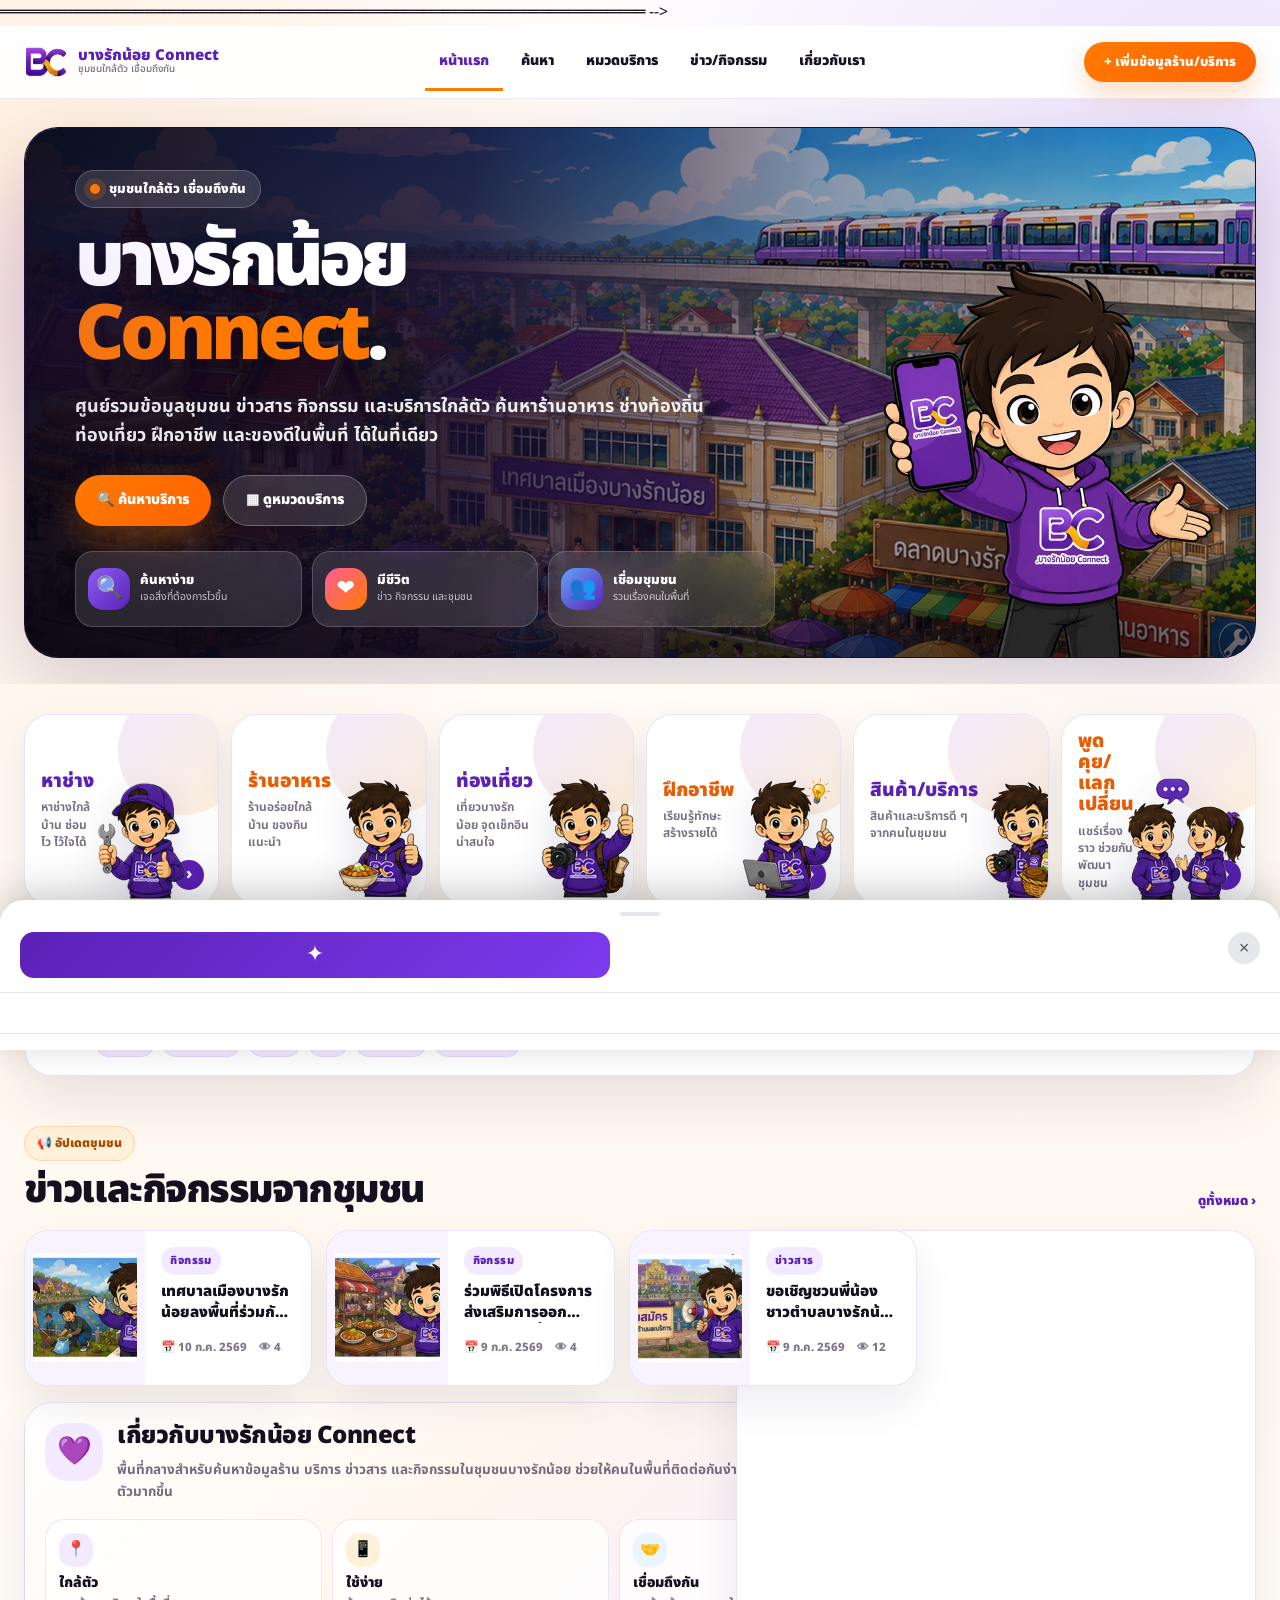
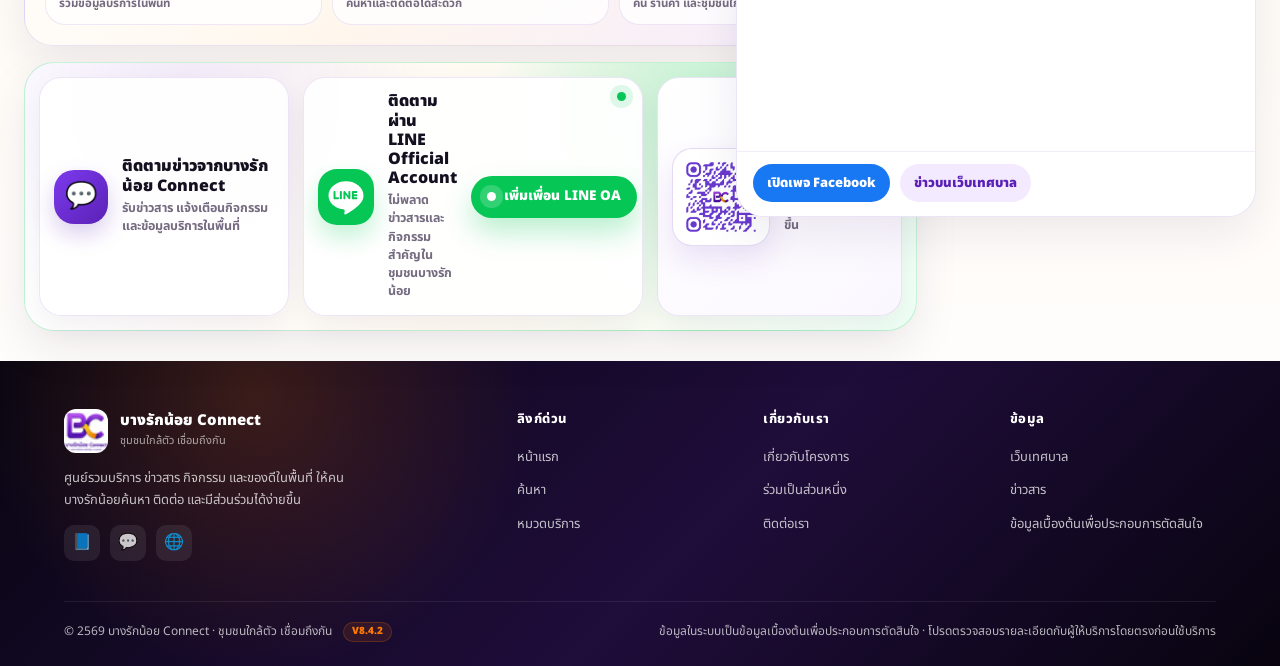
==== commit fba26bcb: "Replace GoatCounter script with new URL Updated GoatCounter script URL for analytics." ====
--- a/index.html
+++ b/index.html
@@ -2033,15 +2033,8 @@
 
 </style>
 
-  <!-- ═══ ANALYTICS: GoatCounter (ฟรี, ไม่เก็บ cookie, ไม่ต้องมี consent banner) ═══
-       วิธีเปิดใช้:
-       1. สมัครฟรีที่ https://www.goatcounter.com/signup (ใช้เวลา 1 นาที)
-       2. ตั้งชื่อ code เช่น "bangraknoi" จะได้ URL: bangraknoi.goatcounter.com
-       3. แก้ data-goatcounter ด้านล่างให้ตรงชื่อที่ตั้ง แล้วลบ comment ครอบออก
-       4. ดูสถิติได้ที่ bangraknoi.goatcounter.com — คนเข้ากี่คน มาจากไหน หน้าไหนฮิต
-
-  <script data-goatcounter="https://bangraknoi.goatcounter.com/count"
-          async src="//gc.zgo.at/count.js"></script>
+  <script data-goatcounter="https://bangraknoi-connect.goatcounter.com/count"
+        async src="//gc.zgo.at/count.js"></script>
   ═══════════════════════════════════════════════════════════════════ -->
 </head>
 <body>
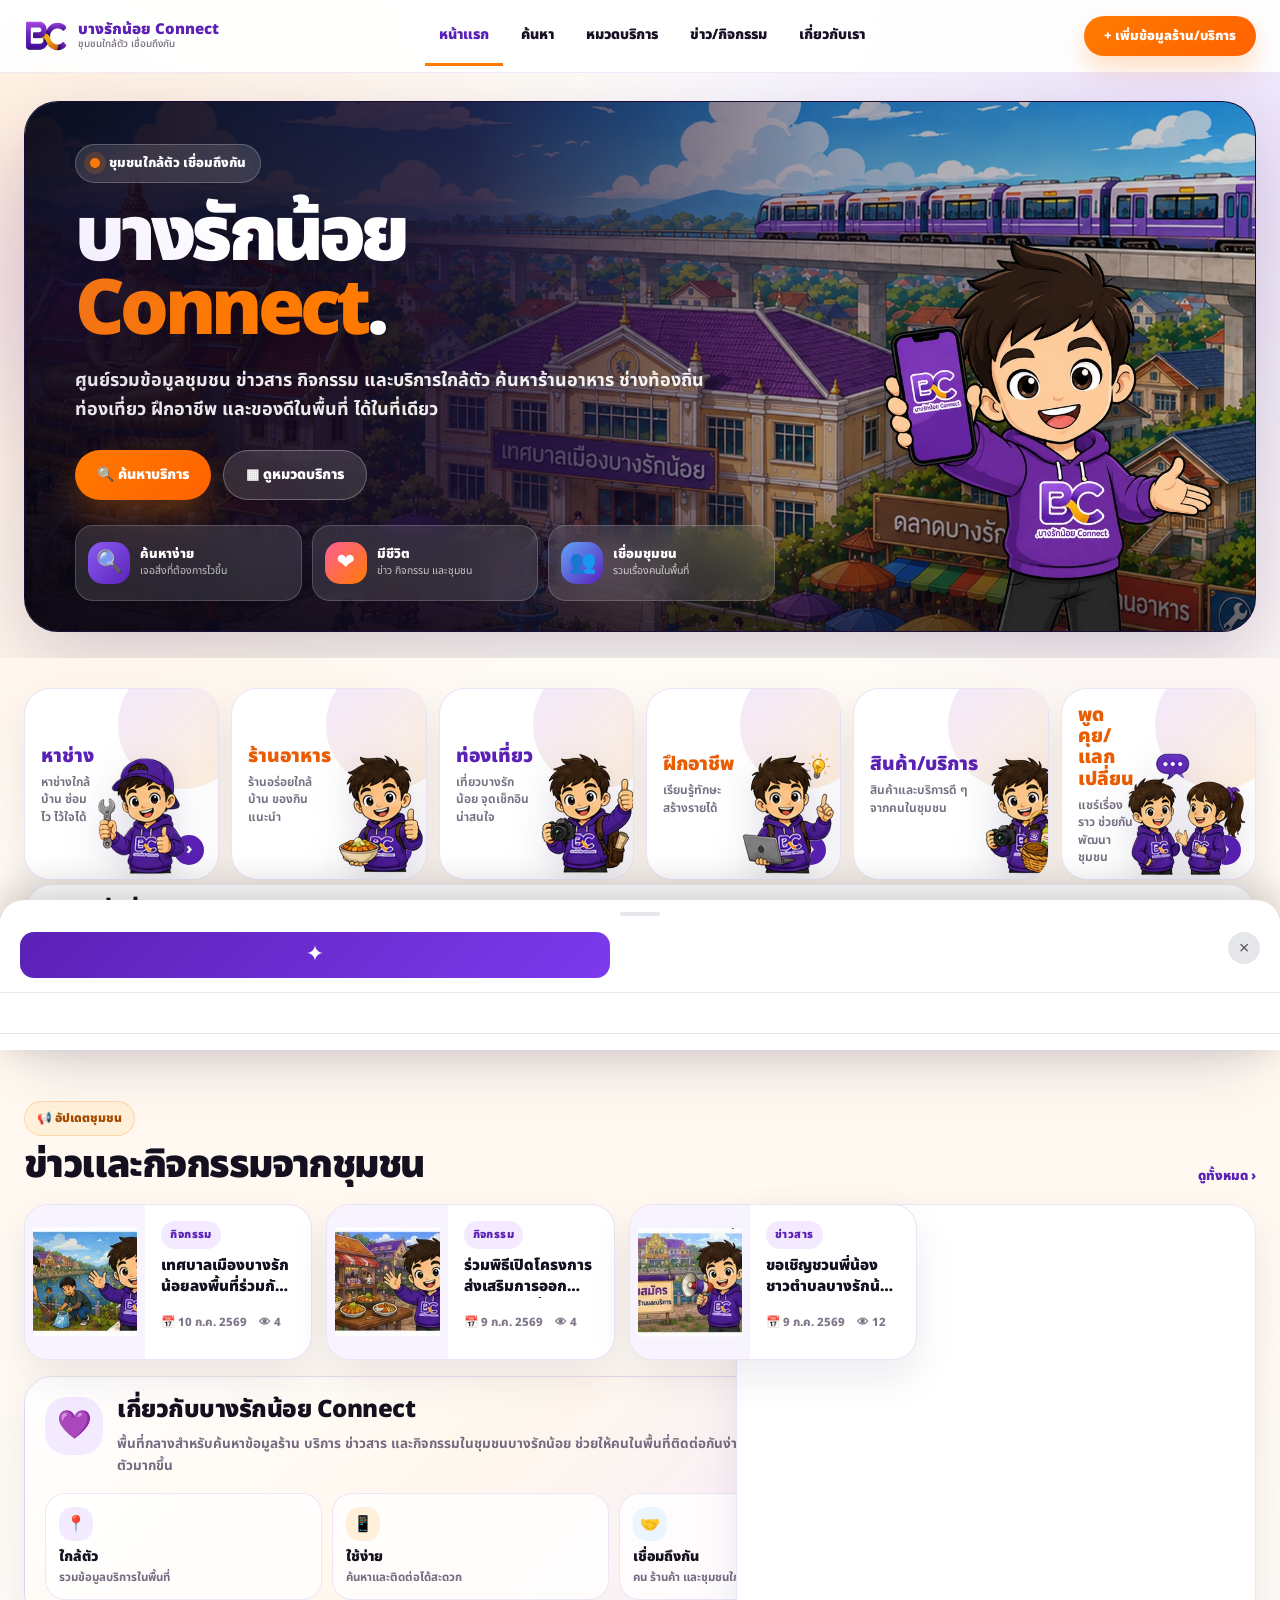
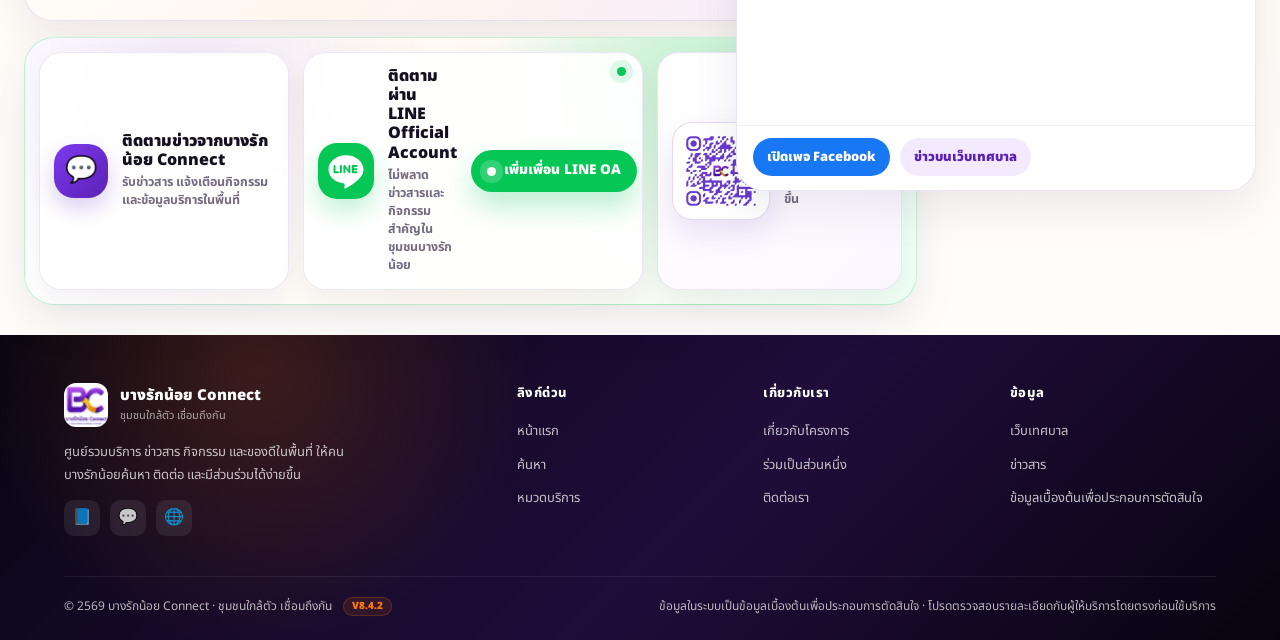
==== commit 7a018616: "Add files via upload" ====
--- a/index.html
+++ b/index.html
@@ -246,6 +246,42 @@
       transition: border-color 0.2s;
       background: var(--surface-2);
     }
+
+    /* ═══ IN-SITE SEARCH RESULTS ═══ */
+    .sr-item {
+      display:flex; align-items:center; gap:12px;
+      padding:12px 14px; border:1.5px solid #ede9fe; border-radius:14px;
+      background:#faf9ff; text-decoration:none; color:inherit;
+      transition:all .18s; cursor:pointer;
+    }
+    .sr-item:hover { background:#f1ecfe; border-color:#7c3aed; transform:translateX(3px); }
+    .sr-icon {
+      width:42px; height:42px; border-radius:12px; flex-shrink:0;
+      background:linear-gradient(135deg,#5b21b6,#7c3aed); color:#fff;
+      font-size:19px; display:grid; place-items:center;
+    }
+    .sr-body { flex:1; min-width:0; }
+    .sr-body b { display:block; font-size:14px; color:#1e1b4b; }
+    .sr-body small { display:block; font-size:11.5px; color:#6b7280; margin-top:2px; line-height:1.5; }
+    .sr-cat-chip { display:inline-block; font-size:10px; font-weight:700; color:#7c3aed; background:#ede9fe; border-radius:6px; padding:1px 7px; margin-left:6px; vertical-align:middle; }
+    .sr-sheet-chip { display:inline-block; font-size:10px; font-weight:700; color:#166534; background:#dcfce7; border-radius:6px; padding:1px 7px; margin-left:6px; vertical-align:middle; }
+    .sr-action { font-size:12px; font-weight:800; color:#7c3aed; white-space:nowrap; flex-shrink:0; }
+    .sr-empty { text-align:center; padding:18px 12px; color:#9ca3af; font-size:13px; line-height:1.7; }
+    .sr-maps-btn {
+      display:flex; align-items:center; justify-content:center; gap:8px;
+      width:100%; padding:12px; border-radius:12px;
+      border:1.5px dashed #bfdbfe; background:#eff6ff; color:#1e40af;
+      font-size:13px; font-weight:700; text-decoration:none;
+      transition:background .18s;
+    }
+    .sr-maps-btn:hover { background:#dbeafe; }
+    @media (max-width:640px) {
+      .sr-item { padding:11px 12px; gap:10px; }
+      .sr-icon { width:38px; height:38px; font-size:17px; }
+      .sr-body b { font-size:13px; }
+      .sr-action { font-size:11px; }
+      #srHeader { flex-direction:column; align-items:flex-start; }
+    }
     #searchInput:focus { border-color: var(--purple); background: white; }
     #searchInput::placeholder { color: var(--text-light); }
     #searchCat {
@@ -2033,8 +2069,15 @@
 
 </style>
 
-  <script data-goatcounter="https://bangraknoi-connect.goatcounter.com/count"
-        async src="//gc.zgo.at/count.js"></script>
+  <!-- ═══ ANALYTICS: GoatCounter (ฟรี, ไม่เก็บ cookie, ไม่ต้องมี consent banner) ═══
+       วิธีเปิดใช้:
+       1. สมัครฟรีที่ https://www.goatcounter.com/signup (ใช้เวลา 1 นาที)
+       2. ตั้งชื่อ code เช่น "bangraknoi" จะได้ URL: bangraknoi.goatcounter.com
+       3. แก้ data-goatcounter ด้านล่างให้ตรงชื่อที่ตั้ง แล้วลบ comment ครอบออก
+       4. ดูสถิติได้ที่ bangraknoi.goatcounter.com — คนเข้ากี่คน มาจากไหน หน้าไหนฮิต
+
+  <script data-goatcounter="https://bangraknoi.goatcounter.com/count"
+          async src="//gc.zgo.at/count.js"></script>
   ═══════════════════════════════════════════════════════════════════ -->
 </head>
 <body>
@@ -2130,6 +2173,16 @@
       <span class="search-tag" onclick="quickSearch('วัด')">วัด</span>
       <span class="search-tag" onclick="quickSearch('ฝึกอาชีพ')">ฝึกอาชีพ</span>
       <span class="search-tag" onclick="quickSearch('สินค้าชุมชน')">สินค้าชุมชน</span>
+    </div>
+
+    <!-- ═══ ผลการค้นหาในเว็บ ═══ -->
+    <div id="searchResults" style="display:none;margin-top:18px;">
+      <div id="srHeader" style="display:flex;align-items:center;justify-content:space-between;gap:10px;flex-wrap:wrap;margin-bottom:10px;">
+        <div style="font-size:14px;font-weight:800;color:var(--text-dark,#1e1b4b);" id="srTitle"></div>
+        <button id="srClear" onclick="clearSearch()" style="border:1px solid #e5e7eb;background:#fff;border-radius:999px;padding:4px 14px;font-size:12px;color:#6b7280;cursor:pointer;font-family:inherit;">✕ ล้างผลค้นหา</button>
+      </div>
+      <div id="srList" style="display:flex;flex-direction:column;gap:8px;"></div>
+      <div id="srMaps" style="margin-top:12px;"></div>
     </div>
   </div>
 </div>
@@ -2406,13 +2459,103 @@
 };
 
 // ── SEARCH ────────────────────────────────────────────────────────────────────
-window.doSearch = () => {
+// ═══ IN-SITE SEARCH: ค้นข้อมูลในเว็บก่อน (data.js + Sheet) → Maps เป็นตัวเลือกเสริม ═══
+function collectSearchIndex() {
+  // รวมทุกรายการจาก ZONES (data.js)
+  const idx = [];
+  ZONES.forEach(z => {
+    const pushItem = (item) => idx.push({
+      icon: item.icon || '✦', title: item.title, detail: item.detail || '',
+      href: item.href || '#', action: item.action || 'ดู',
+      zoneId: z.id, zoneLabel: z.short || z.label, fromSheet: false,
+      _hay: `${item.title} ${item.detail||''} ${item.tag||''} ${z.label}`.toLowerCase()
+    });
+    if (z.groups) z.groups.forEach(g => g.items.forEach(pushItem));
+    else if (z.items) z.items.forEach(pushItem);
+  });
+  return idx;
+}
+let SEARCH_INDEX = null;
+
+window.doSearch = async () => {
   const q = document.getElementById('searchInput').value.trim();
-  const cat = document.getElementById('searchCat').value;
-  if (!q && !cat) { showToast('กรุณากรอกคำค้นหาครับ'); return; }
-  const query = q || cat;
-  const url = `https://www.google.com/maps/search/?api=1&query=${encodeURIComponent(query + ' บางรักน้อย นนทบุรี')}`;
-  window.open(url, '_blank', 'noopener');
+  const catSel = document.getElementById('searchCat').value;
+  if (!q && !catSel) { showToast('กรุณากรอกคำค้นหาครับ'); return; }
+
+  // ถ้าเลือกหมวดอย่างเดียว (ไม่พิมพ์คำ) → เปิด drawer หมวดนั้นเลย
+  if (!q && catSel) { openDrawer(catSel); return; }
+
+  if (!SEARCH_INDEX) SEARCH_INDEX = collectSearchIndex();
+  const qLow = q.toLowerCase();
+
+  // 1) ค้นจาก data.js
+  let results = SEARCH_INDEX.filter(it =>
+    it._hay.includes(qLow) && (!catSel || it.zoneId === catSel)
+  );
+
+  // 2) ค้นจาก Sheet (รายการที่อนุมัติแล้ว)
+  try {
+    const cats = catSel ? [catSel] : ['craft','food','travel','learn','market','chat'];
+    for (const c of cats) {
+      const rows = await getSheetItems(c);
+      rows.forEach(r => {
+        const hay = `${r.name} ${r.detail||''} ${r.area||''}`.toLowerCase();
+        if (hay.includes(qLow)) results.unshift({
+          icon:'✦', title:r.name, detail:[r.detail,r.area].filter(Boolean).join(' · '),
+          href: r.phone ? `tel:${r.phone.replace(/\D/g,'')}` : '#',
+          action: r.phone ? 'โทรเลย' : 'ดู',
+          zoneId:c, zoneLabel:'', fromSheet:true
+        });
+      });
+    }
+  } catch(e) {}
+
+  renderSearchResults(q, results);
+};
+
+function renderSearchResults(q, results) {
+  const box = document.getElementById('searchResults');
+  const list = document.getElementById('srList');
+  const title = document.getElementById('srTitle');
+  const mapsBox = document.getElementById('srMaps');
+  box.style.display = 'block';
+  list.innerHTML = '';
+
+  title.textContent = results.length
+    ? `พบ ${results.length} รายการสำหรับ "${q}"`
+    : `ไม่พบ "${q}" ในระบบ`;
+
+  if (!results.length) {
+    list.innerHTML = `<div class="sr-empty">ยังไม่มีข้อมูลนี้ในระบบของเรา<br>ลองค้นใน Google Maps ด้านล่าง หรือชวนร้าน/ช่างมา <a href="#/submit" style="color:#7c3aed;font-weight:700;">ลงทะเบียน</a> ครับ</div>`;
+  } else {
+    results.slice(0, 12).forEach(it => {
+      const a = document.createElement('a');
+      a.className = 'sr-item';
+      a.href = it.href;
+      if (it.href.startsWith('http')) { a.target='_blank'; a.rel='noopener'; }
+      else if (it.href === '#') { a.onclick = (e)=>{ e.preventDefault(); openDrawer(it.zoneId); }; }
+      const chip = it.fromSheet
+        ? '<span class="sr-sheet-chip">✅ ในระบบ</span>'
+        : (it.zoneLabel ? `<span class="sr-cat-chip">${it.zoneLabel}</span>` : '');
+      a.innerHTML = `
+        <div class="sr-icon">${it.icon}</div>
+        <div class="sr-body"><b>${it.title}${chip}</b><small>${it.detail}</small></div>
+        <span class="sr-action">${it.action} ›</span>`;
+      list.appendChild(a);
+    });
+  }
+
+  // Maps เป็นตัวเลือกเสริมเสมอ
+  const mapsUrl = `https://www.google.com/maps/search/?api=1&query=${encodeURIComponent(q + ' บางรักน้อย นนทบุรี')}`;
+  mapsBox.innerHTML = `<a class="sr-maps-btn" href="${mapsUrl}" target="_blank" rel="noopener">🗺 ค้นหา "${q}" เพิ่มเติมใน Google Maps ›</a>`;
+
+  // เลื่อนมาที่ผลลัพธ์ (ดีต่อมือถือ)
+  box.scrollIntoView({ behavior:'smooth', block:'nearest' });
+}
+
+window.clearSearch = () => {
+  document.getElementById('searchResults').style.display = 'none';
+  document.getElementById('searchInput').value = '';
 };
 window.quickSearch = (q) => {
   document.getElementById('searchInput').value = q;
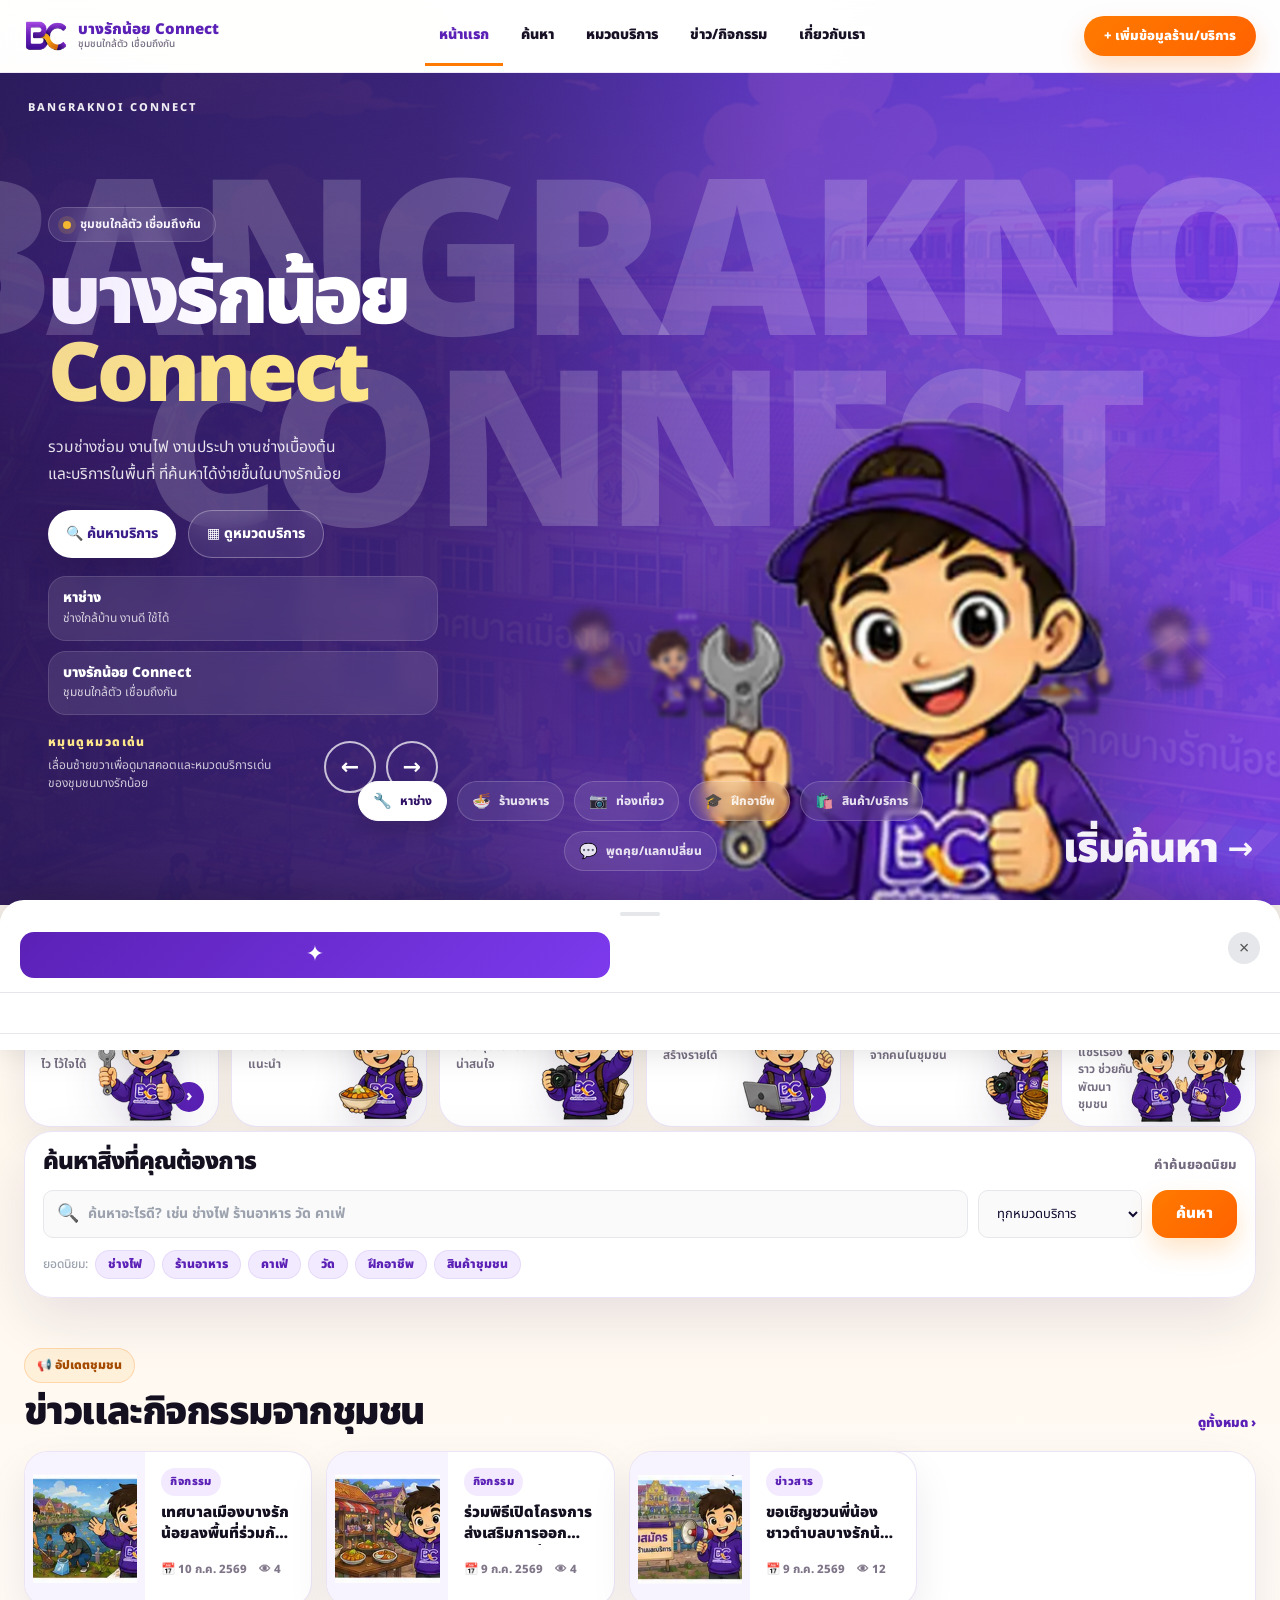
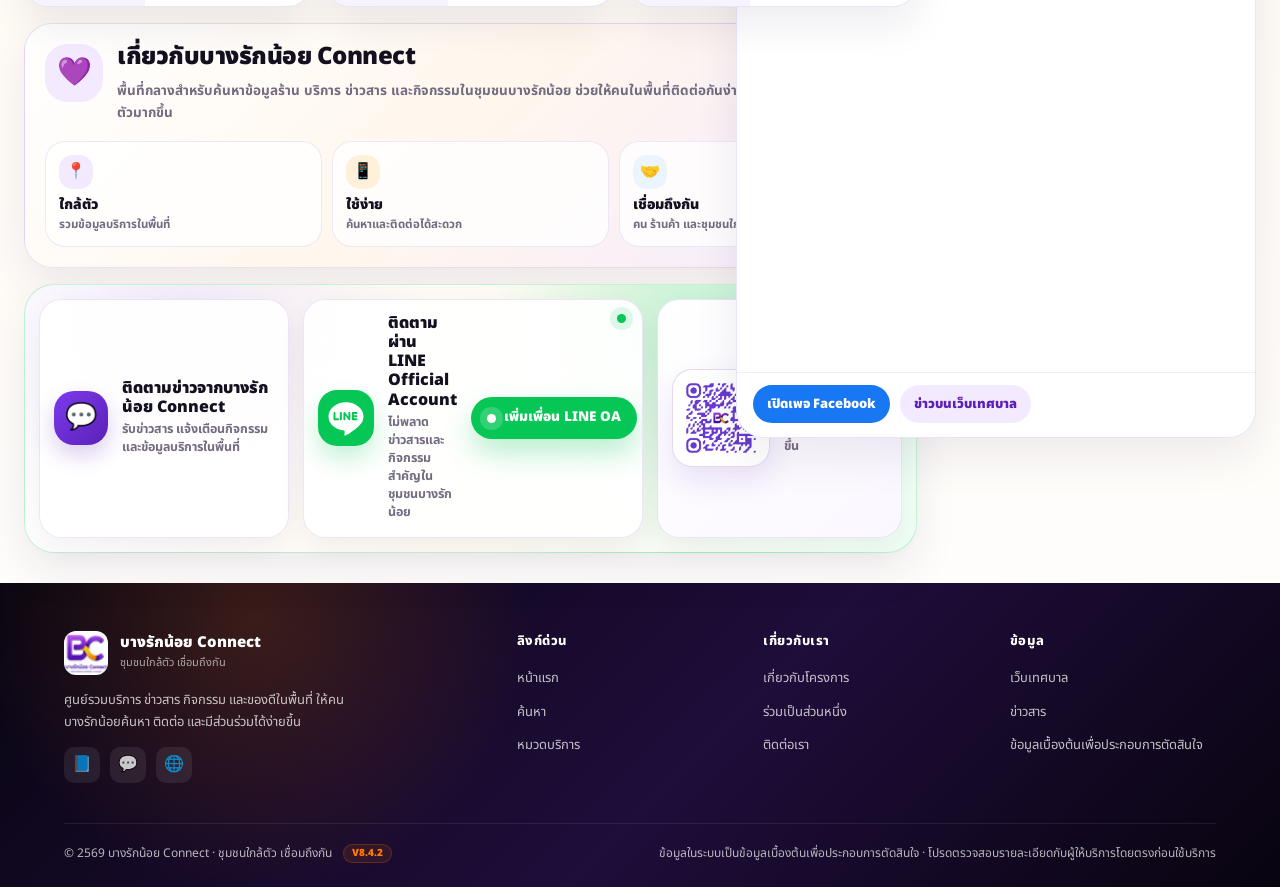
==== commit fcd65989: "Add files via upload" ====
--- a/index.html
+++ b/index.html
@@ -2067,6 +2067,31 @@
 }
 .news-grid[data-news-source="brn-real"]::after{content:"● ข่าวจริงจากเว็บเทศบาล"}
 
+
+/* ─────────────────────────────────────────────────────────────
+   V8.5 HERO CAROUSEL — mascot-first landing section
+   inspired by the discussed premium carousel direction
+───────────────────────────────────────────────────────────── */
+#hero.v85-hero{position:relative;display:block;min-height:calc(100vh - 68px);padding:0;background:transparent;overflow:hidden}
+.v85-viewport{--hero-bg:#5b21b6;--hero-panel:#7c3aed;position:relative;min-height:calc(100vh - 68px);overflow:hidden;background:var(--hero-bg);transition:background-color 650ms cubic-bezier(.4,0,.2,1);isolation:isolate}
+.v85-bg-photo{position:absolute;inset:0;width:100%;height:100%;object-fit:cover;object-position:center center;opacity:.26;mix-blend-mode:soft-light;z-index:0}
+.v85-bg-vignette{position:absolute;inset:0;z-index:1;background:radial-gradient(circle at 76% 50%, rgba(255,255,255,.14) 0%, rgba(255,255,255,.03) 18%, transparent 42%),linear-gradient(90deg, rgba(12,8,35,.72) 0%, rgba(12,8,35,.58) 34%, rgba(12,8,35,.22) 62%, rgba(12,8,35,.08) 100%),linear-gradient(180deg, rgba(255,255,255,.03) 0%, rgba(255,255,255,.08) 100%)}
+.v85-grain{position:absolute;inset:0;z-index:6;pointer-events:none;opacity:.35;background-size:220px 220px;background-image:url("data:image/svg+xml,%3Csvg xmlns='http://www.w3.org/2000/svg' width='220' height='220' viewBox='0 0 220 220'%3E%3Cfilter id='n'%3E%3CfeTurbulence type='fractalNoise' baseFrequency='0.9' numOctaves='4' stitchTiles='stitch'/%3E%3C/filter%3E%3Crect width='220' height='220' filter='url(%23n)' opacity='0.08'/%3E%3C/svg%3E")}
+.v85-ghost{position:absolute;inset-inline:0;top:12%;z-index:2;pointer-events:none;user-select:none;display:flex;justify-content:center;align-items:center;text-align:center;font-size:clamp(86px,17vw,260px);line-height:.88;letter-spacing:-.04em;font-weight:900;color:rgba(255,255,255,.18);text-transform:uppercase;white-space:normal;max-width:12ch;margin:0 auto}
+.v85-brand{position:absolute;top:26px;left:28px;z-index:8;color:rgba(255,255,255,.92);font-size:11px;font-weight:800;letter-spacing:.18em;text-transform:uppercase}
+.v85-content{position:relative;z-index:7;display:grid;grid-template-columns:minmax(320px,420px) 1fr;align-items:end;max-width:1240px;min-height:calc(100vh - 68px);margin:0 auto;padding:76px 28px 92px;gap:24px}
+.v85-copy{max-width:390px;align-self:end;padding-bottom:20px}.v85-kicker{display:inline-flex;align-items:center;gap:9px;margin-bottom:18px;padding:7px 14px;border:1px solid rgba(255,255,255,.18);border-radius:999px;background:rgba(255,255,255,.1);backdrop-filter:blur(12px);color:#fff;font-size:12px;font-weight:700}.v85-kicker span{width:8px;height:8px;border-radius:50%;background:#fbbf24;box-shadow:0 0 0 5px rgba(251,191,36,.15)}
+.v85-title{font-size:clamp(44px,7vw,82px);line-height:.95;font-weight:900;letter-spacing:-.05em;color:#fff;margin-bottom:18px}.v85-title span{color:#fde68a;display:block}.v85-subtitle{font-size:15.5px;line-height:1.75;color:rgba(255,255,255,.88);margin-bottom:22px;max-width:34ch}.v85-action-row{display:flex;flex-wrap:wrap;gap:12px;margin-bottom:18px}
+.v85-main-btn{display:inline-flex;align-items:center;justify-content:center;gap:8px;min-height:48px;padding:0 18px;border-radius:999px;font-size:14px;font-weight:800;transition:transform .2s,background-color .2s,color .2s,border-color .2s}.v85-main-btn.primary{background:#fff;color:#3b1d8a;box-shadow:0 12px 32px rgba(10,8,31,.18)}.v85-main-btn.primary:hover{transform:translateY(-2px)}.v85-main-btn.secondary{border:1.5px solid rgba(255,255,255,.3);color:#fff;background:rgba(255,255,255,.08);backdrop-filter:blur(12px)}.v85-main-btn.secondary:hover{background:rgba(255,255,255,.16)}
+.v85-feature-pills{display:grid;grid-template-columns:1fr;gap:10px;margin-bottom:18px}.v85-feature-pill{padding:12px 14px;border-radius:18px;background:rgba(255,255,255,.1);border:1px solid rgba(255,255,255,.12);backdrop-filter:blur(10px);color:#fff}.v85-feature-pill b{display:block;font-size:14px;line-height:1.25;font-weight:900;margin-bottom:2px}.v85-feature-pill small{display:block;font-size:12px;line-height:1.55;color:rgba(255,255,255,.78)}
+.v85-bottom-tools{display:flex;align-items:end;justify-content:space-between;gap:14px}.v85-bottom-copy{max-width:228px}.v85-mini-title{font-size:12px;font-weight:900;letter-spacing:.12em;color:#fde68a;text-transform:uppercase;margin-bottom:4px}.v85-mini-text{font-size:12px;line-height:1.55;color:rgba(255,255,255,.76)}
+.v85-nav-buttons{display:flex;gap:10px}.v85-nav-btn{width:52px;height:52px;border-radius:999px;border:2px solid rgba(255,255,255,.72);background:transparent;color:#fff;font-size:22px;font-weight:900;transition:transform .15s,background-color .15s}.v85-nav-btn:hover{transform:scale(1.08);background:rgba(255,255,255,.12)}
+.v85-stage{position:relative;min-height:100%}.v85-carousel{position:absolute;inset:0;z-index:5}.v85-carousel-item{position:absolute;aspect-ratio:.62 / 1;transition:transform 650ms cubic-bezier(.4,0,.2,1),filter 650ms cubic-bezier(.4,0,.2,1),opacity 650ms cubic-bezier(.4,0,.2,1),left 650ms cubic-bezier(.4,0,.2,1),height 650ms cubic-bezier(.4,0,.2,1),bottom 650ms cubic-bezier(.4,0,.2,1);will-change:transform,filter,opacity;pointer-events:none}.v85-carousel-item img{width:100%;height:100%;object-fit:contain;object-position:bottom center;user-select:none;-webkit-user-drag:none;filter:drop-shadow(0 24px 44px rgba(8,6,26,.38))}
+.v85-discover{position:absolute;right:28px;bottom:34px;z-index:8;display:flex;align-items:center;gap:10px;color:#fff;opacity:.94;font-size:clamp(20px,3.2vw,44px);line-height:1;font-weight:900;letter-spacing:-.03em;text-transform:uppercase;transition:opacity .2s,transform .2s}.v85-discover:hover{opacity:1;transform:translateX(3px)}.v85-discover span{font-size:.75em}
+.v85-dots{position:absolute;left:50%;transform:translateX(-50%);bottom:34px;z-index:8;display:flex;gap:10px;flex-wrap:wrap;justify-content:center;max-width:min(92vw,860px)}.v85-dot{min-height:40px;padding:0 14px;border-radius:999px;border:1px solid rgba(255,255,255,.18);background:rgba(255,255,255,.08);color:rgba(255,255,255,.86);font-size:12px;font-weight:800;display:inline-flex;align-items:center;gap:8px;backdrop-filter:blur(10px);transition:all .2s ease}.v85-dot:hover{background:rgba(255,255,255,.16)}.v85-dot.active{background:#fff;color:#2e1065;border-color:#fff;box-shadow:0 8px 20px rgba(0,0,0,.14)}.v85-dot i{font-style:normal;font-size:15px}
+@media (max-width:959px){#hero.v85-hero,.v85-viewport{min-height:760px}.v85-content{grid-template-columns:1fr;align-items:start;padding:68px 22px 126px;gap:0}.v85-copy{max-width:100%;text-align:left;padding-bottom:0}.v85-stage{min-height:380px}.v85-discover{right:22px;bottom:92px;font-size:22px}.v85-dots{bottom:26px;max-width:90vw}}
+@media (max-width:639px){#hero.v85-hero,.v85-viewport{min-height:820px}.v85-brand{left:20px;top:20px}.v85-content{padding:60px 16px 132px;min-height:820px}.v85-ghost{top:15%;font-size:clamp(72px,24vw,132px);max-width:9ch}.v85-title{font-size:clamp(34px,12vw,54px)}.v85-subtitle{font-size:14px}.v85-action-row{gap:10px}.v85-main-btn{min-height:44px;font-size:13px;padding:0 14px}.v85-feature-pills{gap:8px}.v85-bottom-tools{align-items:flex-start;flex-direction:column}.v85-stage{min-height:330px}.v85-nav-buttons{gap:8px}.v85-nav-btn{width:46px;height:46px;font-size:20px}.v85-discover{left:16px;right:auto;bottom:84px}.v85-dots{justify-content:flex-start;left:16px;transform:none;bottom:24px}.v85-dot{min-height:36px;padding:0 12px;font-size:11px}}
+
 </style>
 
   <!-- ═══ ANALYTICS: GoatCounter (ฟรี, ไม่เก็บ cookie, ไม่ต้องมี consent banner) ═══
@@ -2108,28 +2133,46 @@
 
 <main id="homeView" class="v82-view v82-home-view">
 <!-- ── HERO V30 ── -->
-<section id="hero" class="v30-hero">
-  <div class="v30-shell">
-    <div class="v30-hero-card">
-      <img class="v30-hero-bg" src="assets/img/hero-bg-wide.webp" alt="" aria-hidden="true">
-      <div class="v30-hero-grid">
-        <div class="v30-copy">
-          <div class="v30-pill"><span class="v30-pill-dot"></span> ชุมชนใกล้ตัว เชื่อมถึงกัน</div>
-          <h1 class="v30-title">บางรักน้อย<br><span class="accent">Connect</span>.</h1>
-          <p class="v30-lead">ศูนย์รวมข้อมูลชุมชน ข่าวสาร กิจกรรม และบริการใกล้ตัว ค้นหาร้านอาหาร ช่างท้องถิ่น ท่องเที่ยว ฝึกอาชีพ และของดีในพื้นที่ ได้ในที่เดียว</p>
-          <div class="v30-actions">
-            <a class="v30-btn primary" href="#/search">🔍 ค้นหาบริการ</a>
-            <a class="v30-btn secondary" href="#/categories">▦ ดูหมวดบริการ</a>
+<section id="hero" class="v85-hero">
+  <div class="v85-viewport" id="v85HeroViewport">
+    <img class="v85-bg-photo" src="assets/img/hero-bg-wide.webp" alt="" aria-hidden="true">
+    <div class="v85-bg-vignette"></div>
+    <div class="v85-grain" aria-hidden="true"></div>
+    <div class="v85-ghost" aria-hidden="true">BANGRAKNOI CONNECT</div>
+    <div class="v85-brand">BANGRAKNOI CONNECT</div>
+
+    <div class="v85-content">
+      <div class="v85-copy">
+        <div class="v85-kicker"><span></span> ชุมชนใกล้ตัว เชื่อมถึงกัน</div>
+        <h1 class="v85-title">บางรักน้อย <span>Connect</span></h1>
+        <p class="v85-subtitle" id="v85HeroDescription">ศูนย์รวมข้อมูลชุมชน ข่าวสาร กิจกรรม และบริการใกล้ตัว ค้นหาร้าน ร้านอาหาร แหล่งท่องเที่ยว ฝึกอาชีพ และของดีในพื้นที่ ได้ในที่เดียว</p>
+        <div class="v85-action-row">
+          <a class="v85-main-btn primary" href="#/search">🔍 ค้นหาบริการ</a>
+          <a class="v85-main-btn secondary" href="#/categories">▦ ดูหมวดบริการ</a>
+        </div>
+        <div class="v85-feature-pills">
+          <div class="v85-feature-pill"><b id="v85HeroLabel">หาช่าง</b><small id="v85HeroShort">ช่างใกล้บ้าน งานดี ใช้ได้</small></div>
+          <div class="v85-feature-pill"><b>บางรักน้อย Connect</b><small>ชุมชนใกล้ตัว เชื่อมถึงกัน</small></div>
+        </div>
+        <div class="v85-bottom-tools">
+          <div class="v85-bottom-copy">
+            <p class="v85-mini-title">หมุนดูหมวดเด่น</p>
+            <p class="v85-mini-text">เลื่อนซ้ายขวาเพื่อดูมาสคอตและหมวดบริการเด่นของชุมชนบางรักน้อย</p>
           </div>
-          <div class="v30-feature-row">
-            <div class="v30-feature"><span class="v30-feature-icon">🔍</span><div><b>ค้นหาง่าย</b><small>เจอสิ่งที่ต้องการไวขึ้น</small></div></div>
-            <div class="v30-feature"><span class="v30-feature-icon">❤</span><div><b>มีชีวิต</b><small>ข่าว กิจกรรม และชุมชน</small></div></div>
-            <div class="v30-feature"><span class="v30-feature-icon">👥</span><div><b>เชื่อมชุมชน</b><small>รวมเรื่องคนในพื้นที่</small></div></div>
+          <div class="v85-nav-buttons">
+            <button class="v85-nav-btn" id="v85PrevBtn" type="button" aria-label="ก่อนหน้า">←</button>
+            <button class="v85-nav-btn" id="v85NextBtn" type="button" aria-label="ถัดไป">→</button>
           </div>
         </div>
-        <div class="v30-mascot-stage"><img class="v30-hero-mascot" src="assets/img/hero-mascot.webp" alt="มาสคอตบางรักน้อย Connect"></div>
+      </div>
+
+      <div class="v85-stage">
+        <div class="v85-carousel" id="v85Carousel"></div>
       </div>
     </div>
+
+    <a class="v85-discover" href="#/search">เริ่มค้นหา <span>→</span></a>
+    <div class="v85-dots" id="v85Dots"></div>
   </div>
 </section>
 
@@ -2890,6 +2933,88 @@
 });
 
 
+
+// ── HERO CAROUSEL V8.5 ─────────────────────────────────────────────────────
+const HERO_ITEMS = [
+  { id:'craft', label:'หาช่าง', short:'ช่างใกล้บ้าน งานดี ใช้ได้', icon:'🔧', bg:'#7c3aed', panel:'#8b5cf6', src:'assets/img/cat-craft.webp', desc:'รวมช่างซ่อม งานไฟ งานประปา งานช่างเบื้องต้น และบริการในพื้นที่ ที่ค้นหาได้ง่ายขึ้นในบางรักน้อย' },
+  { id:'food', label:'ร้านอาหาร', short:'ของอร่อยใกล้บ้าน', icon:'🍜', bg:'#f97316', panel:'#fb923c', src:'assets/img/cat-food.webp', desc:'รวมร้านอาหาร ของกินใกล้บ้าน เมนูแนะนำ และร้านน่านั่งในชุมชน เพื่อให้คนในพื้นที่เจอของอร่อยได้เร็วขึ้น' },
+  { id:'travel', label:'ท่องเที่ยว', short:'เที่ยวชุมชน ชิลใกล้บ้าน', icon:'📷', bg:'#0ea5e9', panel:'#38bdf8', src:'assets/img/cat-travel.webp', desc:'แนะนำมุมเที่ยว วัด ตลาด และเสน่ห์ของบางรักน้อย ให้ค้นพบแหล่งท่องเที่ยวใกล้ตัวแบบเป็นกันเอง' },
+  { id:'learn', label:'ฝึกอาชีพ', short:'เรียนรู้และต่อยอดอาชีพ', icon:'🎓', bg:'#eab308', panel:'#facc15', src:'assets/img/cat-learn.webp', desc:'รวมข้อมูลการฝึกอาชีพ เวิร์กช็อป และกิจกรรมพัฒนาทักษะ ที่ช่วยสร้างรายได้และโอกาสใหม่ในชุมชน' },
+  { id:'market', label:'สินค้า/บริการ', short:'ของดีและบริการในพื้นที่', icon:'🛍️', bg:'#16a34a', panel:'#22c55e', src:'assets/img/cat-market.webp', desc:'รวมสินค้า บริการ และของดีจากคนในชุมชนบางรักน้อย เพื่อให้การซื้อขายและการเข้าถึงบริการสะดวกขึ้น' },
+  { id:'chat', label:'พูดคุย/แลกเปลี่ยน', short:'รวมเรื่องเล่าจากคนในพื้นที่', icon:'💬', bg:'#ec4899', panel:'#f472b6', src:'assets/img/cat-chat.webp', desc:'พื้นที่กลางสำหรับข่าว กิจกรรม และการพูดคุยแลกเปลี่ยนระหว่างคนในชุมชน เพื่อให้ใกล้กันมากขึ้นทุกวัน' }
+];
+let heroActiveIndex = 0;
+let heroAnimating = false;
+let heroIsMobile = window.innerWidth < 640;
+const heroViewport = document.getElementById('v85HeroViewport');
+const heroCarousel = document.getElementById('v85Carousel');
+const heroDots = document.getElementById('v85Dots');
+const heroDesc = document.getElementById('v85HeroDescription');
+const heroLabel = document.getElementById('v85HeroLabel');
+const heroShort = document.getElementById('v85HeroShort');
+function preloadHeroMascots(){ HERO_ITEMS.forEach(item => { const img = new Image(); img.src = item.src; }); }
+function heroRoleMap(active){ const c = HERO_ITEMS.length; return { center: active, left: (active + c - 1) % c, right: (active + 1) % c, backLeft: (active + c - 2) % c, backRight: (active + 2) % c }; }
+function getHeroItemStyle(role){
+  if(heroIsMobile){
+    switch(role){
+      case 'center': return {left:'50%', height:'60%', bottom:'18%', transform:'translateX(-50%) scale(1.26)', filter:'blur(0px)', opacity:'1', zIndex:'20'};
+      case 'left': return {left:'18%', height:'18%', bottom:'25%', transform:'translateX(-50%) scale(1)', filter:'blur(2px)', opacity:'.8', zIndex:'10'};
+      case 'right': return {left:'82%', height:'18%', bottom:'25%', transform:'translateX(-50%) scale(1)', filter:'blur(2px)', opacity:'.8', zIndex:'10'};
+      case 'backLeft': return {left:'10%', height:'13%', bottom:'29%', transform:'translateX(-50%) scale(1)', filter:'blur(4px)', opacity:'.36', zIndex:'5'};
+      case 'backRight': return {left:'90%', height:'13%', bottom:'29%', transform:'translateX(-50%) scale(1)', filter:'blur(4px)', opacity:'.36', zIndex:'5'};
+      default: return {left:'50%', height:'10%', bottom:'28%', transform:'translateX(-50%) scale(.9)', filter:'blur(6px)', opacity:'0', zIndex:'1'};
+    }
+  }
+  switch(role){
+    case 'center': return {left:'60%', height:'92%', bottom:'0%', transform:'translateX(-50%) scale(1.68)', filter:'blur(0px)', opacity:'1', zIndex:'20'};
+    case 'left': return {left:'28%', height:'28%', bottom:'14%', transform:'translateX(-50%) scale(1)', filter:'blur(2px)', opacity:'.85', zIndex:'10'};
+    case 'right': return {left:'79%', height:'28%', bottom:'14%', transform:'translateX(-50%) scale(1)', filter:'blur(2px)', opacity:'.85', zIndex:'10'};
+    case 'backLeft': return {left:'14%', height:'22%', bottom:'18%', transform:'translateX(-50%) scale(1)', filter:'blur(4px)', opacity:'.46', zIndex:'5'};
+    case 'backRight': return {left:'92%', height:'22%', bottom:'18%', transform:'translateX(-50%) scale(1)', filter:'blur(4px)', opacity:'.46', zIndex:'5'};
+    default: return {left:'50%', height:'16%', bottom:'16%', transform:'translateX(-50%) scale(.9)', filter:'blur(6px)', opacity:'0', zIndex:'1'};
+  }
+}
+function renderHeroCarousel(){
+  if(!heroCarousel || !heroViewport) return;
+  const active = HERO_ITEMS[heroActiveIndex];
+  heroViewport.style.setProperty('--hero-bg', active.bg);
+  heroViewport.style.setProperty('--hero-panel', active.panel);
+  if(heroDesc) heroDesc.textContent = active.desc;
+  if(heroLabel) heroLabel.textContent = active.label;
+  if(heroShort) heroShort.textContent = active.short;
+  const roles = heroRoleMap(heroActiveIndex);
+  heroCarousel.innerHTML = '';
+  HERO_ITEMS.forEach((item, idx) => {
+    let role = 'hidden';
+    Object.entries(roles).forEach(([r, index]) => { if(index === idx) role = r; });
+    const el = document.createElement('div');
+    el.className = `v85-carousel-item role-${role}`;
+    Object.assign(el.style, getHeroItemStyle(role));
+    el.setAttribute('data-role', role);
+    el.innerHTML = `<img src="${item.src}" alt="${item.label}" draggable="false">`;
+    heroCarousel.appendChild(el);
+  });
+  if(heroDots){
+    heroDots.innerHTML = '';
+    HERO_ITEMS.forEach((item, idx) => {
+      const btn = document.createElement('button');
+      btn.type = 'button';
+      btn.className = `v85-dot ${idx === heroActiveIndex ? 'active' : ''}`;
+      btn.innerHTML = `<i>${item.icon}</i><span>${item.label}</span>`;
+      btn.addEventListener('click', () => setHeroIndex(idx));
+      heroDots.appendChild(btn);
+    });
+  }
+}
+function releaseHeroLock(){ setTimeout(() => { heroAnimating = false; }, 650); }
+function setHeroIndex(index){ if(heroAnimating || index === heroActiveIndex) return; heroAnimating = true; heroActiveIndex = index; renderHeroCarousel(); releaseHeroLock(); }
+function navigateHero(direction){ if(heroAnimating) return; heroAnimating = true; const max = HERO_ITEMS.length; heroActiveIndex = direction === 'next' ? (heroActiveIndex + 1) % max : (heroActiveIndex + max - 1) % max; renderHeroCarousel(); releaseHeroLock(); }
+window.addEventListener('resize', () => { const wasMobile = heroIsMobile; heroIsMobile = window.innerWidth < 640; if (wasMobile !== heroIsMobile) renderHeroCarousel(); });
+document.getElementById('v85PrevBtn')?.addEventListener('click', () => navigateHero('prev'));
+document.getElementById('v85NextBtn')?.addEventListener('click', () => navigateHero('next'));
+preloadHeroMascots();
+renderHeroCarousel();
+
 </script>
 </body>
 </html>
